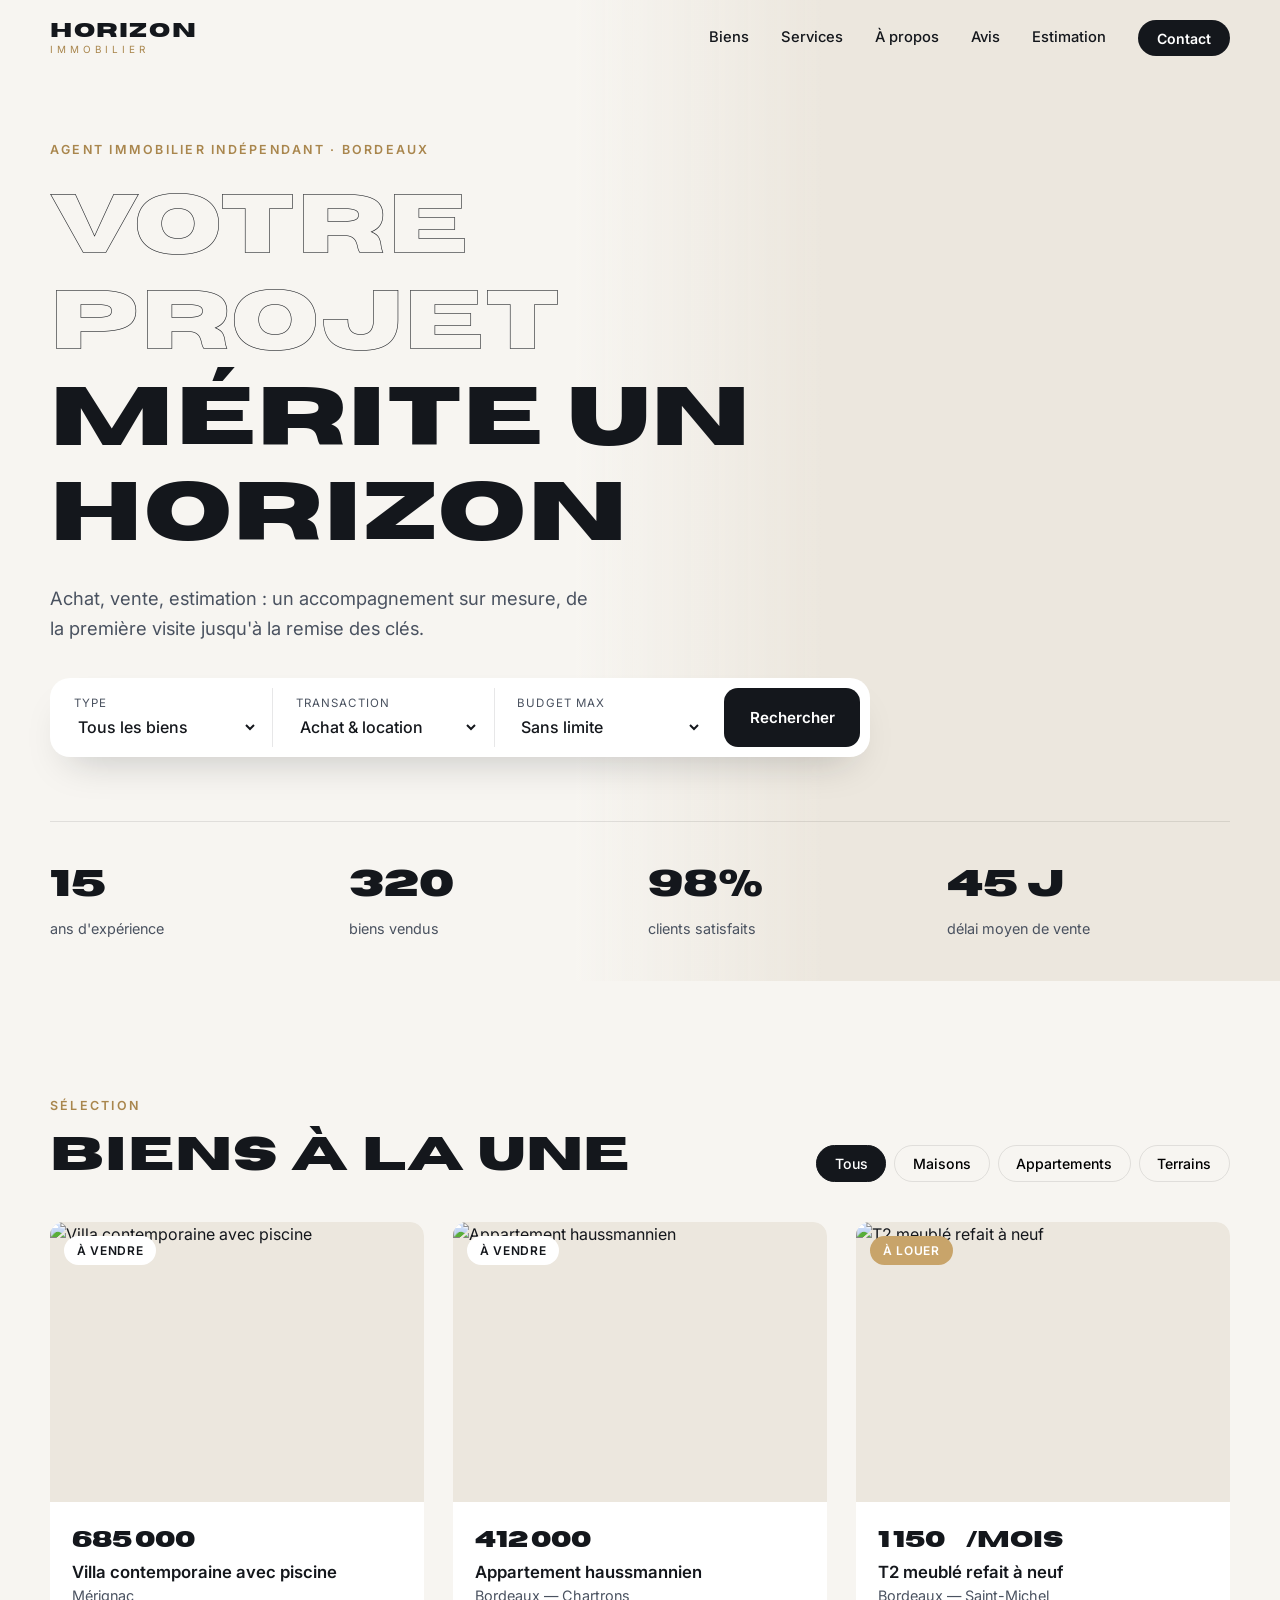
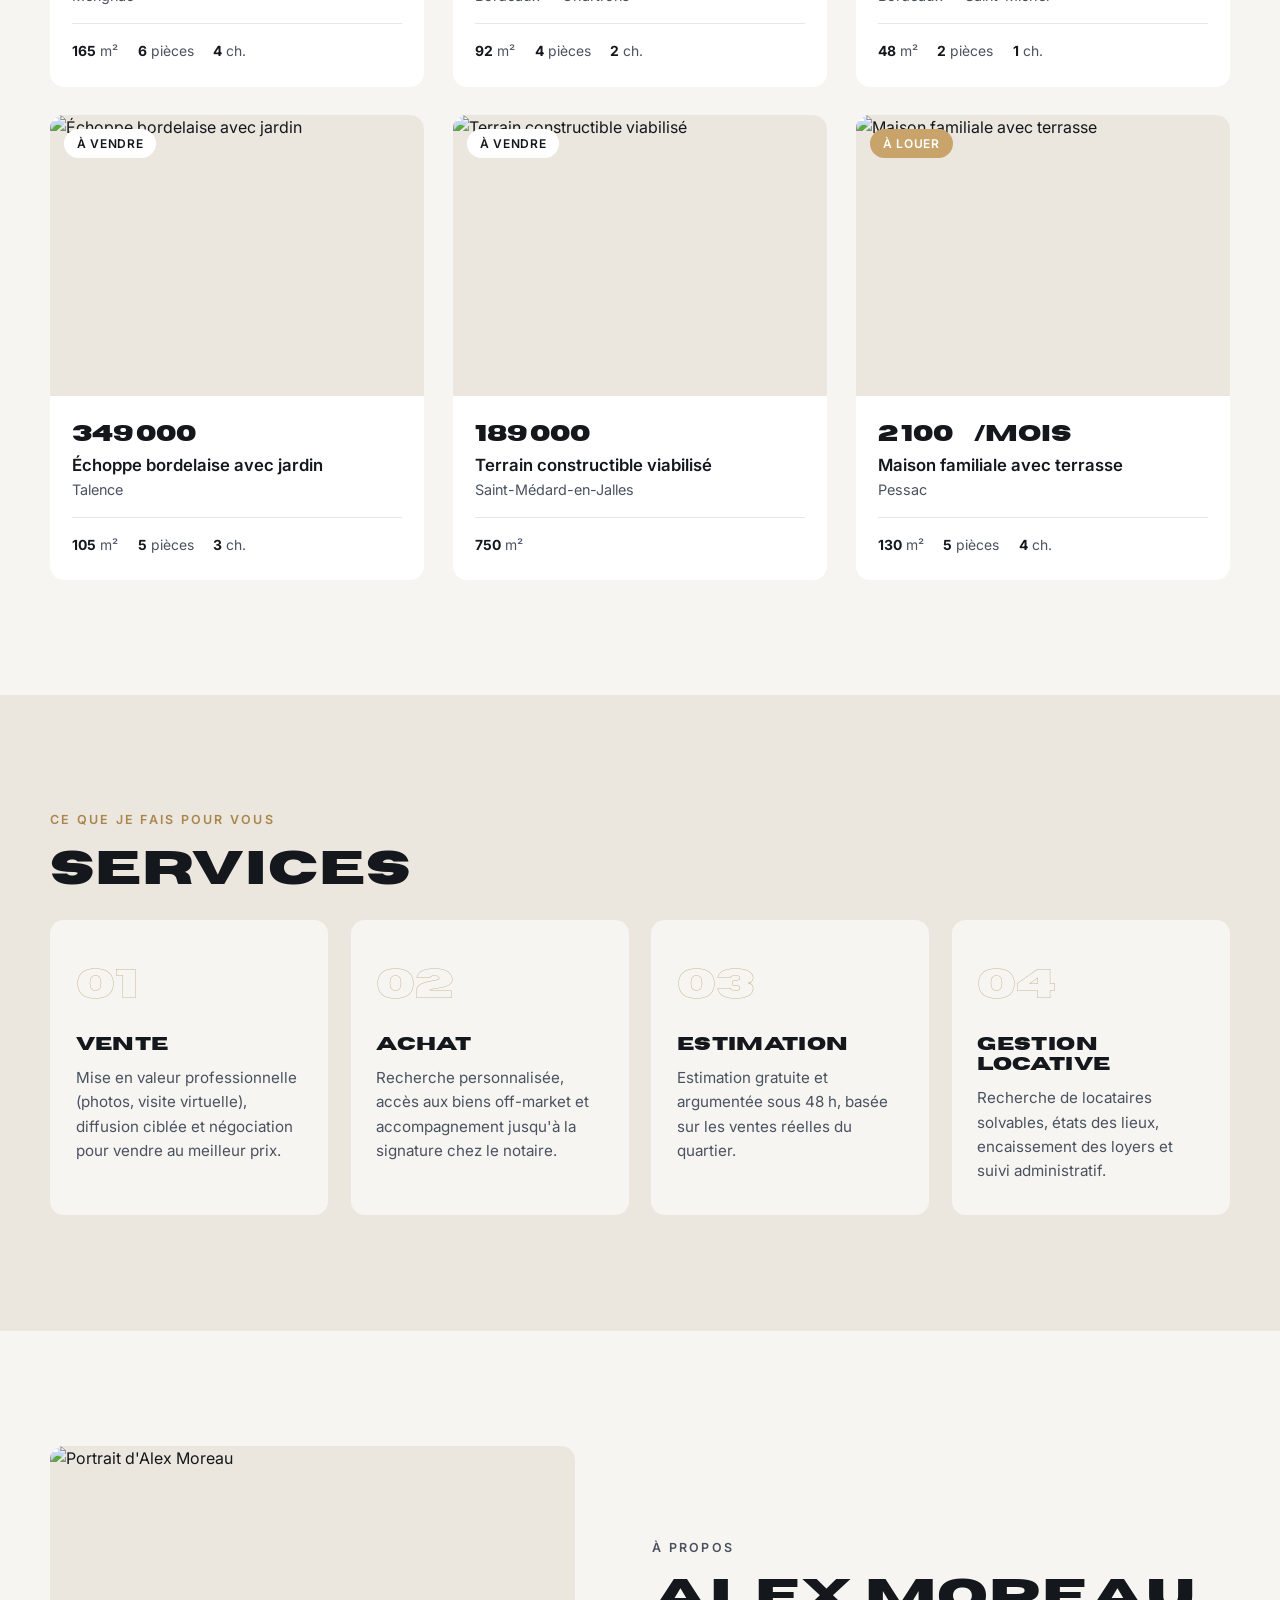
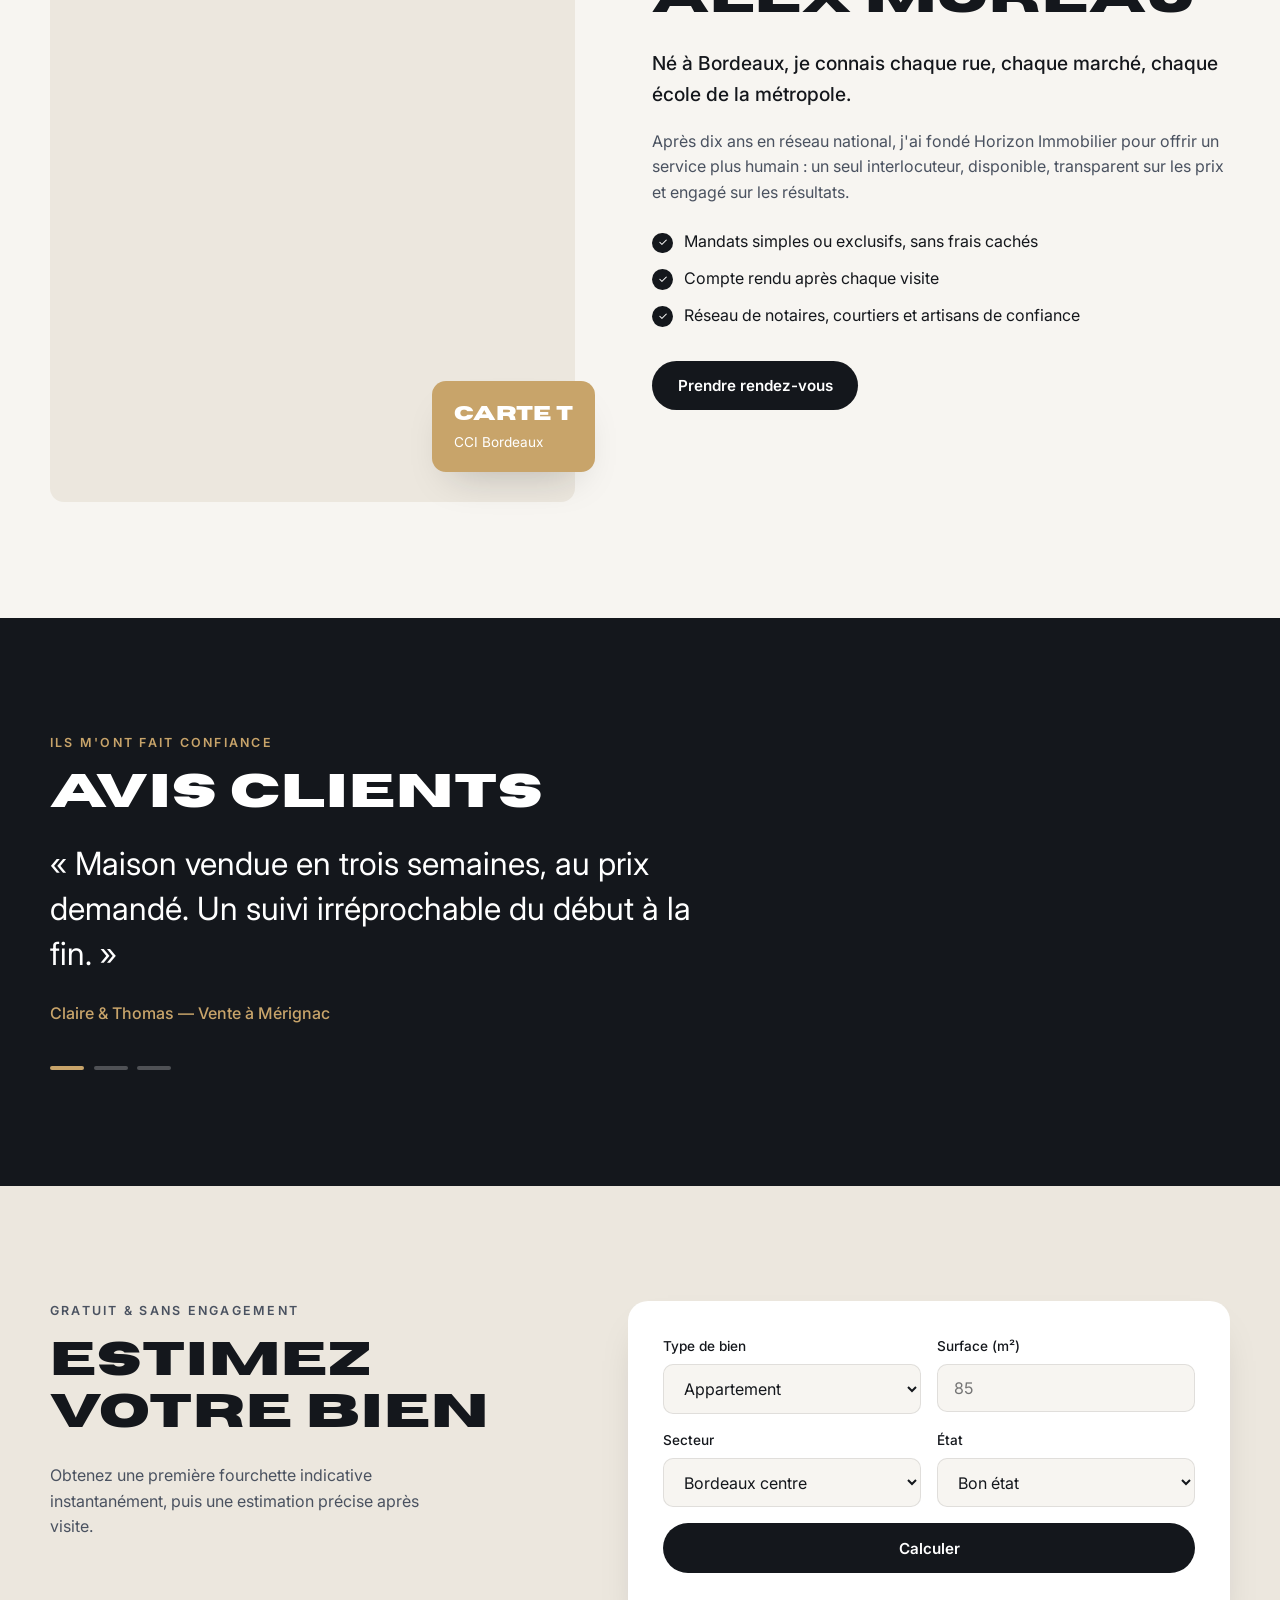
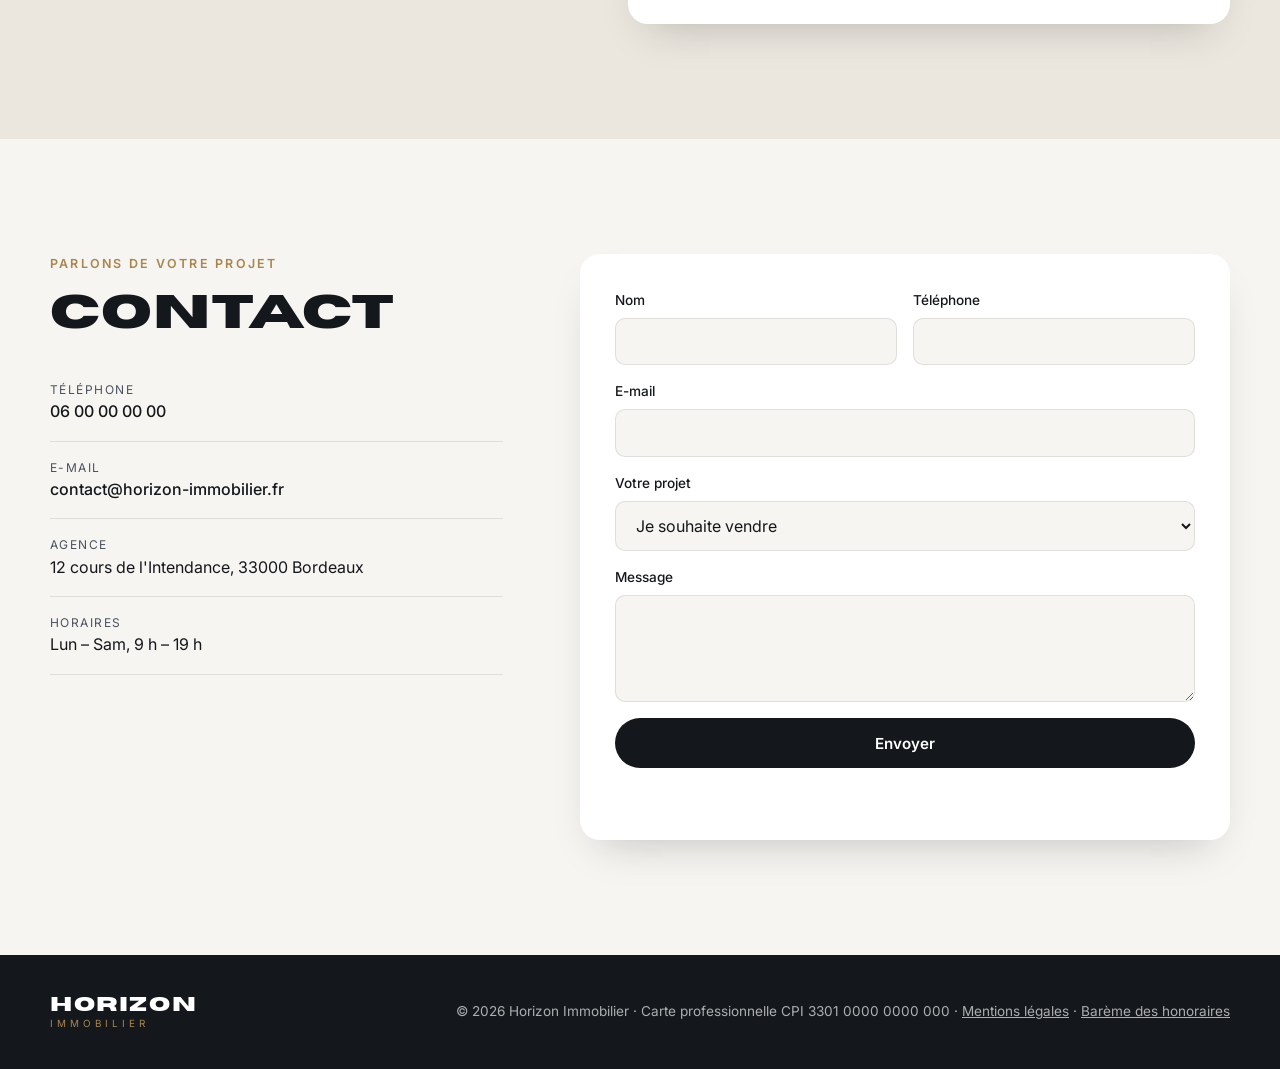
==== index.html @ 21ce877c "Add real estate agent website Static one-page site (HTML/CSS/JS) using the Horizon fonts: hero searc" ====
<!doctype html>
<html lang="fr">
<head>
  <meta charset="utf-8">
  <meta name="viewport" content="width=device-width, initial-scale=1">
  <title>Horizon Immobilier — Alex Moreau, agent immobilier</title>
  <meta name="description" content="Alex Moreau, agent immobilier indépendant : achat, vente, estimation gratuite et accompagnement personnalisé à Bordeaux et ses alentours.">
  <link rel="icon" href="data:image/svg+xml,%3Csvg xmlns='http://www.w3.org/2000/svg' viewBox='0 0 32 32'%3E%3Crect width='32' height='32' rx='8' fill='%2314171c'/%3E%3Cpath d='M8 17l8-7 8 7v7H8z' fill='%23c8a46a'/%3E%3C/svg%3E">
  <link rel="preconnect" href="https://fonts.googleapis.com">
  <link rel="preconnect" href="https://fonts.gstatic.com" crossorigin>
  <link href="https://fonts.googleapis.com/css2?family=Inter:wght@400;500;600&display=swap" rel="stylesheet">
  <link rel="stylesheet" href="css/style.css">
</head>
<body>

  <!-- ============ NAVIGATION ============ -->
  <header class="nav" id="nav">
    <div class="container nav__inner">
      <a href="#accueil" class="nav__logo">HORIZON<span>immobilier</span></a>
      <nav class="nav__links" id="navLinks" aria-label="Navigation principale">
        <a href="#biens">Biens</a>
        <a href="#services">Services</a>
        <a href="#apropos">À propos</a>
        <a href="#avis">Avis</a>
        <a href="#estimation">Estimation</a>
        <a href="#contact" class="btn btn--small">Contact</a>
      </nav>
      <button class="nav__burger" id="burger" aria-label="Ouvrir le menu" aria-expanded="false" aria-controls="navLinks">
        <span></span><span></span><span></span>
      </button>
    </div>
  </header>

  <main>
    <!-- ============ HERO ============ -->
    <section class="hero" id="accueil">
      <div class="hero__bg" aria-hidden="true"></div>
      <div class="container hero__content">
        <p class="eyebrow">Agent immobilier indépendant · Bordeaux</p>
        <h1 class="hero__title">
          <span class="outlined">Votre projet</span>
          mérite un horizon
        </h1>
        <p class="hero__lead">Achat, vente, estimation : un accompagnement sur mesure, de la première visite jusqu'à la remise des clés.</p>

        <form class="search" id="heroSearch" role="search">
          <label>
            <span>Type</span>
            <select name="type">
              <option value="all">Tous les biens</option>
              <option value="maison">Maison</option>
              <option value="appartement">Appartement</option>
              <option value="terrain">Terrain</option>
            </select>
          </label>
          <label>
            <span>Transaction</span>
            <select name="transaction">
              <option value="all">Achat &amp; location</option>
              <option value="vente">Achat</option>
              <option value="location">Location</option>
            </select>
          </label>
          <label>
            <span>Budget max</span>
            <select name="budget">
              <option value="0">Sans limite</option>
              <option value="250000">250 000 €</option>
              <option value="500000">500 000 €</option>
              <option value="800000">800 000 €</option>
            </select>
          </label>
          <button class="btn" type="submit">Rechercher</button>
        </form>
      </div>

      <div class="container stats">
        <div class="stat"><strong data-count="15">0</strong><span>ans d'expérience</span></div>
        <div class="stat"><strong data-count="320">0</strong><span>biens vendus</span></div>
        <div class="stat"><strong data-count="98" data-suffix="%">0</strong><span>clients satisfaits</span></div>
        <div class="stat"><strong data-count="45" data-suffix=" j">0</strong><span>délai moyen de vente</span></div>
      </div>
    </section>

    <!-- ============ BIENS ============ -->
    <section class="section" id="biens">
      <div class="container">
        <div class="section__head">
          <div>
            <p class="eyebrow">Sélection</p>
            <h2 class="section__title">Biens à la une</h2>
          </div>
          <div class="filters" role="group" aria-label="Filtrer les biens">
            <button class="chip is-active" data-filter="all">Tous</button>
            <button class="chip" data-filter="maison">Maisons</button>
            <button class="chip" data-filter="appartement">Appartements</button>
            <button class="chip" data-filter="terrain">Terrains</button>
          </div>
        </div>

        <div class="grid" id="propertyGrid" aria-live="polite"></div>
        <p class="empty" id="emptyState" hidden>Aucun bien ne correspond à votre recherche. <a href="#contact">Contactez-moi</a> : de nombreux biens sont proposés en off-market.</p>
      </div>
    </section>

    <!-- ============ SERVICES ============ -->
    <section class="section section--alt" id="services">
      <div class="container">
        <p class="eyebrow">Ce que je fais pour vous</p>
        <h2 class="section__title">Services</h2>
        <div class="services">
          <article class="service">
            <span class="service__num">01</span>
            <h3>Vente</h3>
            <p>Mise en valeur professionnelle (photos, visite virtuelle), diffusion ciblée et négociation pour vendre au meilleur prix.</p>
          </article>
          <article class="service">
            <span class="service__num">02</span>
            <h3>Achat</h3>
            <p>Recherche personnalisée, accès aux biens off-market et accompagnement jusqu'à la signature chez le notaire.</p>
          </article>
          <article class="service">
            <span class="service__num">03</span>
            <h3>Estimation</h3>
            <p>Estimation gratuite et argumentée sous 48 h, basée sur les ventes réelles du quartier.</p>
          </article>
          <article class="service">
            <span class="service__num">04</span>
            <h3>Gestion locative</h3>
            <p>Recherche de locataires solvables, états des lieux, encaissement des loyers et suivi administratif.</p>
          </article>
        </div>
      </div>
    </section>

    <!-- ============ À PROPOS ============ -->
    <section class="section" id="apropos">
      <div class="container about">
        <div class="about__media">
          <img src="https://images.unsplash.com/photo-1560250097-0b93528c311a?auto=format&fit=crop&w=800&q=80" alt="Portrait d'Alex Moreau" loading="lazy">
          <div class="about__badge">
            <strong>Carte T</strong>
            <span>CCI Bordeaux</span>
          </div>
        </div>
        <div class="about__text">
          <p class="eyebrow">À propos</p>
          <h2 class="section__title">Alex Moreau</h2>
          <p class="lead">Né à Bordeaux, je connais chaque rue, chaque marché, chaque école de la métropole.</p>
          <p>Après dix ans en réseau national, j'ai fondé Horizon Immobilier pour offrir un service plus humain : un seul interlocuteur, disponible, transparent sur les prix et engagé sur les résultats.</p>
          <ul class="checks">
            <li>Mandats simples ou exclusifs, sans frais cachés</li>
            <li>Compte rendu après chaque visite</li>
            <li>Réseau de notaires, courtiers et artisans de confiance</li>
          </ul>
          <a href="#contact" class="btn">Prendre rendez-vous</a>
        </div>
      </div>
    </section>

    <!-- ============ AVIS ============ -->
    <section class="section section--dark" id="avis">
      <div class="container">
        <p class="eyebrow">Ils m'ont fait confiance</p>
        <h2 class="section__title">Avis clients</h2>
        <div class="slider" id="slider">
          <div class="slider__track">
            <blockquote class="quote">
              <p>« Maison vendue en trois semaines, au prix demandé. Un suivi irréprochable du début à la fin. »</p>
              <cite>Claire &amp; Thomas — Vente à Mérignac</cite>
            </blockquote>
            <blockquote class="quote">
              <p>« Alex a trouvé notre appartement avant même qu'il soit publié. Réactivité et conseils précieux. »</p>
              <cite>Sofiane — Achat aux Chartrons</cite>
            </blockquote>
            <blockquote class="quote">
              <p>« Une estimation juste et argumentée, sans promesses irréalistes. Je recommande les yeux fermés. »</p>
              <cite>Martine — Estimation à Pessac</cite>
            </blockquote>
          </div>
          <div class="slider__dots" role="tablist" aria-label="Choisir un avis"></div>
        </div>
      </div>
    </section>

    <!-- ============ ESTIMATION ============ -->
    <section class="section section--alt" id="estimation">
      <div class="container estimate">
        <div>
          <p class="eyebrow">Gratuit &amp; sans engagement</p>
          <h2 class="section__title">Estimez votre bien</h2>
          <p>Obtenez une première fourchette indicative instantanément, puis une estimation précise après visite.</p>
        </div>
        <form class="card form" id="estimateForm">
          <div class="form__row">
            <label>Type de bien
              <select name="type" required>
                <option value="appartement">Appartement</option>
                <option value="maison">Maison</option>
              </select>
            </label>
            <label>Surface (m²)
              <input type="number" name="surface" min="10" max="2000" placeholder="85" required>
            </label>
          </div>
          <div class="form__row">
            <label>Secteur
              <select name="zone" required>
                <option value="5200">Bordeaux centre</option>
                <option value="4300">Métropole</option>
                <option value="3000">Périphérie</option>
              </select>
            </label>
            <label>État
              <select name="etat" required>
                <option value="1.1">Refait à neuf</option>
                <option value="1" selected>Bon état</option>
                <option value="0.85">Travaux à prévoir</option>
              </select>
            </label>
          </div>
          <button class="btn btn--full" type="submit">Calculer</button>
          <output class="estimate__result" id="estimateResult" aria-live="polite"></output>
        </form>
      </div>
    </section>

    <!-- ============ CONTACT ============ -->
    <section class="section" id="contact">
      <div class="container contact">
        <div>
          <p class="eyebrow">Parlons de votre projet</p>
          <h2 class="section__title">Contact</h2>
          <ul class="contact__info">
            <li><span>Téléphone</span><a href="tel:+33600000000">06 00 00 00 00</a></li>
            <li><span>E-mail</span><a href="mailto:contact@horizon-immobilier.fr">contact@horizon-immobilier.fr</a></li>
            <li><span>Agence</span>12 cours de l'Intendance, 33000 Bordeaux</li>
            <li><span>Horaires</span>Lun – Sam, 9 h – 19 h</li>
          </ul>
        </div>
        <form class="card form" id="contactForm" novalidate>
          <div class="form__row">
            <label>Nom
              <input type="text" name="nom" autocomplete="name" required>
            </label>
            <label>Téléphone
              <input type="tel" name="tel" autocomplete="tel">
            </label>
          </div>
          <label>E-mail
            <input type="email" name="email" autocomplete="email" required>
          </label>
          <label>Votre projet
            <select name="projet" id="projetSelect">
              <option>Je souhaite vendre</option>
              <option>Je souhaite acheter</option>
              <option>Je souhaite louer</option>
              <option>Demande d'estimation</option>
              <option>Autre</option>
            </select>
          </label>
          <label>Message
            <textarea name="message" rows="4" id="messageField" required></textarea>
          </label>
          <button class="btn btn--full" type="submit">Envoyer</button>
          <p class="form__status" id="formStatus" role="status"></p>
        </form>
      </div>
    </section>
  </main>

  <footer class="footer">
    <div class="container footer__inner">
      <a href="#accueil" class="nav__logo">HORIZON<span>immobilier</span></a>
      <p>© <span id="year"></span> Horizon Immobilier · Carte professionnelle CPI 3301 0000 0000 000 · <a href="#">Mentions légales</a> · <a href="#">Barème des honoraires</a></p>
    </div>
  </footer>

  <!-- Fenêtre détail d'un bien -->
  <dialog class="modal" id="modal">
    <button class="modal__close" id="modalClose" aria-label="Fermer">×</button>
    <div id="modalBody"></div>
  </dialog>

  <script src="js/main.js"></script>
</body>
</html>
---- css/style.css ----
/* ============ POLICES ============ */
@font-face {
  font-family: "Horizon";
  src: url("../Horizon.otf") format("opentype");
  font-weight: 700;
  font-display: swap;
}
@font-face {
  font-family: "Horizon Outlined";
  src: url("../Horizon_Outlined.otf") format("opentype");
  font-display: swap;
}

/* ============ VARIABLES ============ */
:root {
  --ink: #14171c;
  --ink-soft: #4a5260;
  --paper: #f7f5f1;
  --white: #ffffff;
  --sand: #ece7de;
  --accent: #c8a46a;
  --accent-dark: #a9864d;
  --line: rgba(20, 23, 28, .1);
  --radius: 14px;
  --shadow: 0 20px 40px -20px rgba(20, 23, 28, .25);
  --display: "Horizon", "Arial Black", sans-serif;
  --body: "Inter", system-ui, -apple-system, sans-serif;
}

*, *::before, *::after { box-sizing: border-box; }
html { scroll-behavior: smooth; scroll-padding-top: 80px; }
body {
  margin: 0;
  font-family: var(--body);
  color: var(--ink);
  background: var(--paper);
  line-height: 1.6;
  -webkit-font-smoothing: antialiased;
}
img { max-width: 100%; display: block; }
a { color: inherit; }
h1, h2, h3 { font-family: var(--display); font-weight: 700; line-height: 1.1; margin: 0; letter-spacing: .02em; }

.container { width: min(1180px, 100% - 32px); margin-inline: auto; }

.eyebrow {
  font-size: .78rem;
  text-transform: uppercase;
  letter-spacing: .18em;
  color: var(--accent-dark);
  font-weight: 600;
  margin: 0 0 .8rem;
}

/* ============ BOUTONS ============ */
.btn {
  display: inline-flex;
  align-items: center;
  justify-content: center;
  gap: .5rem;
  padding: .95rem 1.6rem;
  border: 0;
  border-radius: 999px;
  background: var(--ink);
  color: var(--white);
  font: 600 .95rem var(--body);
  text-decoration: none;
  cursor: pointer;
  transition: background .25s, transform .25s;
}
.btn:hover { background: var(--accent-dark); transform: translateY(-2px); }
.btn--small { padding: .6rem 1.2rem; font-size: .88rem; }
.btn--full { width: 100%; }

/* ============ NAVIGATION ============ */
.nav {
  position: fixed;
  inset: 0 0 auto;
  z-index: 50;
  transition: background .3s, box-shadow .3s;
}
.nav.is-scrolled { background: rgba(247, 245, 241, .92); backdrop-filter: blur(10px); box-shadow: 0 1px 0 var(--line); }
.nav__inner { display: flex; align-items: center; justify-content: space-between; height: 76px; }
.nav__logo {
  font-family: var(--display);
  font-size: 1.25rem;
  text-decoration: none;
  letter-spacing: .08em;
  display: flex;
  flex-direction: column;
  line-height: 1;
}
.nav__logo span { font-family: var(--body); font-size: .62rem; letter-spacing: .4em; text-transform: uppercase; color: var(--accent-dark); margin-top: 4px; }
.nav__links { display: flex; align-items: center; gap: 2rem; }
.nav__links a:not(.btn) { text-decoration: none; font-size: .92rem; font-weight: 500; position: relative; }
.nav__links a:not(.btn)::after {
  content: ""; position: absolute; left: 0; bottom: -4px; height: 2px; width: 0;
  background: var(--accent); transition: width .25s;
}
.nav__links a:not(.btn):hover::after { width: 100%; }
.nav__burger { display: none; background: none; border: 0; cursor: pointer; padding: 8px; }
.nav__burger span { display: block; width: 24px; height: 2px; background: var(--ink); margin: 5px 0; transition: transform .3s, opacity .3s; }

/* ============ HERO ============ */
.hero {
  position: relative;
  min-height: 100vh;
  padding: 140px 0 40px;
  display: flex;
  flex-direction: column;
  justify-content: space-between;
  overflow: hidden;
}
.hero__bg {
  position: absolute;
  inset: 0 0 0 45%;
  background:
    linear-gradient(90deg, var(--paper) 0%, rgba(247,245,241,0) 35%),
    url("https://images.unsplash.com/photo-1600596542815-ffad4c1539a9?auto=format&fit=crop&w=1600&q=80") center / cover,
    var(--sand);
  z-index: -1;
}
.hero__content { max-width: 1180px; }
.hero__title {
  font-size: clamp(2.2rem, 6.5vw, 5.4rem);
  max-width: 12ch;
  line-height: 1.15;
  margin: 1.2rem 0 1.4rem;
}
.hero__title .outlined { font-family: "Horizon Outlined", var(--display); font-weight: 400; display: block; }
.hero__lead { font-size: 1.15rem; max-width: 46ch; color: var(--ink-soft); margin: 0 0 2.2rem; }

.search {
  display: grid;
  grid-template-columns: repeat(3, 1fr) auto;
  gap: .5rem;
  background: var(--white);
  padding: .6rem;
  border-radius: 20px;
  box-shadow: var(--shadow);
  max-width: 820px;
}
.search label { display: flex; flex-direction: column; padding: .4rem .9rem; border-right: 1px solid var(--line); }
.search label:nth-of-type(3) { border-right: 0; }
.search label span { font-size: .72rem; text-transform: uppercase; letter-spacing: .1em; color: var(--ink-soft); }
.search select { border: 0; background: none; font: 500 1rem var(--body); padding: .2rem 0; cursor: pointer; color: var(--ink); }
.search select:focus { outline: none; }
.search .btn { border-radius: 14px; }

.stats {
  display: grid;
  grid-template-columns: repeat(4, 1fr);
  gap: 1rem;
  margin-top: 4rem;
  padding-top: 2rem;
  border-top: 1px solid var(--line);
}
.stat strong { display: block; font-family: var(--display); font-size: clamp(1.6rem, 3vw, 2.4rem); }
.stat span { font-size: .9rem; color: var(--ink-soft); }

/* ============ SECTIONS ============ */
.section { padding: clamp(4rem, 9vw, 7.5rem) 0; }
.section--alt { background: var(--sand); }
.section--dark { background: var(--ink); color: var(--white); }
.section--dark .eyebrow { color: var(--accent); }
.section__head { display: flex; justify-content: space-between; align-items: flex-end; flex-wrap: wrap; gap: 1.5rem; margin-bottom: 2.5rem; }
.section__title { font-size: clamp(1.8rem, 4vw, 3rem); margin-bottom: 1.5rem; }
.section__head .section__title { margin-bottom: 0; }

/* ============ FILTRES & GRILLE ============ */
.filters { display: flex; gap: .5rem; flex-wrap: wrap; }
.chip {
  border: 1px solid var(--line);
  background: transparent;
  padding: .55rem 1.1rem;
  border-radius: 999px;
  font: 500 .88rem var(--body);
  cursor: pointer;
  transition: all .2s;
}
.chip:hover { border-color: var(--ink); }
.chip.is-active { background: var(--ink); color: var(--white); border-color: var(--ink); }

.grid { display: grid; grid-template-columns: repeat(auto-fill, minmax(320px, 1fr)); gap: 1.8rem; }
.property {
  background: var(--white);
  border-radius: var(--radius);
  overflow: hidden;
  cursor: pointer;
  transition: transform .3s, box-shadow .3s;
  animation: fadeUp .5s both;
}
.property:hover { transform: translateY(-6px); box-shadow: var(--shadow); }
.property:focus-visible { outline: 3px solid var(--accent); outline-offset: 3px; }
.property__img { position: relative; aspect-ratio: 4 / 3; background: var(--sand); overflow: hidden; }
.property__img img { width: 100%; height: 100%; object-fit: cover; transition: transform .6s; }
.property:hover .property__img img { transform: scale(1.05); }
.tag {
  position: absolute; top: 14px; left: 14px;
  background: var(--white); padding: .3rem .8rem; border-radius: 999px;
  font-size: .75rem; font-weight: 600; text-transform: uppercase; letter-spacing: .06em;
}
.tag--location { background: var(--accent); color: var(--white); }
.property__body { padding: 1.3rem 1.4rem 1.5rem; }
.property__price { font-family: var(--display); font-size: 1.35rem; margin: 0 0 .3rem; }
.property__title { font-family: var(--body); font-size: 1.05rem; font-weight: 600; letter-spacing: 0; margin-bottom: .2rem; }
.property__loc { color: var(--ink-soft); font-size: .9rem; margin: 0 0 1rem; }
.property__specs { display: flex; gap: 1.2rem; padding-top: 1rem; border-top: 1px solid var(--line); font-size: .87rem; color: var(--ink-soft); list-style: none; margin: 0; padding-left: 0; }
.property__specs strong { color: var(--ink); }
.empty { text-align: center; color: var(--ink-soft); padding: 2rem 0; }

/* ============ SERVICES ============ */
.services { display: grid; grid-template-columns: repeat(4, 1fr); gap: 1.4rem; }
.service {
  background: var(--paper);
  padding: 2rem 1.6rem;
  border-radius: var(--radius);
  transition: transform .3s, background .3s;
}
.service:hover { transform: translateY(-6px); background: var(--white); }
.service__num { font-family: "Horizon Outlined", var(--display); font-size: 2.6rem; color: var(--accent-dark); }
.service h3 { font-size: 1.15rem; margin: 1rem 0 .7rem; }
.service p { color: var(--ink-soft); margin: 0; font-size: .95rem; }

/* ============ À PROPOS ============ */
.about { display: grid; grid-template-columns: 1fr 1.1fr; gap: clamp(2rem, 6vw, 5rem); align-items: center; }
.about__media { position: relative; }
.about__media img { border-radius: var(--radius); aspect-ratio: 4 / 5; object-fit: cover; width: 100%; background: var(--sand); }
.about__badge {
  position: absolute; right: -20px; bottom: 30px;
  background: var(--accent); color: var(--white);
  padding: 1.1rem 1.4rem; border-radius: var(--radius); box-shadow: var(--shadow);
}
.about__badge strong { display: block; font-family: var(--display); font-size: 1.2rem; }
.about__badge span { font-size: .85rem; }
.lead { font-size: 1.2rem; font-weight: 500; }
.about__text p { color: var(--ink-soft); }
.about__text .lead { color: var(--ink); }
.checks { list-style: none; padding: 0; margin: 1.5rem 0 2rem; }
.checks li { padding-left: 2rem; position: relative; margin-bottom: .7rem; }
.checks li::before {
  content: "✓"; position: absolute; left: 0; top: 0;
  width: 1.3rem; height: 1.3rem; border-radius: 50%;
  background: var(--ink); color: var(--white);
  font-size: .7rem; display: grid; place-items: center; margin-top: .2rem;
}

/* ============ AVIS ============ */
.slider { overflow: hidden; }
.slider__track { display: flex; transition: transform .6s cubic-bezier(.65, 0, .35, 1); }
.quote { flex: 0 0 100%; margin: 0; padding-right: 2rem; }
.quote p { font-size: clamp(1.25rem, 3vw, 2rem); line-height: 1.4; margin: 0 0 1.5rem; max-width: 34ch; }
.quote cite { font-style: normal; color: var(--accent); font-weight: 500; }
.slider__dots { display: flex; gap: .6rem; margin-top: 2.5rem; }
.slider__dots button {
  width: 34px; height: 4px; border: 0; padding: 0; border-radius: 2px;
  background: rgba(255,255,255,.25); cursor: pointer; transition: background .3s;
}
.slider__dots button[aria-selected="true"] { background: var(--accent); }

/* ============ FORMULAIRES ============ */
.card { background: var(--white); border-radius: 20px; padding: clamp(1.4rem, 3vw, 2.2rem); box-shadow: var(--shadow); }
.form { display: flex; flex-direction: column; gap: 1rem; }
.form__row { display: grid; grid-template-columns: 1fr 1fr; gap: 1rem; }
.form label { display: flex; flex-direction: column; gap: .4rem; font-size: .85rem; font-weight: 500; }
.form input, .form select, .form textarea {
  font: 400 1rem var(--body);
  padding: .8rem 1rem;
  border: 1px solid var(--line);
  border-radius: 10px;
  background: var(--paper);
  color: var(--ink);
  transition: border-color .2s, background .2s;
}
.form input:focus, .form select:focus, .form textarea:focus { outline: none; border-color: var(--accent); background: var(--white); }
.form .is-invalid { border-color: #c0392b; }
.form textarea { resize: vertical; }
.form__status { margin: 0; font-size: .92rem; min-height: 1.4em; }
.form__status.ok { color: #2e7d4f; }
.form__status.err { color: #c0392b; }

.estimate, .contact { display: grid; grid-template-columns: 1fr 1.2fr; gap: clamp(2rem, 6vw, 5rem); align-items: start; }
.estimate p { color: var(--ink-soft); max-width: 40ch; }
.estimate__result { display: block; text-align: center; }
.estimate__result:not(:empty) { padding: 1.2rem; background: var(--sand); border-radius: 12px; }
.estimate__result strong { display: block; font-family: var(--display); font-size: 1.5rem; margin: .3rem 0; }
.estimate__result small { color: var(--ink-soft); }

.contact__info { list-style: none; padding: 0; margin: 1rem 0 0; }
.contact__info li { padding: 1rem 0; border-bottom: 1px solid var(--line); display: flex; flex-direction: column; }
.contact__info span { font-size: .75rem; text-transform: uppercase; letter-spacing: .12em; color: var(--ink-soft); }
.contact__info a { text-decoration: none; font-weight: 500; }
.contact__info a:hover { color: var(--accent-dark); }

/* ============ FOOTER ============ */
.footer { background: var(--ink); color: rgba(255,255,255,.65); padding: 2.5rem 0; font-size: .85rem; }
.footer__inner { display: flex; justify-content: space-between; align-items: center; gap: 1.5rem; flex-wrap: wrap; }
.footer .nav__logo { color: var(--white); }
.footer p { margin: 0; }

/* ============ MODALE ============ */
.modal {
  border: 0; padding: 0; border-radius: 20px;
  width: min(820px, 100% - 32px); max-height: 90vh;
  box-shadow: 0 30px 80px rgba(0,0,0,.4);
}
.modal::backdrop { background: rgba(20, 23, 28, .6); backdrop-filter: blur(4px); }
.modal__close {
  position: absolute; top: 14px; right: 14px; z-index: 2;
  width: 40px; height: 40px; border-radius: 50%; border: 0;
  background: var(--white); font-size: 1.5rem; line-height: 1; cursor: pointer;
}
.modal img { width: 100%; aspect-ratio: 16 / 9; object-fit: cover; }
.modal__content { padding: 1.8rem 2rem 2rem; }
.modal__content h3 { font-family: var(--body); font-size: 1.4rem; letter-spacing: 0; margin-bottom: .3rem; }
.modal__content p { color: var(--ink-soft); }
.modal__features { display: flex; flex-wrap: wrap; gap: .5rem; padding: 0; list-style: none; margin: 1rem 0 1.5rem; }
.modal__features li { background: var(--sand); padding: .35rem .8rem; border-radius: 999px; font-size: .85rem; }

/* ============ ANIMATIONS ============ */
@keyframes fadeUp { from { opacity: 0; transform: translateY(20px); } to { opacity: 1; transform: none; } }
.reveal { opacity: 0; transform: translateY(30px); transition: opacity .8s, transform .8s; }
.reveal.is-visible { opacity: 1; transform: none; }
@media (prefers-reduced-motion: reduce) {
  *, *::before, *::after { animation: none !important; transition: none !important; }
  .reveal { opacity: 1; transform: none; }
  html { scroll-behavior: auto; }
}

/* ============ RESPONSIVE ============ */
@media (max-width: 1000px) {
  .services { grid-template-columns: repeat(2, 1fr); }
  .hero__bg { inset: 0; opacity: .18; }
  .hero__bg { background-position: center; }
}
@media (max-width: 820px) {
  .nav__burger { display: block; }
  .nav__links {
    position: fixed; inset: 76px 0 auto; flex-direction: column; gap: 0;
    background: var(--paper); padding: 1rem 16px 1.5rem; box-shadow: 0 10px 20px rgba(0,0,0,.08);
    transform: translateY(-120%); transition: transform .35s; z-index: -1;
  }
  .nav__links.is-open { transform: none; }
  .nav__links a:not(.btn) { padding: .9rem 0; width: 100%; border-bottom: 1px solid var(--line); }
  .nav__links .btn { margin-top: 1rem; width: 100%; }
  .nav.menu-open { background: var(--paper); }
  .nav.menu-open .nav__burger span:nth-child(1) { transform: translateY(7px) rotate(45deg); }
  .nav.menu-open .nav__burger span:nth-child(2) { opacity: 0; }
  .nav.menu-open .nav__burger span:nth-child(3) { transform: translateY(-7px) rotate(-45deg); }

  .search { grid-template-columns: 1fr 1fr; }
  .search label { border-right: 0; border-bottom: 1px solid var(--line); }
  .search label:nth-of-type(3) { border-bottom: 0; }
  .stats { grid-template-columns: repeat(2, 1fr); row-gap: 1.6rem; }
  .about, .estimate, .contact { grid-template-columns: 1fr; }
  .about__badge { right: 12px; }
}
@media (max-width: 520px) {
  .search { grid-template-columns: 1fr; }
  .search label:nth-of-type(3) { border-bottom: 1px solid var(--line); }
  .services, .form__row { grid-template-columns: 1fr; }
  .grid { grid-template-columns: 1fr; }
  .modal__content { padding: 1.4rem; }
}
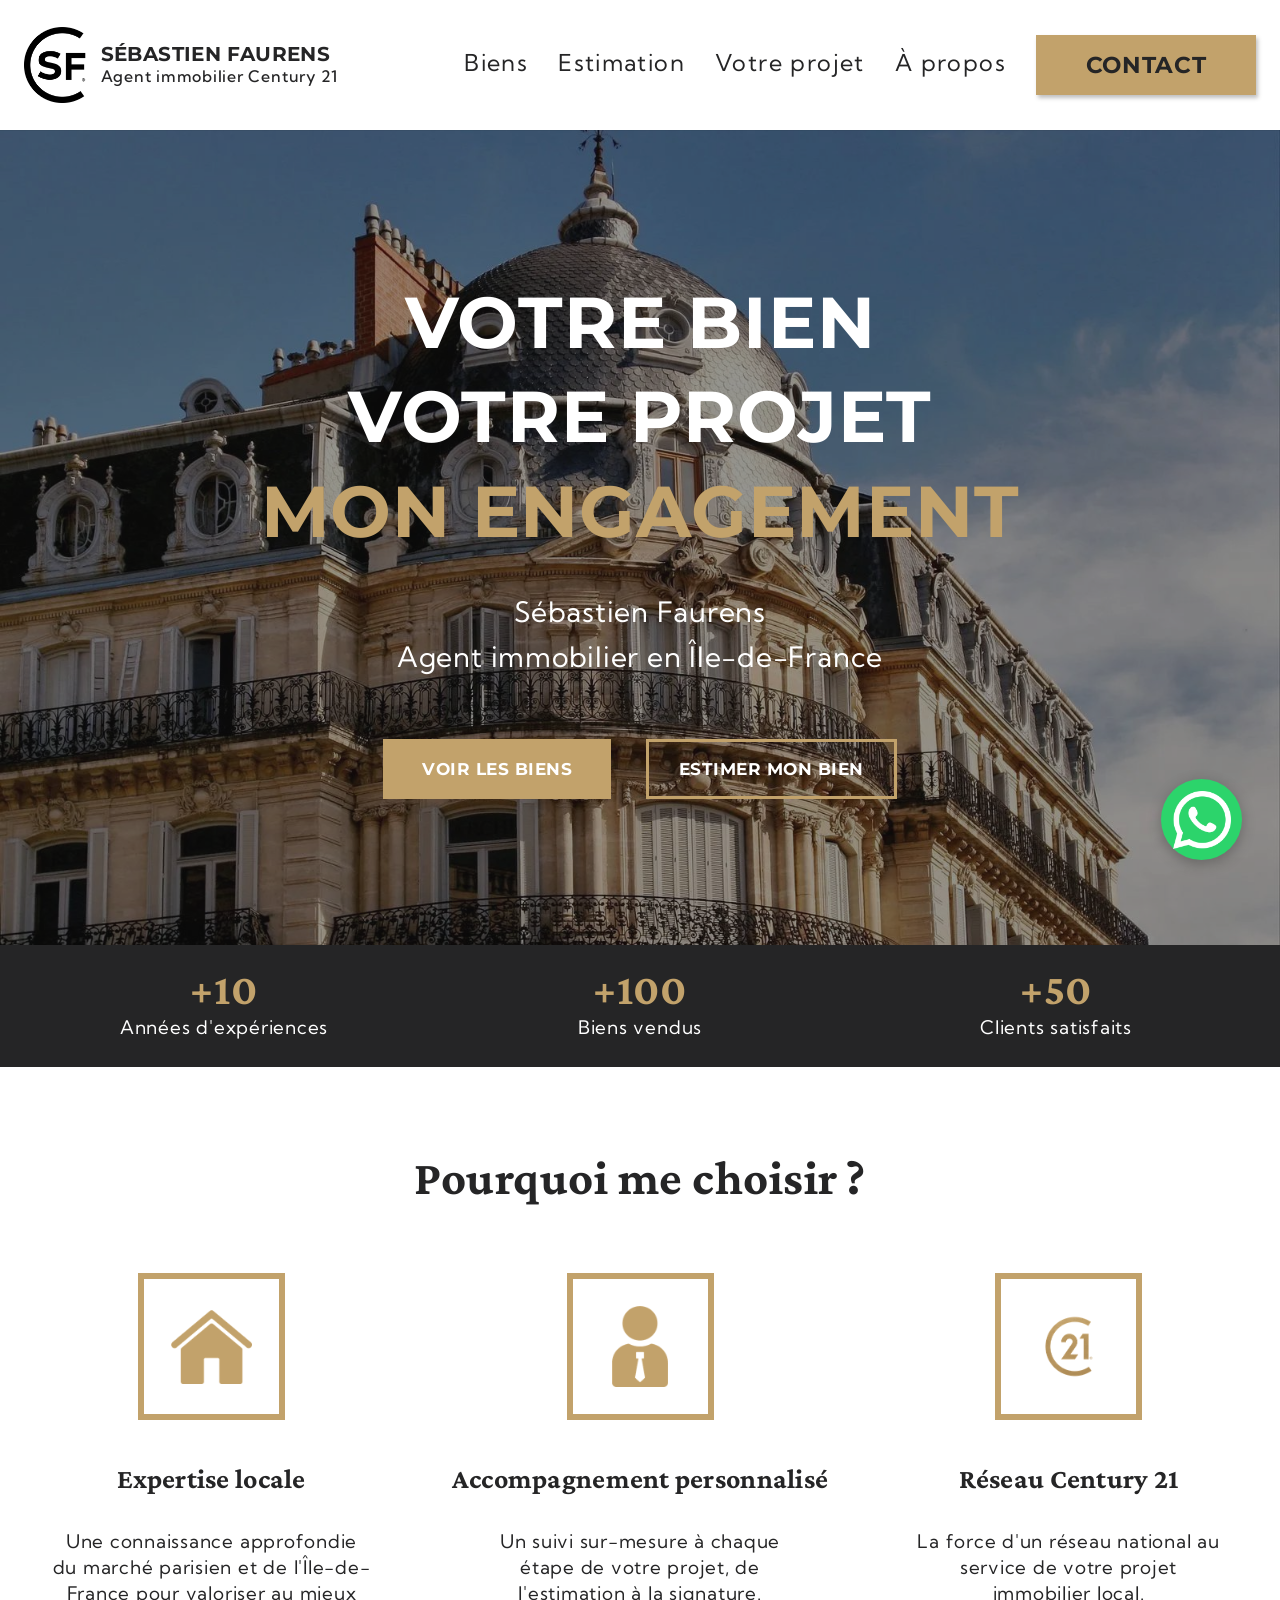
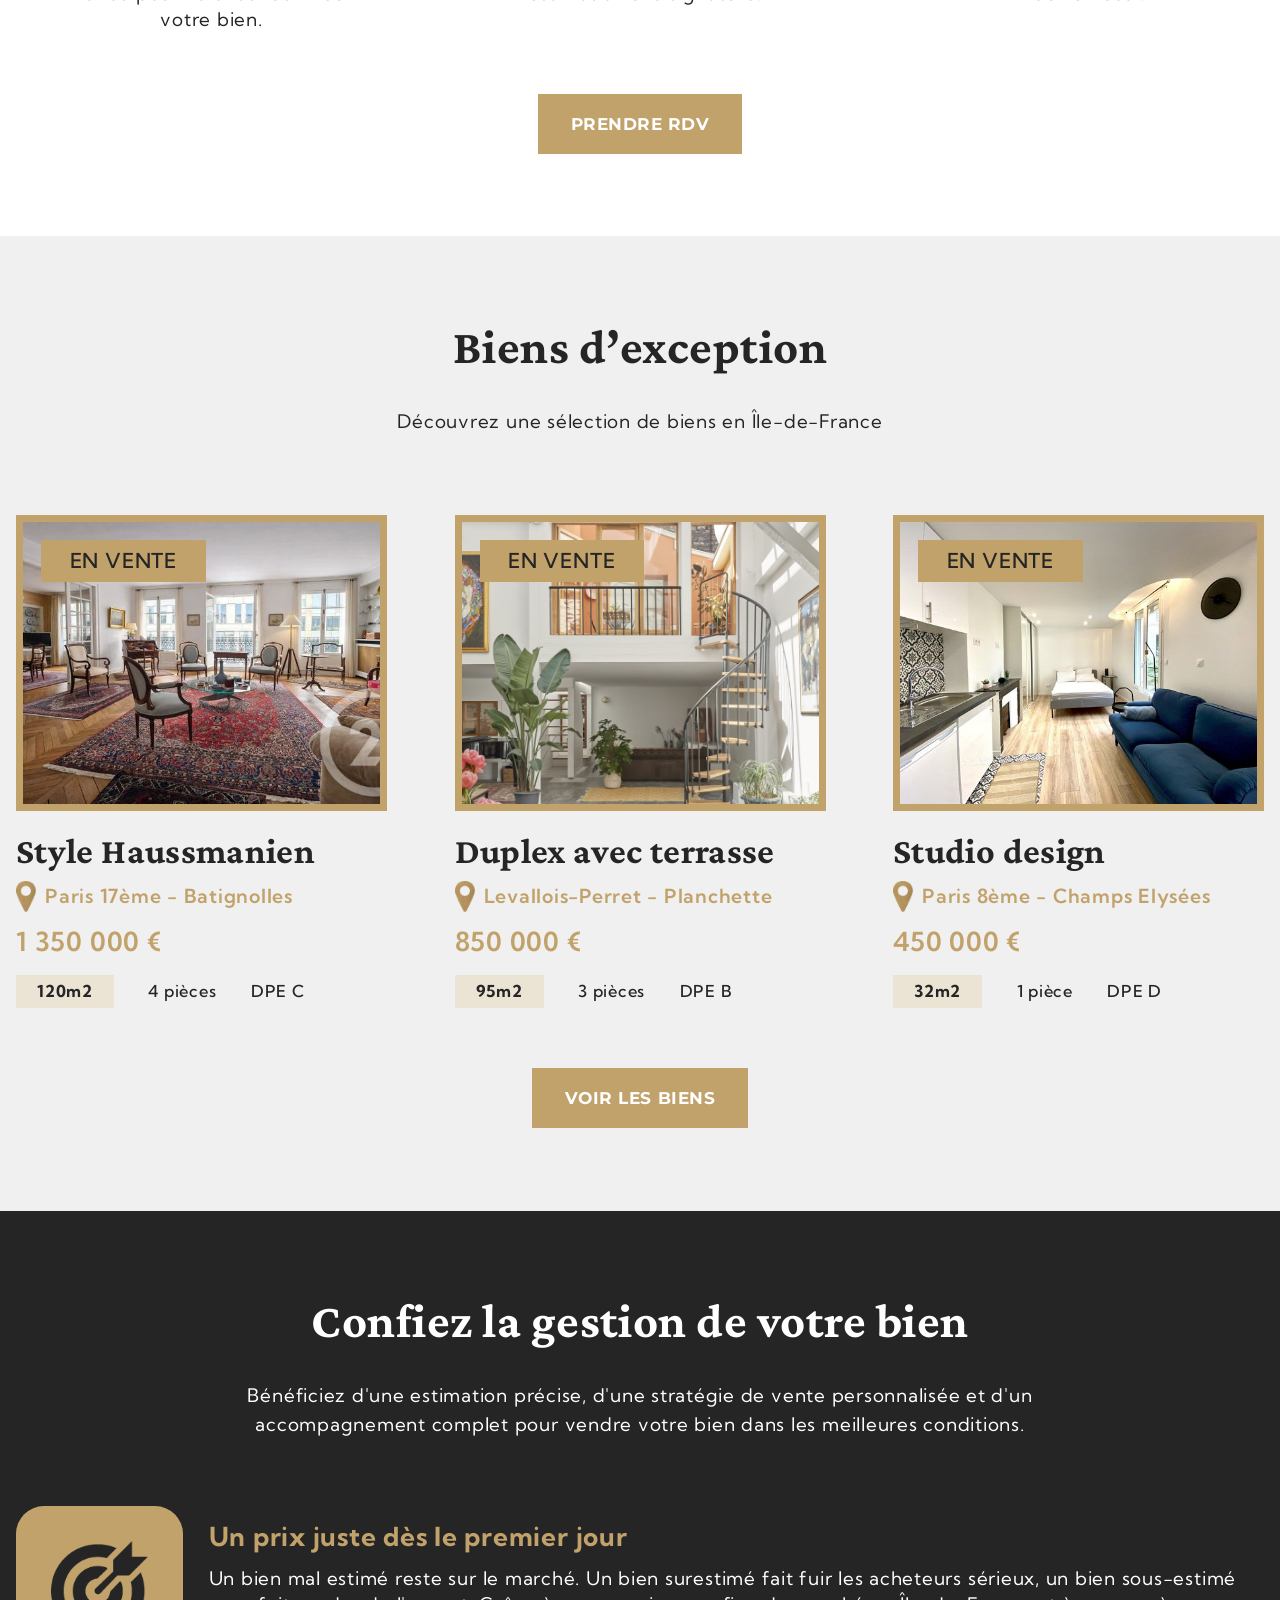
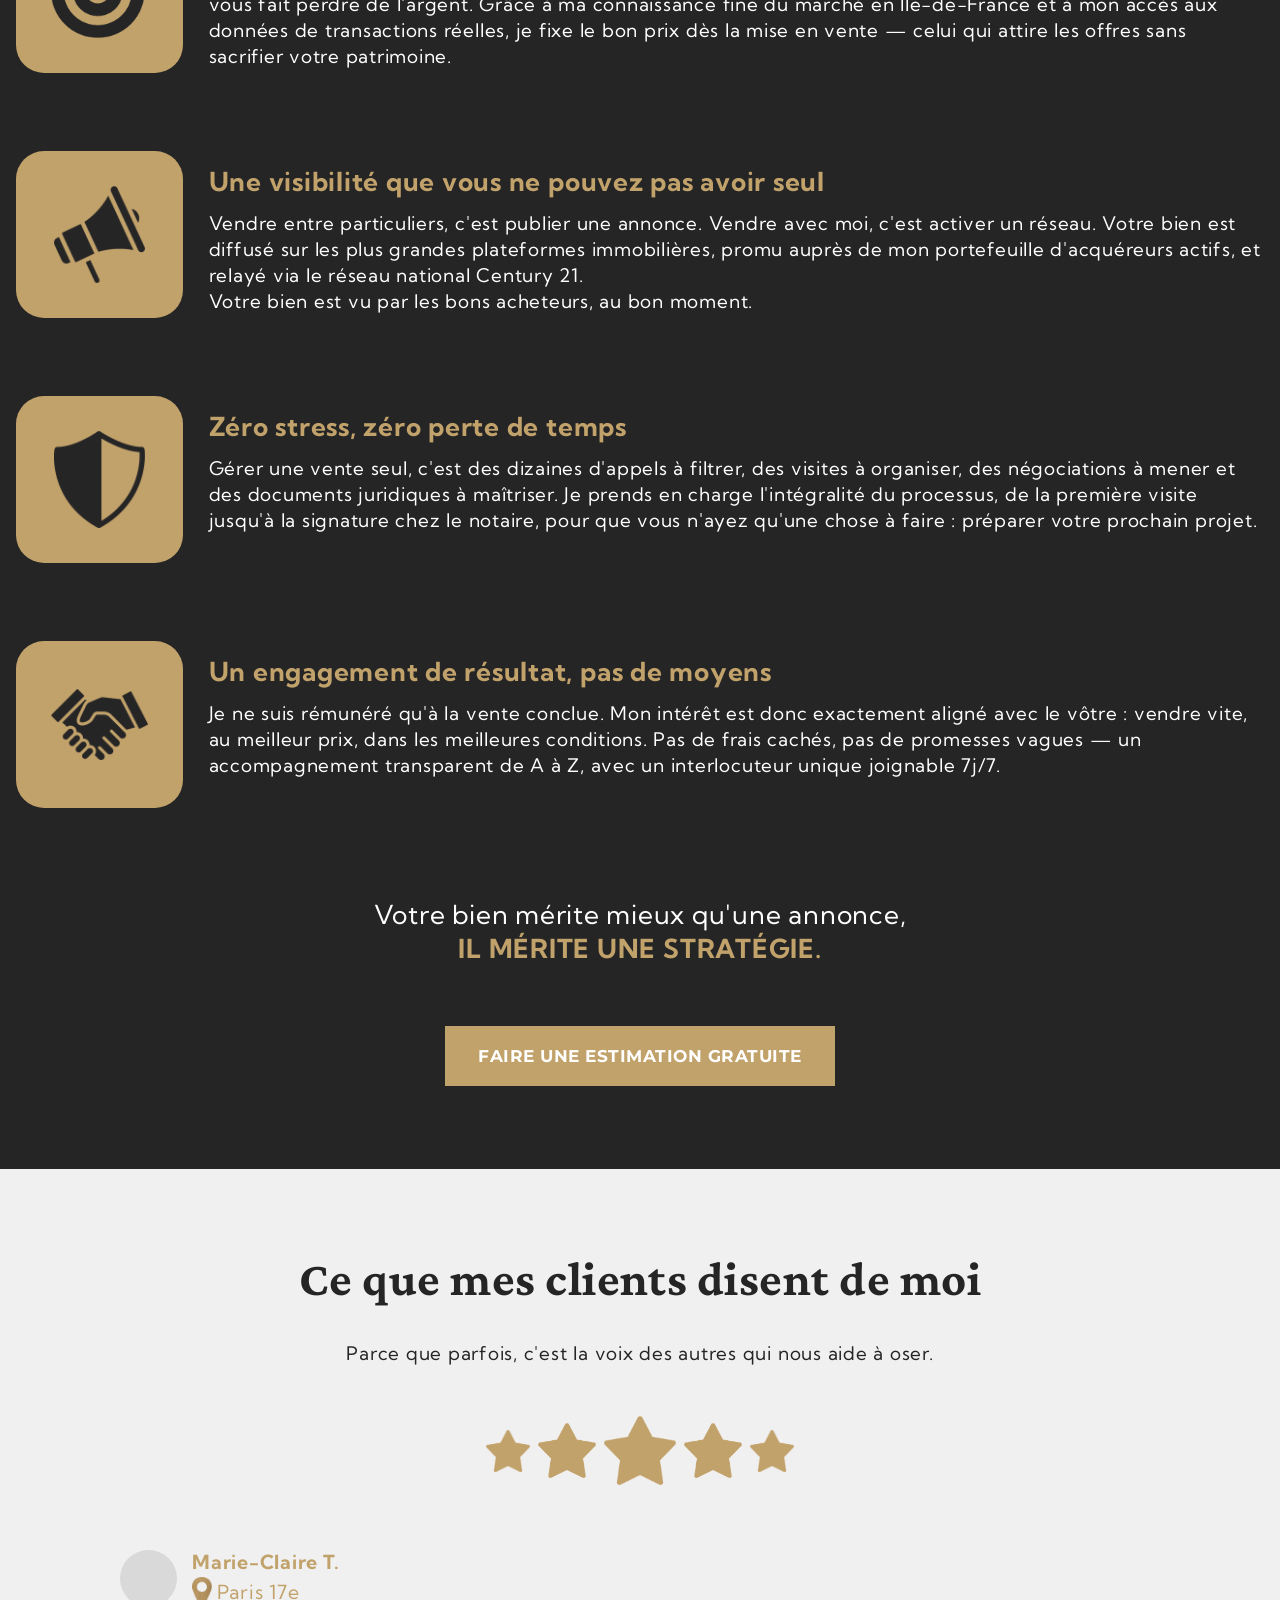
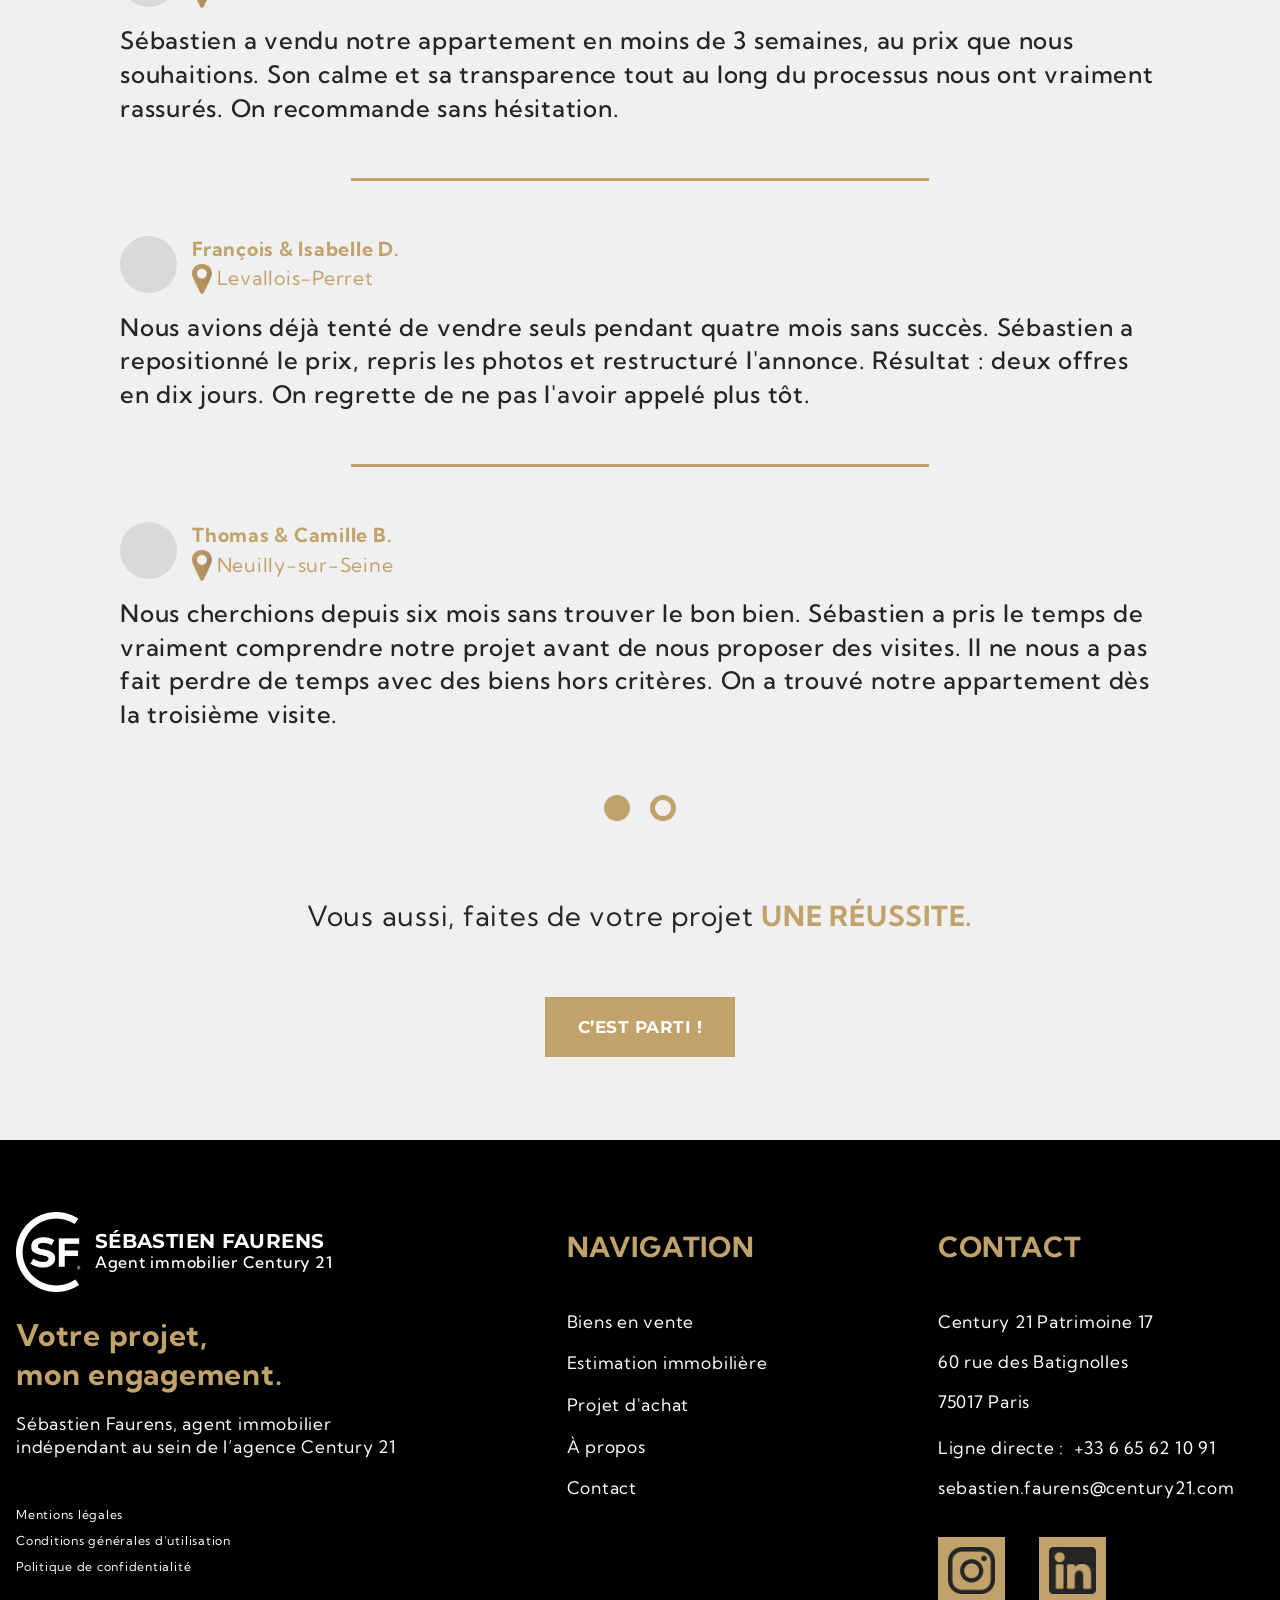
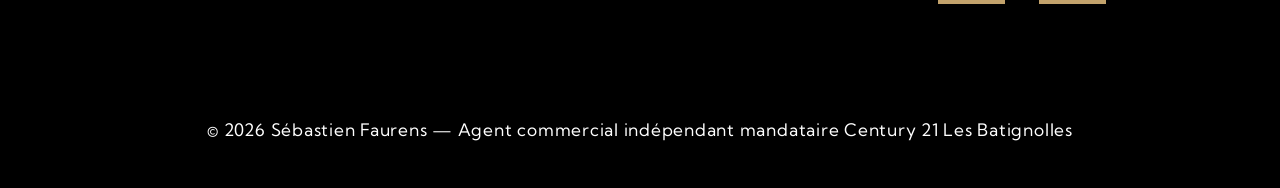
==== commit 8415bfb2: "Rebuild site from Sébastien Faurens mockups Multi-page static site reproducing the provided designs:" ====
--- a/index.html
+++ b/index.html
@@ -3,285 +3,127 @@
 <head>
   <meta charset="utf-8">
   <meta name="viewport" content="width=device-width, initial-scale=1">
-  <title>Horizon Immobilier — Alex Moreau, agent immobilier</title>
-  <meta name="description" content="Alex Moreau, agent immobilier indépendant : achat, vente, estimation gratuite et accompagnement personnalisé à Bordeaux et ses alentours.">
-  <link rel="icon" href="data:image/svg+xml,%3Csvg xmlns='http://www.w3.org/2000/svg' viewBox='0 0 32 32'%3E%3Crect width='32' height='32' rx='8' fill='%2314171c'/%3E%3Cpath d='M8 17l8-7 8 7v7H8z' fill='%23c8a46a'/%3E%3C/svg%3E">
-  <link rel="preconnect" href="https://fonts.googleapis.com">
-  <link rel="preconnect" href="https://fonts.gstatic.com" crossorigin>
-  <link href="https://fonts.googleapis.com/css2?family=Inter:wght@400;500;600&display=swap" rel="stylesheet">
+  <title>Sébastien Faurens — Agent immobilier Century 21 à Paris et en Île-de-France</title>
+  <meta name="description" content="Sébastien Faurens, agent immobilier Century 21 à Paris 17ème et en Île-de-France : vente, achat et estimation gratuite de votre bien.">
+  <link rel="icon" href="assets/img/logo-sf-noir.png">
+  <link rel="preload" href="assets/fonts/montserrat-latin-700-normal.woff2" as="font" type="font/woff2" crossorigin>
   <link rel="stylesheet" href="css/style.css">
 </head>
-<body>
-
-  <!-- ============ NAVIGATION ============ -->
-  <header class="nav" id="nav">
-    <div class="container nav__inner">
-      <a href="#accueil" class="nav__logo">HORIZON<span>immobilier</span></a>
-      <nav class="nav__links" id="navLinks" aria-label="Navigation principale">
-        <a href="#biens">Biens</a>
-        <a href="#services">Services</a>
-        <a href="#apropos">À propos</a>
-        <a href="#avis">Avis</a>
-        <a href="#estimation">Estimation</a>
-        <a href="#contact" class="btn btn--small">Contact</a>
-      </nav>
-      <button class="nav__burger" id="burger" aria-label="Ouvrir le menu" aria-expanded="false" aria-controls="navLinks">
-        <span></span><span></span><span></span>
-      </button>
-    </div>
-  </header>
+<body data-page="accueil">
+  <header class="header" id="site-header"></header>
+  <script src="js/data.js"></script>
+  <script src="js/layout.js" defer></script>
 
   <main>
-    <!-- ============ HERO ============ -->
-    <section class="hero" id="accueil">
-      <div class="hero__bg" aria-hidden="true"></div>
+    <section class="hero hero--center" style="background-image:url('assets/img/hero-accueil.jpg')">
       <div class="container hero__content">
-        <p class="eyebrow">Agent immobilier indépendant · Bordeaux</p>
-        <h1 class="hero__title">
-          <span class="outlined">Votre projet</span>
-          mérite un horizon
-        </h1>
-        <p class="hero__lead">Achat, vente, estimation : un accompagnement sur mesure, de la première visite jusqu'à la remise des clés.</p>
-
-        <form class="search" id="heroSearch" role="search">
-          <label>
-            <span>Type</span>
-            <select name="type">
-              <option value="all">Tous les biens</option>
-              <option value="maison">Maison</option>
-              <option value="appartement">Appartement</option>
-              <option value="terrain">Terrain</option>
-            </select>
-          </label>
-          <label>
-            <span>Transaction</span>
-            <select name="transaction">
-              <option value="all">Achat &amp; location</option>
-              <option value="vente">Achat</option>
-              <option value="location">Location</option>
-            </select>
-          </label>
-          <label>
-            <span>Budget max</span>
-            <select name="budget">
-              <option value="0">Sans limite</option>
-              <option value="250000">250 000 €</option>
-              <option value="500000">500 000 €</option>
-              <option value="800000">800 000 €</option>
-            </select>
-          </label>
-          <button class="btn" type="submit">Rechercher</button>
-        </form>
-      </div>
-
-      <div class="container stats">
-        <div class="stat"><strong data-count="15">0</strong><span>ans d'expérience</span></div>
-        <div class="stat"><strong data-count="320">0</strong><span>biens vendus</span></div>
-        <div class="stat"><strong data-count="98" data-suffix="%">0</strong><span>clients satisfaits</span></div>
-        <div class="stat"><strong data-count="45" data-suffix=" j">0</strong><span>délai moyen de vente</span></div>
-      </div>
-    </section>
-
-    <!-- ============ BIENS ============ -->
-    <section class="section" id="biens">
-      <div class="container">
-        <div class="section__head">
-          <div>
-            <p class="eyebrow">Sélection</p>
-            <h2 class="section__title">Biens à la une</h2>
-          </div>
-          <div class="filters" role="group" aria-label="Filtrer les biens">
-            <button class="chip is-active" data-filter="all">Tous</button>
-            <button class="chip" data-filter="maison">Maisons</button>
-            <button class="chip" data-filter="appartement">Appartements</button>
-            <button class="chip" data-filter="terrain">Terrains</button>
-          </div>
-        </div>
-
-        <div class="grid" id="propertyGrid" aria-live="polite"></div>
-        <p class="empty" id="emptyState" hidden>Aucun bien ne correspond à votre recherche. <a href="#contact">Contactez-moi</a> : de nombreux biens sont proposés en off-market.</p>
-      </div>
-    </section>
-
-    <!-- ============ SERVICES ============ -->
-    <section class="section section--alt" id="services">
-      <div class="container">
-        <p class="eyebrow">Ce que je fais pour vous</p>
-        <h2 class="section__title">Services</h2>
-        <div class="services">
-          <article class="service">
-            <span class="service__num">01</span>
-            <h3>Vente</h3>
-            <p>Mise en valeur professionnelle (photos, visite virtuelle), diffusion ciblée et négociation pour vendre au meilleur prix.</p>
-          </article>
-          <article class="service">
-            <span class="service__num">02</span>
-            <h3>Achat</h3>
-            <p>Recherche personnalisée, accès aux biens off-market et accompagnement jusqu'à la signature chez le notaire.</p>
-          </article>
-          <article class="service">
-            <span class="service__num">03</span>
-            <h3>Estimation</h3>
-            <p>Estimation gratuite et argumentée sous 48 h, basée sur les ventes réelles du quartier.</p>
-          </article>
-          <article class="service">
-            <span class="service__num">04</span>
-            <h3>Gestion locative</h3>
-            <p>Recherche de locataires solvables, états des lieux, encaissement des loyers et suivi administratif.</p>
-          </article>
+        <h1 class="hero__title">Votre bien<br>votre projet<br><span class="gold">mon engagement</span></h1>
+        <p class="hero__lead">Sébastien Faurens<br>Agent immobilier en Île-de-France</p>
+        <div class="hero__actions">
+          <a href="biens.html" class="btn">Voir les biens</a>
+          <a href="estimation.html" class="btn btn--outline">Estimer mon bien</a>
         </div>
       </div>
     </section>
 
-    <!-- ============ À PROPOS ============ -->
-    <section class="section" id="apropos">
-      <div class="container about">
-        <div class="about__media">
-          <img src="https://images.unsplash.com/photo-1560250097-0b93528c311a?auto=format&fit=crop&w=800&q=80" alt="Portrait d'Alex Moreau" loading="lazy">
-          <div class="about__badge">
-            <strong>Carte T</strong>
-            <span>CCI Bordeaux</span>
+    <section class="stats" aria-label="Chiffres clés">
+      <ul class="container">
+        <li><strong>+10</strong><span>Années d'expériences</span></li>
+        <li><strong>+100</strong><span>Biens vendus</span></li>
+        <li><strong>+50</strong><span>Clients satisfaits</span></li>
+      </ul>
+    </section>
+
+    <section class="section" id="pourquoi">
+      <div class="container">
+        <h2 class="title">Pourquoi me choisir ?</h2>
+        <div class="features">
+          <div class="feature">
+            <div class="feature__icon"><img src="assets/icons/maison-or.png" alt=""></div>
+            <h3>Expertise locale</h3>
+            <p>Une connaissance approfondie du marché parisien et de l'Île-de-France pour valoriser au mieux votre bien.</p>
+          </div>
+          <div class="feature">
+            <div class="feature__icon"><img src="assets/icons/conseiller.png" alt=""></div>
+            <h3>Accompagnement personnalisé</h3>
+            <p>Un suivi sur-mesure à chaque étape de votre projet, de l'estimation à la signature.</p>
+          </div>
+          <div class="feature">
+            <div class="feature__icon"><img src="assets/icons/century21.png" alt=""></div>
+            <h3>Réseau Century 21</h3>
+            <p>La force d'un réseau national au service de votre projet immobilier local.</p>
           </div>
         </div>
-        <div class="about__text">
-          <p class="eyebrow">À propos</p>
-          <h2 class="section__title">Alex Moreau</h2>
-          <p class="lead">Né à Bordeaux, je connais chaque rue, chaque marché, chaque école de la métropole.</p>
-          <p>Après dix ans en réseau national, j'ai fondé Horizon Immobilier pour offrir un service plus humain : un seul interlocuteur, disponible, transparent sur les prix et engagé sur les résultats.</p>
-          <ul class="checks">
-            <li>Mandats simples ou exclusifs, sans frais cachés</li>
-            <li>Compte rendu après chaque visite</li>
-            <li>Réseau de notaires, courtiers et artisans de confiance</li>
-          </ul>
-          <a href="#contact" class="btn">Prendre rendez-vous</a>
-        </div>
+        <div class="actions"><a href="contact.html" class="btn">Prendre RDV</a></div>
       </div>
     </section>
 
-    <!-- ============ AVIS ============ -->
-    <section class="section section--dark" id="avis">
+    <section class="section section--light">
       <div class="container">
-        <p class="eyebrow">Ils m'ont fait confiance</p>
-        <h2 class="section__title">Avis clients</h2>
-        <div class="slider" id="slider">
-          <div class="slider__track">
-            <blockquote class="quote">
-              <p>« Maison vendue en trois semaines, au prix demandé. Un suivi irréprochable du début à la fin. »</p>
-              <cite>Claire &amp; Thomas — Vente à Mérignac</cite>
-            </blockquote>
-            <blockquote class="quote">
-              <p>« Alex a trouvé notre appartement avant même qu'il soit publié. Réactivité et conseils précieux. »</p>
-              <cite>Sofiane — Achat aux Chartrons</cite>
-            </blockquote>
-            <blockquote class="quote">
-              <p>« Une estimation juste et argumentée, sans promesses irréalistes. Je recommande les yeux fermés. »</p>
-              <cite>Martine — Estimation à Pessac</cite>
-            </blockquote>
-          </div>
-          <div class="slider__dots" role="tablist" aria-label="Choisir un avis"></div>
-        </div>
+        <h2 class="title">Biens d’exception</h2>
+        <p class="subtitle">Découvrez une sélection de biens en Île-de-France</p>
+        <div class="cards" id="selection"></div>
+        <div class="actions"><a href="biens.html" class="btn">Voir les biens</a></div>
       </div>
     </section>
 
-    <!-- ============ ESTIMATION ============ -->
-    <section class="section section--alt" id="estimation">
-      <div class="container estimate">
-        <div>
-          <p class="eyebrow">Gratuit &amp; sans engagement</p>
-          <h2 class="section__title">Estimez votre bien</h2>
-          <p>Obtenez une première fourchette indicative instantanément, puis une estimation précise après visite.</p>
+    <section class="section section--dark">
+      <div class="container">
+        <h2 class="title">Confiez la gestion de votre bien</h2>
+        <p class="subtitle">Bénéficiez d'une estimation précise, d'une stratégie de vente personnalisée et d'un accompagnement complet pour vendre votre bien dans les meilleures conditions.</p>
+        <div class="benefits">
+          <div class="benefit">
+            <div class="benefit__icon"><img src="assets/icons/cible.png" alt=""></div>
+            <div>
+              <h3>Un prix juste dès le premier jour</h3>
+              <p>Un bien mal estimé reste sur le marché. Un bien surestimé fait fuir les acheteurs sérieux, un bien sous-estimé vous fait perdre de l'argent. Grâce à ma connaissance fine du marché en Île-de-France et à mon accès aux données de transactions réelles, je fixe le bon prix dès la mise en vente — celui qui attire les offres sans sacrifier votre patrimoine.</p>
+            </div>
+          </div>
+          <div class="benefit">
+            <div class="benefit__icon"><img src="assets/icons/megaphone.png" alt=""></div>
+            <div>
+              <h3>Une visibilité que vous ne pouvez pas avoir seul</h3>
+              <p>Vendre entre particuliers, c'est publier une annonce. Vendre avec moi, c'est activer un réseau. Votre bien est diffusé sur les plus grandes plateformes immobilières, promu auprès de mon portefeuille d'acquéreurs actifs, et relayé via le réseau national Century 21.<br>Votre bien est vu par les bons acheteurs, au bon moment.</p>
+            </div>
+          </div>
+          <div class="benefit">
+            <div class="benefit__icon"><img src="assets/icons/bouclier.png" alt=""></div>
+            <div>
+              <h3>Zéro stress, zéro perte de temps</h3>
+              <p>Gérer une vente seul, c'est des dizaines d'appels à filtrer, des visites à organiser, des négociations à mener et des documents juridiques à maîtriser. Je prends en charge l'intégralité du processus, de la première visite jusqu'à la signature chez le notaire, pour que vous n'ayez qu'une chose à faire : préparer votre prochain projet.</p>
+            </div>
+          </div>
+          <div class="benefit">
+            <div class="benefit__icon"><img src="assets/icons/poignee-de-main.png" alt=""></div>
+            <div>
+              <h3>Un engagement de résultat, pas de moyens</h3>
+              <p>Je ne suis rémunéré qu'à la vente conclue. Mon intérêt est donc exactement aligné avec le vôtre : vendre vite, au meilleur prix, dans les meilleures conditions. Pas de frais cachés, pas de promesses vagues — un accompagnement transparent de A à Z, avec un interlocuteur unique joignable 7j/7.</p>
+            </div>
+          </div>
         </div>
-        <form class="card form" id="estimateForm">
-          <div class="form__row">
-            <label>Type de bien
-              <select name="type" required>
-                <option value="appartement">Appartement</option>
-                <option value="maison">Maison</option>
-              </select>
-            </label>
-            <label>Surface (m²)
-              <input type="number" name="surface" min="10" max="2000" placeholder="85" required>
-            </label>
-          </div>
-          <div class="form__row">
-            <label>Secteur
-              <select name="zone" required>
-                <option value="5200">Bordeaux centre</option>
-                <option value="4300">Métropole</option>
-                <option value="3000">Périphérie</option>
-              </select>
-            </label>
-            <label>État
-              <select name="etat" required>
-                <option value="1.1">Refait à neuf</option>
-                <option value="1" selected>Bon état</option>
-                <option value="0.85">Travaux à prévoir</option>
-              </select>
-            </label>
-          </div>
-          <button class="btn btn--full" type="submit">Calculer</button>
-          <output class="estimate__result" id="estimateResult" aria-live="polite"></output>
-        </form>
+        <p class="punchline">Votre bien mérite mieux qu'une annonce,<br><strong>il mérite une stratégie.</strong></p>
+        <div class="actions"><a href="estimation.html" class="btn">Faire une estimation gratuite</a></div>
       </div>
     </section>
 
-    <!-- ============ CONTACT ============ -->
-    <section class="section" id="contact">
-      <div class="container contact">
-        <div>
-          <p class="eyebrow">Parlons de votre projet</p>
-          <h2 class="section__title">Contact</h2>
-          <ul class="contact__info">
-            <li><span>Téléphone</span><a href="tel:+33600000000">06 00 00 00 00</a></li>
-            <li><span>E-mail</span><a href="mailto:contact@horizon-immobilier.fr">contact@horizon-immobilier.fr</a></li>
-            <li><span>Agence</span>12 cours de l'Intendance, 33000 Bordeaux</li>
-            <li><span>Horaires</span>Lun – Sam, 9 h – 19 h</li>
-          </ul>
+    <section class="section section--light">
+      <div class="container">
+        <h2 class="title">Ce que mes clients disent de moi</h2>
+        <p class="subtitle">Parce que parfois, c'est la voix des autres qui nous aide à oser.</p>
+        <div class="stars" aria-label="5 étoiles sur 5">
+          <img src="assets/icons/etoile.png" alt=""><img src="assets/icons/etoile.png" alt=""><img src="assets/icons/etoile.png" alt=""><img src="assets/icons/etoile.png" alt=""><img src="assets/icons/etoile.png" alt="">
         </div>
-        <form class="card form" id="contactForm" novalidate>
-          <div class="form__row">
-            <label>Nom
-              <input type="text" name="nom" autocomplete="name" required>
-            </label>
-            <label>Téléphone
-              <input type="tel" name="tel" autocomplete="tel">
-            </label>
-          </div>
-          <label>E-mail
-            <input type="email" name="email" autocomplete="email" required>
-          </label>
-          <label>Votre projet
-            <select name="projet" id="projetSelect">
-              <option>Je souhaite vendre</option>
-              <option>Je souhaite acheter</option>
-              <option>Je souhaite louer</option>
-              <option>Demande d'estimation</option>
-              <option>Autre</option>
-            </select>
-          </label>
-          <label>Message
-            <textarea name="message" rows="4" id="messageField" required></textarea>
-          </label>
-          <button class="btn btn--full" type="submit">Envoyer</button>
-          <p class="form__status" id="formStatus" role="status"></p>
-        </form>
+        <div class="reviews">
+          <div class="reviews__list"></div>
+          <div class="dots"></div>
+        </div>
+        <p class="cta-line">Vous aussi, faites de votre projet <strong>une réussite.</strong></p>
+        <div class="actions"><a href="contact.html" class="btn">C’est parti !</a></div>
       </div>
     </section>
   </main>
 
-  <footer class="footer">
-    <div class="container footer__inner">
-      <a href="#accueil" class="nav__logo">HORIZON<span>immobilier</span></a>
-      <p>© <span id="year"></span> Horizon Immobilier · Carte professionnelle CPI 3301 0000 0000 000 · <a href="#">Mentions légales</a> · <a href="#">Barème des honoraires</a></p>
-    </div>
-  </footer>
-
-  <!-- Fenêtre détail d'un bien -->
-  <dialog class="modal" id="modal">
-    <button class="modal__close" id="modalClose" aria-label="Fermer">×</button>
-    <div id="modalBody"></div>
-  </dialog>
-
-  <script src="js/main.js"></script>
+  <footer class="footer" id="site-footer"></footer>
+  <script src="js/main.js" defer></script>
 </body>
 </html>
--- a/css/style.css
+++ b/css/style.css
@@ -1,364 +1,384 @@
-/* ============ POLICES ============ */
-@font-face {
-  font-family: "Horizon";
-  src: url("../Horizon.otf") format("opentype");
-  font-weight: 700;
-  font-display: swap;
-}
-@font-face {
-  font-family: "Horizon Outlined";
-  src: url("../Horizon_Outlined.otf") format("opentype");
-  font-display: swap;
-}
-
-/* ============ VARIABLES ============ */
+/* ============ POLICES (hébergées dans assets/fonts) ============ */
+@font-face { font-family: "Crimson Pro"; src: url("../assets/fonts/crimson-pro-latin-600-normal.woff2") format("woff2"); font-weight: 600; font-display: swap; }
+@font-face { font-family: "Crimson Pro"; src: url("../assets/fonts/crimson-pro-latin-700-normal.woff2") format("woff2"); font-weight: 700; font-display: swap; }
+@font-face { font-family: "Kumbh Sans"; src: url("../assets/fonts/kumbh-sans-latin-400-normal.woff2") format("woff2"); font-weight: 400; font-display: swap; }
+@font-face { font-family: "Kumbh Sans"; src: url("../assets/fonts/kumbh-sans-latin-500-normal.woff2") format("woff2"); font-weight: 500; font-display: swap; }
+@font-face { font-family: "Kumbh Sans"; src: url("../assets/fonts/kumbh-sans-latin-600-normal.woff2") format("woff2"); font-weight: 600; font-display: swap; }
+@font-face { font-family: "Kumbh Sans"; src: url("../assets/fonts/kumbh-sans-latin-700-normal.woff2") format("woff2"); font-weight: 700; font-display: swap; }
+@font-face { font-family: "Montserrat"; src: url("../assets/fonts/montserrat-latin-500-normal.woff2") format("woff2"); font-weight: 500; font-display: swap; }
+@font-face { font-family: "Montserrat"; src: url("../assets/fonts/montserrat-latin-600-normal.woff2") format("woff2"); font-weight: 600; font-display: swap; }
+@font-face { font-family: "Montserrat"; src: url("../assets/fonts/montserrat-latin-700-normal.woff2") format("woff2"); font-weight: 700; font-display: swap; }
+
+/* ============ COULEURS & BASE ============ */
 :root {
-  --ink: #14171c;
-  --ink-soft: #4a5260;
-  --paper: #f7f5f1;
-  --white: #ffffff;
-  --sand: #ece7de;
-  --accent: #c8a46a;
-  --accent-dark: #a9864d;
-  --line: rgba(20, 23, 28, .1);
-  --radius: 14px;
-  --shadow: 0 20px 40px -20px rgba(20, 23, 28, .25);
-  --display: "Horizon", "Arial Black", sans-serif;
-  --body: "Inter", system-ui, -apple-system, sans-serif;
+  --gold: #c2a26b;
+  --gold-dark: #a8874f;
+  --ink: #252526;
+  --ink-2: #1f1f1f;
+  --black: #000;
+  --light: #f0f0f1;
+  --grey: #e6e7e8;
+  --beige: #ebe3d3;
+  --white: #fff;
+  --serif: "Crimson Pro", Georgia, serif;
+  --sans: "Kumbh Sans", system-ui, sans-serif;
+  --display: "Montserrat", "Kumbh Sans", sans-serif;
+  --header-h: 130px;
 }
 
 *, *::before, *::after { box-sizing: border-box; }
-html { scroll-behavior: smooth; scroll-padding-top: 80px; }
-body {
-  margin: 0;
-  font-family: var(--body);
-  color: var(--ink);
-  background: var(--paper);
-  line-height: 1.6;
-  -webkit-font-smoothing: antialiased;
-}
+html { scroll-behavior: smooth; scroll-padding-top: var(--header-h); }
+body { margin: 0; font: 400 1.125rem/1.5 var(--sans); color: var(--ink); background: var(--white); letter-spacing: .045em; }
 img { max-width: 100%; display: block; }
 a { color: inherit; }
-h1, h2, h3 { font-family: var(--display); font-weight: 700; line-height: 1.1; margin: 0; letter-spacing: .02em; }
-
-.container { width: min(1180px, 100% - 32px); margin-inline: auto; }
-
-.eyebrow {
-  font-size: .78rem;
-  text-transform: uppercase;
-  letter-spacing: .18em;
-  color: var(--accent-dark);
-  font-weight: 600;
-  margin: 0 0 .8rem;
-}
+h1, h2, h3, p { margin: 0; }
+ul { list-style: none; margin: 0; padding: 0; }
+
+.container { width: min(1340px, 100% - 32px); margin-inline: auto; }
+.narrow { width: min(1160px, 100% - 32px); margin-inline: auto; }
+.center { text-align: center; }
+.gold { color: var(--gold); }
+.caps { text-transform: uppercase; font-weight: 700; letter-spacing: .03em; }
 
 /* ============ BOUTONS ============ */
 .btn {
-  display: inline-flex;
-  align-items: center;
-  justify-content: center;
-  gap: .5rem;
-  padding: .95rem 1.6rem;
-  border: 0;
-  border-radius: 999px;
-  background: var(--ink);
-  color: var(--white);
-  font: 600 .95rem var(--body);
-  text-decoration: none;
-  cursor: pointer;
-  transition: background .25s, transform .25s;
-}
-.btn:hover { background: var(--accent-dark); transform: translateY(-2px); }
-.btn--small { padding: .6rem 1.2rem; font-size: .88rem; }
-.btn--full { width: 100%; }
-
-/* ============ NAVIGATION ============ */
-.nav {
-  position: fixed;
-  inset: 0 0 auto;
-  z-index: 50;
-  transition: background .3s, box-shadow .3s;
-}
-.nav.is-scrolled { background: rgba(247, 245, 241, .92); backdrop-filter: blur(10px); box-shadow: 0 1px 0 var(--line); }
-.nav__inner { display: flex; align-items: center; justify-content: space-between; height: 76px; }
-.nav__logo {
-  font-family: var(--display);
-  font-size: 1.25rem;
-  text-decoration: none;
-  letter-spacing: .08em;
-  display: flex;
-  flex-direction: column;
-  line-height: 1;
-}
-.nav__logo span { font-family: var(--body); font-size: .62rem; letter-spacing: .4em; text-transform: uppercase; color: var(--accent-dark); margin-top: 4px; }
-.nav__links { display: flex; align-items: center; gap: 2rem; }
-.nav__links a:not(.btn) { text-decoration: none; font-size: .92rem; font-weight: 500; position: relative; }
-.nav__links a:not(.btn)::after {
-  content: ""; position: absolute; left: 0; bottom: -4px; height: 2px; width: 0;
-  background: var(--accent); transition: width .25s;
-}
-.nav__links a:not(.btn):hover::after { width: 100%; }
-.nav__burger { display: none; background: none; border: 0; cursor: pointer; padding: 8px; }
-.nav__burger span { display: block; width: 24px; height: 2px; background: var(--ink); margin: 5px 0; transition: transform .3s, opacity .3s; }
-
-/* ============ HERO ============ */
+  display: inline-flex; align-items: center; justify-content: center; gap: .7rem;
+  min-height: 60px; padding: .8rem 2rem;
+  background: var(--gold); color: var(--white); border: 3px solid var(--gold);
+  font: 700 1.125rem var(--display); text-transform: uppercase; letter-spacing: .03em;
+  text-decoration: none; cursor: pointer; transition: background .2s, border-color .2s, color .2s;
+}
+.btn:hover { background: var(--gold-dark); border-color: var(--gold-dark); }
+.btn--outline { background: transparent; color: var(--white); }
+.btn--outline:hover { background: var(--gold); border-color: var(--gold); }
+.btn--dark { color: var(--ink); }
+.btn--ghost { background: var(--white); color: var(--ink); }
+.btn--ghost:hover { background: var(--light); border-color: var(--gold); }
+.btn--big { min-height: 82px; font-size: 1.75rem; }
+.btn[disabled] { opacity: .6; cursor: wait; }
+
+/* ============ EN-TÊTE ============ */
+.header { position: sticky; top: 0; z-index: 50; min-height: var(--header-h); background: var(--white); box-shadow: 0 1px 0 rgba(0,0,0,.06); }
+.header__inner { height: var(--header-h); display: flex; align-items: center; justify-content: space-between; gap: 2rem; padding: 0 55px; max-width: 1600px; margin: 0 auto; }
+.logo { display: flex; align-items: center; gap: 14px; text-decoration: none; color: var(--ink); flex-shrink: 0; }
+.logo img { height: 76px; width: auto; }
+.logo span { display: flex; flex-direction: column; font: 500 1.0625rem/1.25 var(--sans); }
+.logo strong { font: 700 1.3rem/1.2 var(--display); text-transform: uppercase; letter-spacing: .02em; }
+.logo--light { color: var(--white); }
+
+.nav { display: flex; align-items: center; gap: 3.2rem; }
+.nav a:not(.btn) { font-size: 1.55rem; letter-spacing: .06em; text-decoration: none; padding: 4px 0; border-bottom: 3px solid transparent; transition: border-color .2s; }
+.nav a:not(.btn):hover, .nav a[aria-current="page"] { border-color: var(--gold); }
+.btn--contact { color: var(--ink); font-size: 1.5rem; min-width: 220px; box-shadow: 2px 3px 4px rgba(0,0,0,.25); }
+
+.burger { display: none; background: none; border: 0; padding: 10px; cursor: pointer; }
+.burger span { display: block; width: 28px; height: 3px; background: var(--ink); margin: 5px 0; transition: transform .3s, opacity .3s; }
+
+/* ============ HÉROS ============ */
 .hero {
-  position: relative;
-  min-height: 100vh;
-  padding: 140px 0 40px;
-  display: flex;
-  flex-direction: column;
-  justify-content: space-between;
-  overflow: hidden;
-}
-.hero__bg {
-  position: absolute;
-  inset: 0 0 0 45%;
-  background:
-    linear-gradient(90deg, var(--paper) 0%, rgba(247,245,241,0) 35%),
-    url("https://images.unsplash.com/photo-1600596542815-ffad4c1539a9?auto=format&fit=crop&w=1600&q=80") center / cover,
-    var(--sand);
-  z-index: -1;
-}
-.hero__content { max-width: 1180px; }
-.hero__title {
-  font-size: clamp(2.2rem, 6.5vw, 5.4rem);
-  max-width: 12ch;
-  line-height: 1.15;
-  margin: 1.2rem 0 1.4rem;
-}
-.hero__title .outlined { font-family: "Horizon Outlined", var(--display); font-weight: 400; display: block; }
-.hero__lead { font-size: 1.15rem; max-width: 46ch; color: var(--ink-soft); margin: 0 0 2.2rem; }
-
-.search {
-  display: grid;
-  grid-template-columns: repeat(3, 1fr) auto;
-  gap: .5rem;
-  background: var(--white);
-  padding: .6rem;
-  border-radius: 20px;
-  box-shadow: var(--shadow);
-  max-width: 820px;
-}
-.search label { display: flex; flex-direction: column; padding: .4rem .9rem; border-right: 1px solid var(--line); }
-.search label:nth-of-type(3) { border-right: 0; }
-.search label span { font-size: .72rem; text-transform: uppercase; letter-spacing: .1em; color: var(--ink-soft); }
-.search select { border: 0; background: none; font: 500 1rem var(--body); padding: .2rem 0; cursor: pointer; color: var(--ink); }
-.search select:focus { outline: none; }
-.search .btn { border-radius: 14px; }
-
-.stats {
-  display: grid;
-  grid-template-columns: repeat(4, 1fr);
-  gap: 1rem;
-  margin-top: 4rem;
-  padding-top: 2rem;
-  border-top: 1px solid var(--line);
-}
-.stat strong { display: block; font-family: var(--display); font-size: clamp(1.6rem, 3vw, 2.4rem); }
-.stat span { font-size: .9rem; color: var(--ink-soft); }
+  position: relative; min-height: 815px; display: flex; align-items: center;
+  color: var(--white); background: var(--ink) center / cover no-repeat;
+  isolation: isolate;
+}
+.hero::before { content: ""; position: absolute; inset: 0; background: rgba(20, 20, 22, .45); z-index: -1; }
+.hero--grey::before { background: linear-gradient(90deg, rgba(95,102,110,.92) 0%, rgba(95,102,110,.85) 45%, rgba(95,102,110,.35) 100%); }
+.hero__content { width: min(1340px, 100% - 32px); }
+.hero--center .hero__content { text-align: center; }
+.hero__title { font: 700 clamp(1.7rem, 5.6vw, 5rem)/1.32 var(--display); text-transform: uppercase; }
+.hero__title--left { font-size: clamp(2.2rem, 4.9vw, 4.4rem); line-height: 1.3; }
+.hero__title .light { display: block; font-weight: 500; text-transform: none; color: var(--white); font-size: .92em; }
+.hero__lead { font-size: clamp(1.15rem, 2.2vw, 2rem); line-height: 1.6; margin-top: 2rem; }
+.hero__text { font-size: clamp(1.1rem, 1.8vw, 1.6rem); line-height: 1.45; margin-top: 3.5rem; max-width: 23em; }
+.hero--center .hero__text { margin-inline: auto; max-width: 38em; }
+.hero__actions { display: flex; justify-content: center; gap: 2.3rem; margin-top: 4rem; flex-wrap: wrap; }
+.hero__actions .btn { min-width: 228px; }
+
+/* ============ CHIFFRES ============ */
+.stats { background: var(--ink); color: var(--white); padding: 1.4rem 0 1.7rem; }
+.stats ul { display: grid; grid-template-columns: repeat(3, 1fr); text-align: center; }
+.stats strong { display: block; font: 700 2.9rem/1.1 var(--serif); color: var(--gold); }
+.stats span { font-size: 1.25rem; }
 
 /* ============ SECTIONS ============ */
-.section { padding: clamp(4rem, 9vw, 7.5rem) 0; }
-.section--alt { background: var(--sand); }
+.section { padding: 5.5rem 0; }
+.section--light { background: var(--light); }
+.section--grey { background: var(--grey); }
 .section--dark { background: var(--ink); color: var(--white); }
-.section--dark .eyebrow { color: var(--accent); }
-.section__head { display: flex; justify-content: space-between; align-items: flex-end; flex-wrap: wrap; gap: 1.5rem; margin-bottom: 2.5rem; }
-.section__title { font-size: clamp(1.8rem, 4vw, 3rem); margin-bottom: 1.5rem; }
-.section__head .section__title { margin-bottom: 0; }
-
-/* ============ FILTRES & GRILLE ============ */
-.filters { display: flex; gap: .5rem; flex-wrap: wrap; }
-.chip {
-  border: 1px solid var(--line);
-  background: transparent;
-  padding: .55rem 1.1rem;
-  border-radius: 999px;
-  font: 500 .88rem var(--body);
-  cursor: pointer;
-  transition: all .2s;
-}
-.chip:hover { border-color: var(--ink); }
-.chip.is-active { background: var(--ink); color: var(--white); border-color: var(--ink); }
-
-.grid { display: grid; grid-template-columns: repeat(auto-fill, minmax(320px, 1fr)); gap: 1.8rem; }
-.property {
-  background: var(--white);
-  border-radius: var(--radius);
-  overflow: hidden;
-  cursor: pointer;
-  transition: transform .3s, box-shadow .3s;
-  animation: fadeUp .5s both;
-}
-.property:hover { transform: translateY(-6px); box-shadow: var(--shadow); }
-.property:focus-visible { outline: 3px solid var(--accent); outline-offset: 3px; }
-.property__img { position: relative; aspect-ratio: 4 / 3; background: var(--sand); overflow: hidden; }
-.property__img img { width: 100%; height: 100%; object-fit: cover; transition: transform .6s; }
-.property:hover .property__img img { transform: scale(1.05); }
-.tag {
-  position: absolute; top: 14px; left: 14px;
-  background: var(--white); padding: .3rem .8rem; border-radius: 999px;
-  font-size: .75rem; font-weight: 600; text-transform: uppercase; letter-spacing: .06em;
-}
-.tag--location { background: var(--accent); color: var(--white); }
-.property__body { padding: 1.3rem 1.4rem 1.5rem; }
-.property__price { font-family: var(--display); font-size: 1.35rem; margin: 0 0 .3rem; }
-.property__title { font-family: var(--body); font-size: 1.05rem; font-weight: 600; letter-spacing: 0; margin-bottom: .2rem; }
-.property__loc { color: var(--ink-soft); font-size: .9rem; margin: 0 0 1rem; }
-.property__specs { display: flex; gap: 1.2rem; padding-top: 1rem; border-top: 1px solid var(--line); font-size: .87rem; color: var(--ink-soft); list-style: none; margin: 0; padding-left: 0; }
-.property__specs strong { color: var(--ink); }
-.empty { text-align: center; color: var(--ink-soft); padding: 2rem 0; }
-
-/* ============ SERVICES ============ */
-.services { display: grid; grid-template-columns: repeat(4, 1fr); gap: 1.4rem; }
-.service {
-  background: var(--paper);
-  padding: 2rem 1.6rem;
-  border-radius: var(--radius);
-  transition: transform .3s, background .3s;
-}
-.service:hover { transform: translateY(-6px); background: var(--white); }
-.service__num { font-family: "Horizon Outlined", var(--display); font-size: 2.6rem; color: var(--accent-dark); }
-.service h3 { font-size: 1.15rem; margin: 1rem 0 .7rem; }
-.service p { color: var(--ink-soft); margin: 0; font-size: .95rem; }
-
-/* ============ À PROPOS ============ */
-.about { display: grid; grid-template-columns: 1fr 1.1fr; gap: clamp(2rem, 6vw, 5rem); align-items: center; }
-.about__media { position: relative; }
-.about__media img { border-radius: var(--radius); aspect-ratio: 4 / 5; object-fit: cover; width: 100%; background: var(--sand); }
-.about__badge {
-  position: absolute; right: -20px; bottom: 30px;
-  background: var(--accent); color: var(--white);
-  padding: 1.1rem 1.4rem; border-radius: var(--radius); box-shadow: var(--shadow);
-}
-.about__badge strong { display: block; font-family: var(--display); font-size: 1.2rem; }
-.about__badge span { font-size: .85rem; }
-.lead { font-size: 1.2rem; font-weight: 500; }
-.about__text p { color: var(--ink-soft); }
-.about__text .lead { color: var(--ink); }
-.checks { list-style: none; padding: 0; margin: 1.5rem 0 2rem; }
-.checks li { padding-left: 2rem; position: relative; margin-bottom: .7rem; }
-.checks li::before {
-  content: "✓"; position: absolute; left: 0; top: 0;
-  width: 1.3rem; height: 1.3rem; border-radius: 50%;
-  background: var(--ink); color: var(--white);
-  font-size: .7rem; display: grid; place-items: center; margin-top: .2rem;
-}
+.title { font: 700 clamp(2rem, 3.8vw, 3.25rem)/1.15 var(--serif); text-align: center; letter-spacing: .01em; }
+.subtitle { font-size: 1.25rem; text-align: center; margin: 2.2rem auto 0; max-width: 46em; }
+.section .actions { display: flex; justify-content: center; margin-top: 4rem; }
+
+/* Pourquoi me choisir */
+.features { display: grid; grid-template-columns: repeat(3, 1fr); gap: 2.5rem; margin-top: 4.5rem; text-align: center; }
+.feature__icon { width: 147px; height: 147px; margin: 0 auto 2.8rem; border: 6px solid var(--gold); display: grid; place-items: center; }
+.feature__icon img { width: 60%; height: 60%; object-fit: contain; }
+.feature h3 { font: 700 1.85rem/1.2 var(--serif); letter-spacing: .01em; }
+.feature p { margin: 2.2rem auto 0; max-width: 17em; font-size: 1.25rem; line-height: 1.4; }
+
+/* Étapes numérotées (icône dorée + numéro) */
+.steps { display: grid; grid-template-columns: repeat(3, 1fr); gap: 3rem; margin-top: 4.5rem; text-align: center; }
+.step-card__icon { position: relative; width: 178px; height: 178px; margin: 36px auto 3.2rem; background: var(--gold); display: grid; place-items: center; }
+.step-card__icon img { width: 52%; height: 52%; object-fit: contain; }
+.step-card__num { position: absolute; left: -36px; top: -36px; width: 74px; height: 74px; display: grid; place-items: center; border: 4px solid var(--gold); background: var(--ink); color: var(--white); font: 700 1.6rem var(--display); }
+.section--grey .step-card__num { background: var(--grey); color: var(--ink); }
+.step-card h3 { font: 700 2rem/1.15 var(--serif); }
+.step-card p { margin: 2.2rem auto 0; max-width: 18em; font-size: 1.25rem; line-height: 1.4; }
+.section--grey .step-card h3 { font-size: 1.85rem; }
+
+/* Avantages (icône carrée arrondie + texte) */
+.benefits { max-width: 1260px; margin: 4.5rem auto 0; display: grid; gap: 5.2rem; }
+.benefit { display: grid; grid-template-columns: 167px 1fr; gap: 1.7rem; align-items: start; }
+.benefit__icon { width: 167px; height: 167px; border-radius: 28px; background: var(--gold); display: grid; place-items: center; }
+.benefit__icon img { width: 58%; height: 58%; object-fit: contain; }
+.benefit h3 { font: 700 1.75rem/1.2 var(--sans); color: var(--gold); margin: 1rem 0 .9rem; }
+.benefit p { font-size: 1.25rem; line-height: 1.38; }
+.punchline { text-align: center; font-size: 1.75rem; line-height: 1.3; margin-top: 6rem; }
+.punchline strong { color: var(--gold); text-transform: uppercase; font-weight: 700; }
+
+/* Avantages simples (2 colonnes, icône carrée) */
+.perks { display: grid; grid-template-columns: repeat(2, 1fr); gap: 3rem 6rem; margin: 7rem auto 0; max-width: 1150px; text-align: center; }
+.perk__icon { width: 178px; height: 178px; margin: 0 auto 4.2rem; background: var(--gold); display: grid; place-items: center; }
+.perk__icon img { width: 52%; height: 52%; object-fit: contain; }
+.perk h3 { font: 700 1.85rem/1.2 var(--serif); }
+.perk p { font-size: 1.25rem; line-height: 1.38; margin-top: 2.5rem; }
+
+/* ============ CARTES DE BIENS ============ */
+.cards { display: grid; grid-template-columns: repeat(3, 1fr); gap: 4.5rem; margin-top: 5.3rem; }
+.cards--list { row-gap: 7.5rem; margin-top: 5rem; }
+.card__photo { position: relative; border: 7px solid var(--gold); aspect-ratio: 395 / 315; overflow: hidden; background: var(--beige); }
+.cards--list .card__photo { aspect-ratio: 1; }
+.card__photo > img { width: 100%; height: 100%; object-fit: cover; transition: transform .5s; }
+.card:hover .card__photo > img { transform: scale(1.04); }
+.card__tag { position: absolute; top: 18px; left: 18px; background: var(--gold); padding: .55rem 1.9rem; font: 500 1.375rem var(--sans); text-transform: uppercase; letter-spacing: .04em; }
+.card__title { font: 700 2.4rem/1.2 var(--serif); margin-top: 1.25rem; }
+.card__loc { display: flex; align-items: center; gap: .6rem; color: var(--gold); font-weight: 600; font-size: 1.3rem; margin-top: .55rem; }
+.card__loc img, .review__loc img { width: 20px; height: auto; }
+.card__price { color: var(--gold); font: 600 1.75rem var(--sans); letter-spacing: .03em; margin-top: .9rem; }
+.card__specs { display: flex; align-items: center; gap: 2.3rem; font-size: 1.1rem; font-weight: 500; margin-top: 1.1rem; }
+.card__specs .chip { background: var(--beige); padding: .3rem 1.4rem; font-weight: 700; }
+.empty { grid-column: 1 / -1; text-align: center; font-size: 1.25rem; }
+
+/* Onglets En vente / Vendus */
+.tabs-band { background: var(--grey); padding: 5rem 0 0; }
+.tabs { display: flex; justify-content: center; }
+.tabs a { width: 228px; padding: 1.15rem 0; text-align: center; text-decoration: none; border: 6px solid var(--gold); font: 700 1.75rem var(--display); text-transform: uppercase; background: var(--white); }
+.tabs a[aria-current="page"] { background: var(--gold); }
+
+/* Filtres */
+.filters-band { background: var(--grey); border-top: 3px solid #d7d8da; margin-top: 3.5rem; padding: 3.4rem 0 4.6rem; }
+.filters { display: grid; grid-template-columns: repeat(4, 1fr) 1.4fr; gap: 1.8rem; width: min(1372px, 100% - 32px); margin-inline: auto; }
+.field-box { position: relative; }
+.field-box select, .field-box input {
+  width: 100%; height: 85px; border: 4px solid var(--gold); background: transparent; padding: 0 2.2rem;
+  font: 600 1.25rem var(--sans); color: var(--ink); appearance: none; border-radius: 0;
+}
+.field-box input::placeholder { color: #a8a8a8; }
+.field-box select { cursor: pointer; background: url("data:image/svg+xml,%3Csvg xmlns='http://www.w3.org/2000/svg' width='18' height='10' fill='none' stroke='%23252526' stroke-width='1.6'%3E%3Cpath d='M1 1l8 8 8-8'/%3E%3C/svg%3E") right 1.8rem center no-repeat; }
+.filters .btn { height: 85px; font-size: 1.9rem; color: var(--ink); }
+.filters .btn img { width: 40px; }
+
+/* Pagination */
+.pagination { display: flex; justify-content: center; align-items: center; gap: 1.8rem; margin-top: 8rem; }
+.pagination button { width: 58px; height: 58px; border: 4px solid var(--gold); background: var(--white); font: 700 1.6rem var(--display); color: var(--ink); cursor: pointer; }
+.pagination button[aria-current="page"] { background: var(--gold); }
+.pagination .next { border: 0; color: var(--gold); font-size: 2.6rem; width: auto; background: none; }
 
 /* ============ AVIS ============ */
-.slider { overflow: hidden; }
-.slider__track { display: flex; transition: transform .6s cubic-bezier(.65, 0, .35, 1); }
-.quote { flex: 0 0 100%; margin: 0; padding-right: 2rem; }
-.quote p { font-size: clamp(1.25rem, 3vw, 2rem); line-height: 1.4; margin: 0 0 1.5rem; max-width: 34ch; }
-.quote cite { font-style: normal; color: var(--accent); font-weight: 500; }
-.slider__dots { display: flex; gap: .6rem; margin-top: 2.5rem; }
-.slider__dots button {
-  width: 34px; height: 4px; border: 0; padding: 0; border-radius: 2px;
-  background: rgba(255,255,255,.25); cursor: pointer; transition: background .3s;
-}
-.slider__dots button[aria-selected="true"] { background: var(--accent); }
-
-/* ============ FORMULAIRES ============ */
-.card { background: var(--white); border-radius: 20px; padding: clamp(1.4rem, 3vw, 2.2rem); box-shadow: var(--shadow); }
-.form { display: flex; flex-direction: column; gap: 1rem; }
-.form__row { display: grid; grid-template-columns: 1fr 1fr; gap: 1rem; }
-.form label { display: flex; flex-direction: column; gap: .4rem; font-size: .85rem; font-weight: 500; }
-.form input, .form select, .form textarea {
-  font: 400 1rem var(--body);
-  padding: .8rem 1rem;
-  border: 1px solid var(--line);
-  border-radius: 10px;
-  background: var(--paper);
-  color: var(--ink);
-  transition: border-color .2s, background .2s;
-}
-.form input:focus, .form select:focus, .form textarea:focus { outline: none; border-color: var(--accent); background: var(--white); }
-.form .is-invalid { border-color: #c0392b; }
-.form textarea { resize: vertical; }
-.form__status { margin: 0; font-size: .92rem; min-height: 1.4em; }
-.form__status.ok { color: #2e7d4f; }
-.form__status.err { color: #c0392b; }
-
-.estimate, .contact { display: grid; grid-template-columns: 1fr 1.2fr; gap: clamp(2rem, 6vw, 5rem); align-items: start; }
-.estimate p { color: var(--ink-soft); max-width: 40ch; }
-.estimate__result { display: block; text-align: center; }
-.estimate__result:not(:empty) { padding: 1.2rem; background: var(--sand); border-radius: 12px; }
-.estimate__result strong { display: block; font-family: var(--display); font-size: 1.5rem; margin: .3rem 0; }
-.estimate__result small { color: var(--ink-soft); }
-
-.contact__info { list-style: none; padding: 0; margin: 1rem 0 0; }
-.contact__info li { padding: 1rem 0; border-bottom: 1px solid var(--line); display: flex; flex-direction: column; }
-.contact__info span { font-size: .75rem; text-transform: uppercase; letter-spacing: .12em; color: var(--ink-soft); }
-.contact__info a { text-decoration: none; font-weight: 500; }
-.contact__info a:hover { color: var(--accent-dark); }
-
-/* ============ FOOTER ============ */
-.footer { background: var(--ink); color: rgba(255,255,255,.65); padding: 2.5rem 0; font-size: .85rem; }
-.footer__inner { display: flex; justify-content: space-between; align-items: center; gap: 1.5rem; flex-wrap: wrap; }
-.footer .nav__logo { color: var(--white); }
-.footer p { margin: 0; }
-
-/* ============ MODALE ============ */
-.modal {
-  border: 0; padding: 0; border-radius: 20px;
-  width: min(820px, 100% - 32px); max-height: 90vh;
-  box-shadow: 0 30px 80px rgba(0,0,0,.4);
-}
-.modal::backdrop { background: rgba(20, 23, 28, .6); backdrop-filter: blur(4px); }
-.modal__close {
-  position: absolute; top: 14px; right: 14px; z-index: 2;
-  width: 40px; height: 40px; border-radius: 50%; border: 0;
-  background: var(--white); font-size: 1.5rem; line-height: 1; cursor: pointer;
-}
-.modal img { width: 100%; aspect-ratio: 16 / 9; object-fit: cover; }
-.modal__content { padding: 1.8rem 2rem 2rem; }
-.modal__content h3 { font-family: var(--body); font-size: 1.4rem; letter-spacing: 0; margin-bottom: .3rem; }
-.modal__content p { color: var(--ink-soft); }
-.modal__features { display: flex; flex-wrap: wrap; gap: .5rem; padding: 0; list-style: none; margin: 1rem 0 1.5rem; }
-.modal__features li { background: var(--sand); padding: .35rem .8rem; border-radius: 999px; font-size: .85rem; }
-
-/* ============ ANIMATIONS ============ */
-@keyframes fadeUp { from { opacity: 0; transform: translateY(20px); } to { opacity: 1; transform: none; } }
-.reveal { opacity: 0; transform: translateY(30px); transition: opacity .8s, transform .8s; }
-.reveal.is-visible { opacity: 1; transform: none; }
+.stars { display: flex; justify-content: center; align-items: center; gap: 8px; margin-top: 3.2rem; }
+.stars img { width: 44px; }
+.stars img:nth-child(2), .stars img:nth-child(4) { width: 58px; }
+.stars img:nth-child(3) { width: 72px; }
+.reviews { max-width: 1040px; margin: 4.2rem auto 0; }
+.review { margin: 0; }
+.review + .review { margin-top: 3.5rem; padding-top: 3.8rem; position: relative; }
+.review + .review::before { content: ""; position: absolute; top: 0; left: 50%; transform: translateX(-50%); width: 578px; max-width: 70%; height: 3px; background: var(--gold); }
+.review__head { display: flex; align-items: center; gap: 1rem; }
+.review__avatar { width: 57px; height: 57px; border-radius: 50%; background: #d9d9d9; flex-shrink: 0; }
+.review cite { font-style: normal; font-weight: 700; color: var(--gold); font-size: 1.3rem; }
+.review__loc { display: flex; align-items: center; gap: .3rem; color: var(--gold); font-size: 1.3rem; }
+.review > p { font-size: 1.6rem; font-weight: 500; line-height: 1.4; margin-top: 1.1rem; }
+.dots { display: flex; justify-content: center; gap: 20px; margin-top: 4.2rem; }
+.dots button { width: 26px; height: 26px; padding: 0; border-radius: 50%; border: 5px solid var(--gold); background: transparent; cursor: pointer; }
+.dots button[aria-current="true"] { background: var(--gold); }
+.cta-line { text-align: center; font-size: 1.85rem; margin-top: 5rem; }
+.cta-line strong { color: var(--gold); text-transform: uppercase; }
+
+/* ============ ESTIMATION ============ */
+.stepper { display: flex; justify-content: center; align-items: center; }
+.stepper li { width: 84px; height: 84px; border: 4px solid var(--gold); display: grid; place-items: center; font: 700 1.6rem var(--display); }
+.stepper li + li { margin-left: 104px; position: relative; }
+.stepper li + li::before { content: ""; position: absolute; right: calc(100% + 13px); width: 78px; height: 3px; background: var(--gold); }
+.stepper li.is-active { background: var(--gold); }
+.step { margin-top: 4.2rem; }
+.step__title { font: 700 clamp(1.9rem, 3.5vw, 3.1rem)/1.15 var(--serif); text-align: center; }
+.step__intro { text-align: center; font-size: 1.25rem; margin: 2.4rem auto 0; max-width: 42em; }
+.form-zone { width: min(1160px, 100% - 32px); margin: 3rem auto 0; }
+
+.choices { display: grid; grid-template-columns: repeat(2, 1fr); gap: 2.6rem 3rem; border: 0; padding: 0; margin: 4rem 0 0; }
+.choices--3 { grid-template-columns: repeat(3, 1fr); gap: 5.3rem; margin-top: 4.8rem; }
+.choices label { position: relative; }
+.choices input { position: absolute; opacity: 0; }
+.choices span { display: grid; place-items: center; height: 135px; border: 4px solid var(--gold); font: 700 2rem var(--display); text-transform: uppercase; cursor: pointer; transition: background .2s; }
+.choices--3 span { height: 143px; }
+.choices label:hover span { background: #f7f2ea; }
+.choices input:checked + span { background: var(--gold); }
+.choices input:focus-visible + span { outline: 3px solid var(--ink); outline-offset: 3px; }
+.choices.is-invalid span { border-color: #c0392b; }
+
+.fields { display: grid; grid-template-columns: repeat(6, 1fr); gap: 1.1rem 1.4rem; }
+.fields label { display: flex; flex-direction: column; gap: .9rem; font-size: 1.6rem; grid-column: span 6; }
+.fields .w2 { grid-column: span 2; }
+.fields .w4 { grid-column: span 4; }
+.fields input, .fields select {
+  height: 82px; border: 4px solid var(--gold); padding: 0 .5rem; border-radius: 0;
+  font: 400 1.6rem var(--sans); color: var(--ink); background: var(--white); letter-spacing: .02em;
+}
+.fields input::placeholder { color: #a8a8a8; }
+.fields input:focus, .fields select:focus { outline: none; border-color: var(--ink); }
+.is-invalid { border-color: #c0392b !important; }
+
+.step__nav { display: grid; grid-template-columns: 283px 1fr; gap: 1.5rem; margin-top: 2.2rem; }
+.step__nav .btn { min-height: 82px; font-size: 1.85rem; color: var(--ink); }
+.step__nav .btn--ghost { color: var(--ink); }
+.form-error { color: #c0392b; text-align: center; margin-top: 1rem; }
+
+/* ============ CONTACT ============ */
+.contact-grid { display: grid; grid-template-columns: 723px 1fr; gap: 2.5rem; width: min(1236px, 100% - 32px); margin: 5.5rem auto 0; }
+.contact-form { background: var(--ink-2); color: var(--white); padding: 4.5rem 4.2rem 2.4rem 2.9rem; }
+.contact-form .row { display: grid; grid-template-columns: 1fr 1fr; gap: 6.2rem; }
+.line-field { display: block; margin-bottom: 2.4rem; }
+.line-field span { display: block; font-size: 1.3rem; }
+.line-field input, .line-field select, .line-field textarea {
+  width: 100%; border: 0; border-bottom: 5px solid var(--gold); background: transparent; color: var(--white);
+  font: 400 1.25rem var(--sans); padding: .5rem 0; border-radius: 0; resize: vertical;
+}
+.line-field select { font-size: 1.3rem; appearance: none; cursor: pointer; background: url("data:image/svg+xml,%3Csvg xmlns='http://www.w3.org/2000/svg' width='18' height='10' fill='none' stroke='%23fff' stroke-width='1.6'%3E%3Cpath d='M1 1l8 8 8-8'/%3E%3C/svg%3E") right .4rem center no-repeat; }
+.line-field select option { color: var(--ink); }
+.line-field input:focus, .line-field select:focus, .line-field textarea:focus { outline: none; border-bottom-color: var(--white); }
+.contact-form .btn { width: 100%; min-height: 92px; font-size: 1.85rem; color: var(--ink); margin-top: 1.6rem; }
+.contact-side { display: grid; gap: 1.7rem; grid-template-rows: 1fr 1fr; }
+.side-card { background: var(--gold); display: flex; flex-direction: column; align-items: center; justify-content: center; text-align: center; padding: 2rem; }
+.side-card > img { width: 96px; margin-bottom: 2rem; }
+.side-card h2 { font: 700 2.1rem/1.2 var(--serif); }
+.side-card ul { margin-top: 2.6rem; display: grid; gap: 2rem; font: 600 1.45rem var(--serif); letter-spacing: 0; }
+.side-card li { display: flex; align-items: center; gap: 1.6rem; }
+.side-card li img { width: 48px; }
+.side-card a { text-decoration: none; }
+.side-card a:hover { text-decoration: underline; }
+
+/* ============ CONFIRMATION ============ */
+.thanks { background: var(--ink); color: var(--white); text-align: center; min-height: 916px; display: grid; place-items: center; padding: 4rem 0; }
+.thanks img { width: 208px; margin: 0 auto; }
+.thanks h1 { font: 700 clamp(2rem, 3.8vw, 3.25rem) var(--serif); margin-top: 4.5rem; }
+.thanks p { font-size: 1.3rem; margin-top: 3.4rem; line-height: 1.4; }
+.thanks a { display: inline-block; font-size: 1.4rem; margin-top: 3.5rem; text-decoration: none; border-bottom: 2px solid var(--white); }
+
+/* ============ PIED DE PAGE ============ */
+.footer { background: var(--black); color: var(--white); padding: 4.8rem 0 3rem; }
+.footer__grid { display: grid; grid-template-columns: 1.55fr 1fr 1fr; gap: 3rem; width: min(1300px, 100% - 32px); }
+.footer .logo img { height: 80px; }
+.footer__slogan { font: 700 2rem/1.3 var(--sans); color: var(--gold); margin-top: 1.6rem; }
+.footer__desc { font-size: 1.15rem; line-height: 1.3; margin-top: 1.3rem; max-width: 25em; }
+.footer__legal { margin-top: 3.2rem; font-size: .82rem; display: grid; gap: .5rem; }
+.footer__title { font: 700 1.85rem var(--sans); color: var(--gold); text-transform: uppercase; margin-top: 1.2rem; letter-spacing: .03em; }
+.footer__links { margin-top: 3rem; display: grid; gap: 1.05rem; font-size: 1.15rem; }
+.footer__contact { gap: .95rem; }
+.footer__contact .gap { margin-top: .4rem; }
+.footer a { text-decoration: none; }
+.footer a:hover { color: var(--gold); }
+.socials { display: flex; gap: 34px; margin-top: 2.4rem; }
+.socials a { width: 67px; height: 67px; background: var(--gold); display: grid; place-items: center; }
+.socials img { width: 47px; }
+.footer__copy { text-align: center; font-size: 1.15rem; margin-top: 7.5rem; padding: 0 16px; }
+
+/* ============ WHATSAPP ============ */
+.whatsapp { position: fixed; right: 38px; bottom: 40px; z-index: 40; width: 81px; height: 81px; border-radius: 50%; background: #2cd46b; display: grid; place-items: center; box-shadow: 0 4px 14px rgba(0,0,0,.25); transition: transform .2s; }
+.whatsapp:hover { transform: scale(1.06); }
+.whatsapp img { width: 58px; }
+
+/* ============ RESPONSIVE ============ */
+@media (max-width: 1280px) {
+  html { font-size: 15px; }
+  .header__inner { padding: 0 24px; }
+  .nav { gap: 2rem; }
+  .contact-grid { grid-template-columns: 1.5fr 1fr; }
+}
+@media (max-width: 1080px) {
+  :root { --header-h: 92px; }
+  .logo img { height: 56px; }
+  .logo strong { font-size: 1.1rem; }
+  .logo span { font-size: .95rem; }
+  .burger { display: block; }
+  .nav {
+    position: absolute; top: 100%; left: 0; right: 0; flex-direction: column; align-items: stretch; gap: 0;
+    background: var(--white); padding: .5rem 24px 1.5rem; box-shadow: 0 12px 20px rgba(0,0,0,.08); display: none;
+  }
+  .header.is-open .nav { display: flex; }
+  .nav a:not(.btn) { padding: 1rem 0; border-bottom: 1px solid var(--light); font-size: 1.3rem; }
+  .nav a:not(.btn)[aria-current="page"] { color: var(--gold-dark); border-color: var(--light); }
+  .nav .btn--contact { margin-top: 1.2rem; }
+  .header.is-open .burger span:nth-child(1) { transform: translateY(8px) rotate(45deg); }
+  .header.is-open .burger span:nth-child(2) { opacity: 0; }
+  .header.is-open .burger span:nth-child(3) { transform: translateY(-8px) rotate(-45deg); }
+
+  .hero { min-height: 640px; padding: 4rem 0; }
+  .cards { grid-template-columns: repeat(2, 1fr); gap: 3rem; }
+  .filters { grid-template-columns: repeat(2, 1fr); }
+  .filters .btn { grid-column: 1 / -1; }
+  .contact-grid { grid-template-columns: 1fr; }
+  .contact-side { grid-template-rows: none; grid-template-columns: 1fr 1fr; }
+  .footer__grid { grid-template-columns: 1fr 1fr; }
+  .footer__grid > :first-child { grid-column: 1 / -1; }
+}
+@media (max-width: 760px) {
+  .section { padding: 4rem 0; }
+  .features, .steps, .perks, .cards { grid-template-columns: 1fr; gap: 3.5rem; }
+  .cards--list { row-gap: 3.5rem; }
+  .card__title { font-size: 2rem; }
+  .card__specs { gap: 1.2rem; flex-wrap: wrap; }
+  .stats strong { font-size: 2.2rem; }
+  .stats span { font-size: 1rem; }
+  .benefit { grid-template-columns: 90px 1fr; gap: 1.2rem; }
+  .benefit__icon { width: 90px; height: 90px; border-radius: 18px; }
+  .benefit h3 { margin-top: 0; font-size: 1.4rem; }
+  .benefit p { font-size: 1.1rem; }
+  .benefits { gap: 3rem; }
+  .review > p { font-size: 1.25rem; }
+  .hero__actions { gap: 1rem; }
+  .hero__actions .btn { min-width: 0; width: 100%; max-width: 320px; }
+  .tabs a { width: 50%; font-size: 1.3rem; }
+  .filters { grid-template-columns: 1fr; }
+  .field-box select, .field-box input, .filters .btn { height: 64px; font-size: 1.1rem; }
+  .filters .btn { font-size: 1.4rem; }
+  .pagination { margin-top: 4rem; gap: 1rem; }
+  .stepper li { width: 56px; height: 56px; font-size: 1.2rem; }
+  .stepper li + li { margin-left: 40px; }
+  .stepper li + li::before { width: 28px; right: calc(100% + 6px); }
+  .choices, .choices--3 { grid-template-columns: 1fr; gap: 1rem; }
+  .choices span, .choices--3 span { height: 80px; font-size: 1.4rem; }
+  .fields .w2, .fields .w4 { grid-column: span 6; }
+  .fields label { font-size: 1.2rem; }
+  .fields input { height: 60px; font-size: 1.2rem; }
+  .step__nav { grid-template-columns: 1fr 2fr; }
+  .step__nav .btn { min-height: 64px; font-size: 1.2rem; padding: .5rem; }
+  .contact-form { padding: 2.5rem 1.5rem 1.5rem; }
+  .contact-form .row { grid-template-columns: 1fr; gap: 0; }
+  .contact-form .btn { min-height: 70px; font-size: 1.3rem; }
+  .contact-side { grid-template-columns: 1fr; }
+  .side-card ul { font-size: 1.05rem; }
+  .side-card li { gap: .8rem; overflow-wrap: anywhere; }
+  .side-card li img { width: 36px; }
+  .footer__grid { grid-template-columns: 1fr; }
+  .footer__copy { margin-top: 3.5rem; font-size: .95rem; }
+  .whatsapp { width: 62px; height: 62px; right: 16px; bottom: 16px; }
+  .whatsapp img { width: 44px; }
+  .thanks { min-height: 70vh; }
+}
 @media (prefers-reduced-motion: reduce) {
-  *, *::before, *::after { animation: none !important; transition: none !important; }
-  .reveal { opacity: 1; transform: none; }
   html { scroll-behavior: auto; }
-}
-
-/* ============ RESPONSIVE ============ */
-@media (max-width: 1000px) {
-  .services { grid-template-columns: repeat(2, 1fr); }
-  .hero__bg { inset: 0; opacity: .18; }
-  .hero__bg { background-position: center; }
-}
-@media (max-width: 820px) {
-  .nav__burger { display: block; }
-  .nav__links {
-    position: fixed; inset: 76px 0 auto; flex-direction: column; gap: 0;
-    background: var(--paper); padding: 1rem 16px 1.5rem; box-shadow: 0 10px 20px rgba(0,0,0,.08);
-    transform: translateY(-120%); transition: transform .35s; z-index: -1;
-  }
-  .nav__links.is-open { transform: none; }
-  .nav__links a:not(.btn) { padding: .9rem 0; width: 100%; border-bottom: 1px solid var(--line); }
-  .nav__links .btn { margin-top: 1rem; width: 100%; }
-  .nav.menu-open { background: var(--paper); }
-  .nav.menu-open .nav__burger span:nth-child(1) { transform: translateY(7px) rotate(45deg); }
-  .nav.menu-open .nav__burger span:nth-child(2) { opacity: 0; }
-  .nav.menu-open .nav__burger span:nth-child(3) { transform: translateY(-7px) rotate(-45deg); }
-
-  .search { grid-template-columns: 1fr 1fr; }
-  .search label { border-right: 0; border-bottom: 1px solid var(--line); }
-  .search label:nth-of-type(3) { border-bottom: 0; }
-  .stats { grid-template-columns: repeat(2, 1fr); row-gap: 1.6rem; }
-  .about, .estimate, .contact { grid-template-columns: 1fr; }
-  .about__badge { right: 12px; }
-}
-@media (max-width: 520px) {
-  .search { grid-template-columns: 1fr; }
-  .search label:nth-of-type(3) { border-bottom: 1px solid var(--line); }
-  .services, .form__row { grid-template-columns: 1fr; }
-  .grid { grid-template-columns: 1fr; }
-  .modal__content { padding: 1.4rem; }
-}
+  * { transition: none !important; }
+}
+.sr-only { position: absolute; width: 1px; height: 1px; overflow: hidden; clip: rect(0 0 0 0); white-space: nowrap; }
+[hidden] { display: none !important; }
+.perk h3, .step-card h3, .feature h3, .card__title, .side-card h2, .thanks h1, .step__title { letter-spacing: .01em; }
+.hero--grey .hero__content { padding-left: clamp(0px, 3.2vw, 46px); }
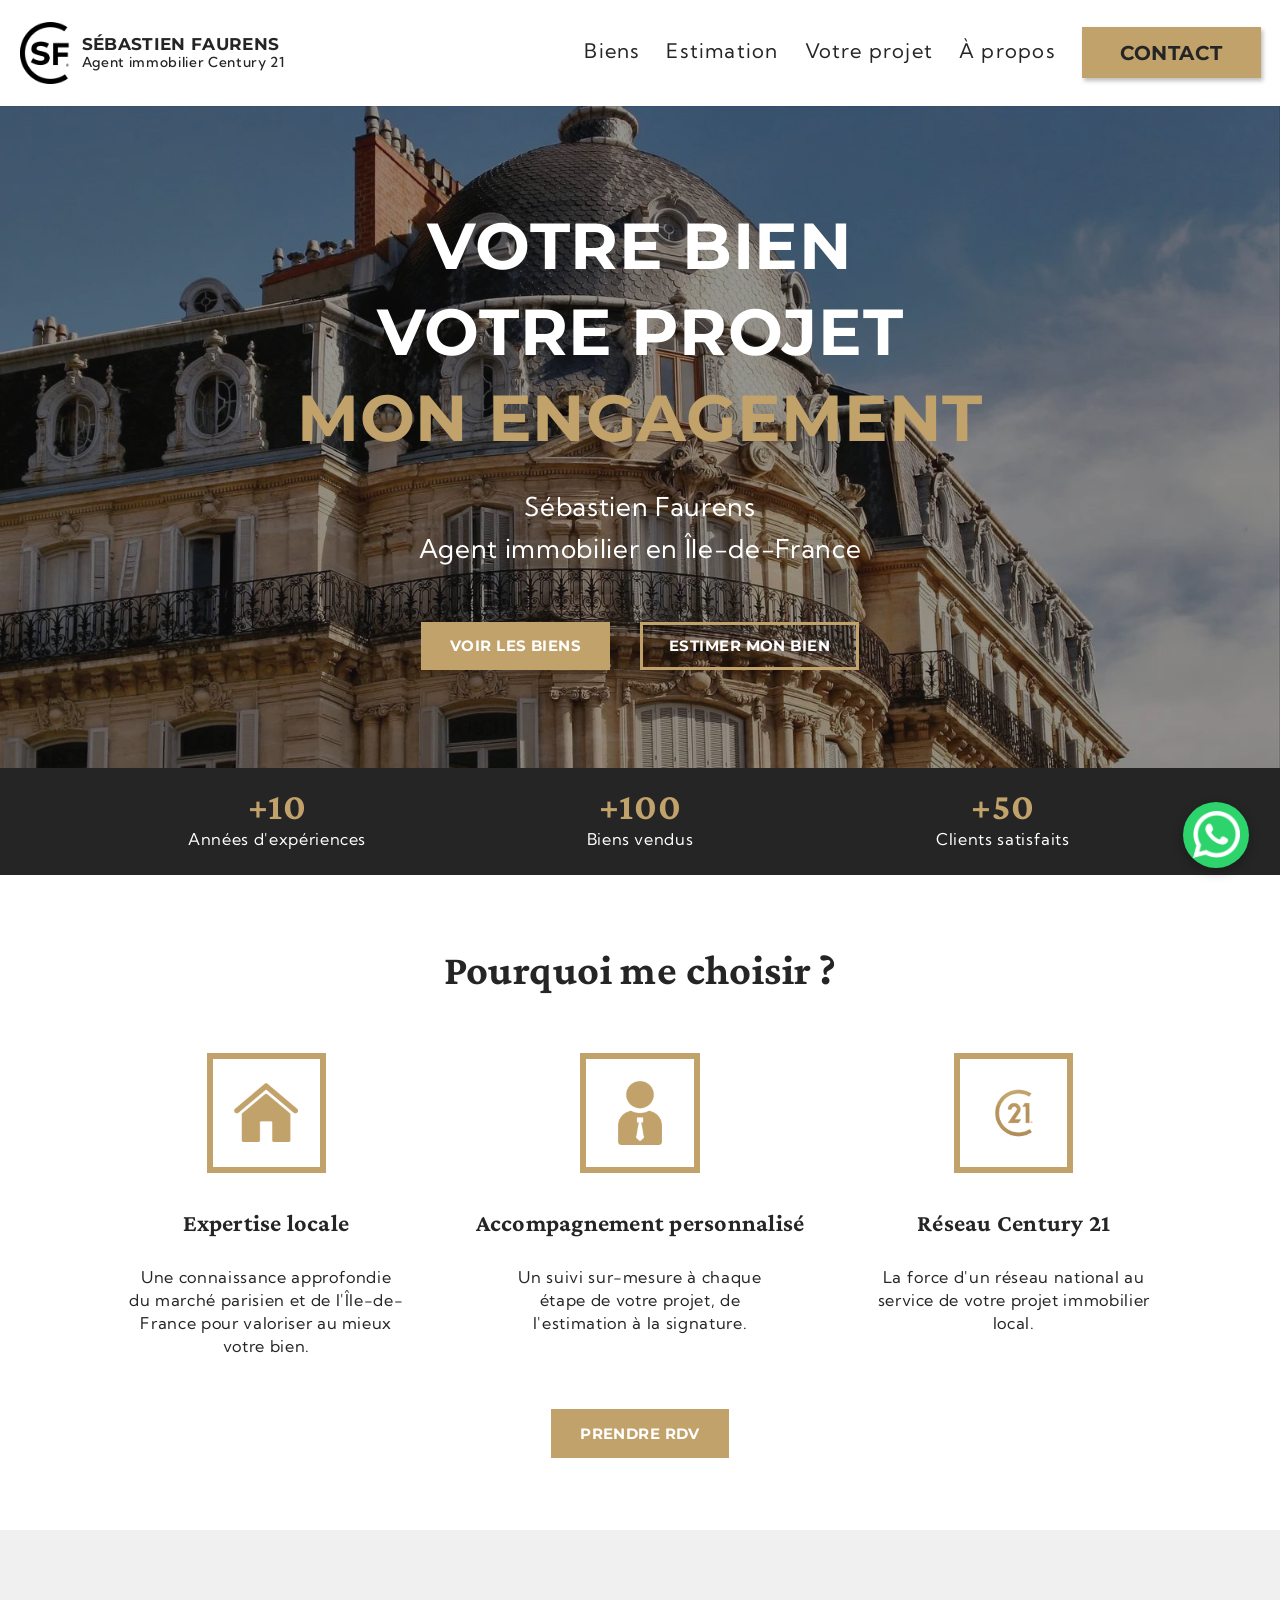
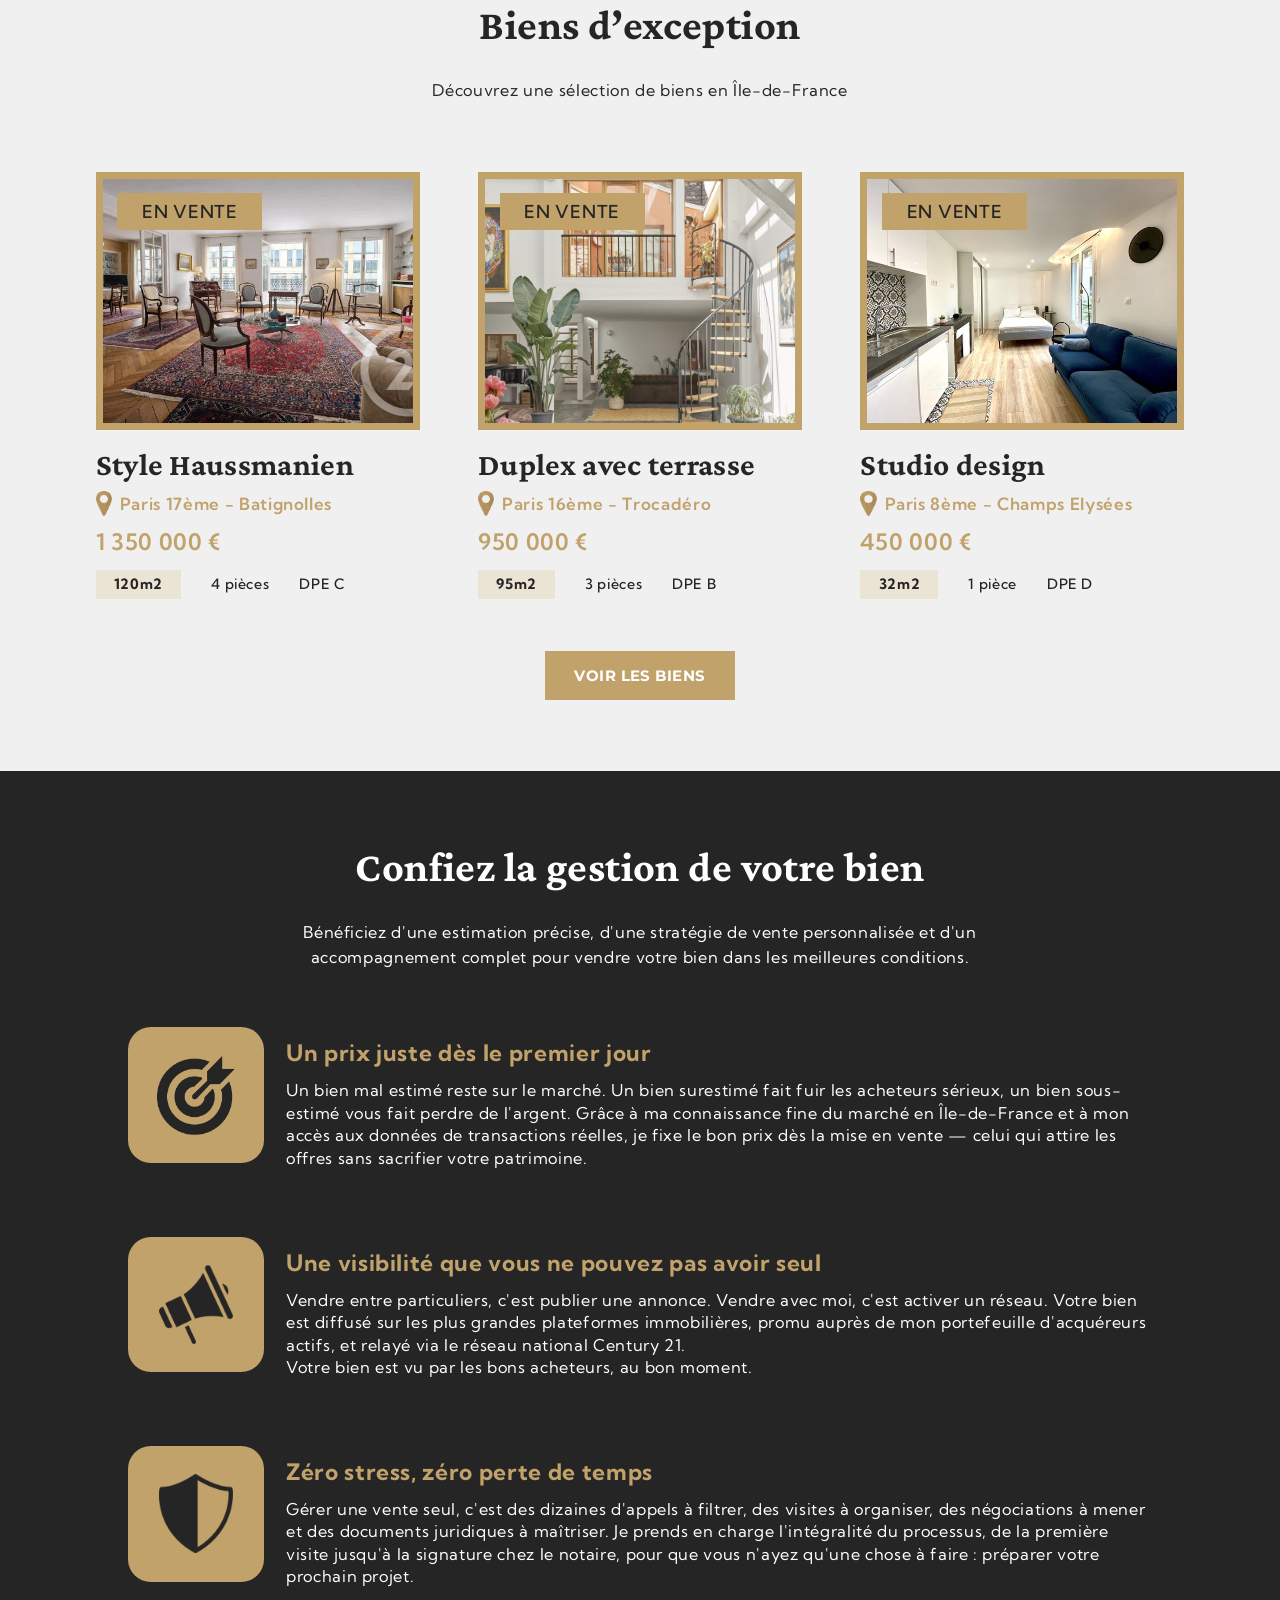
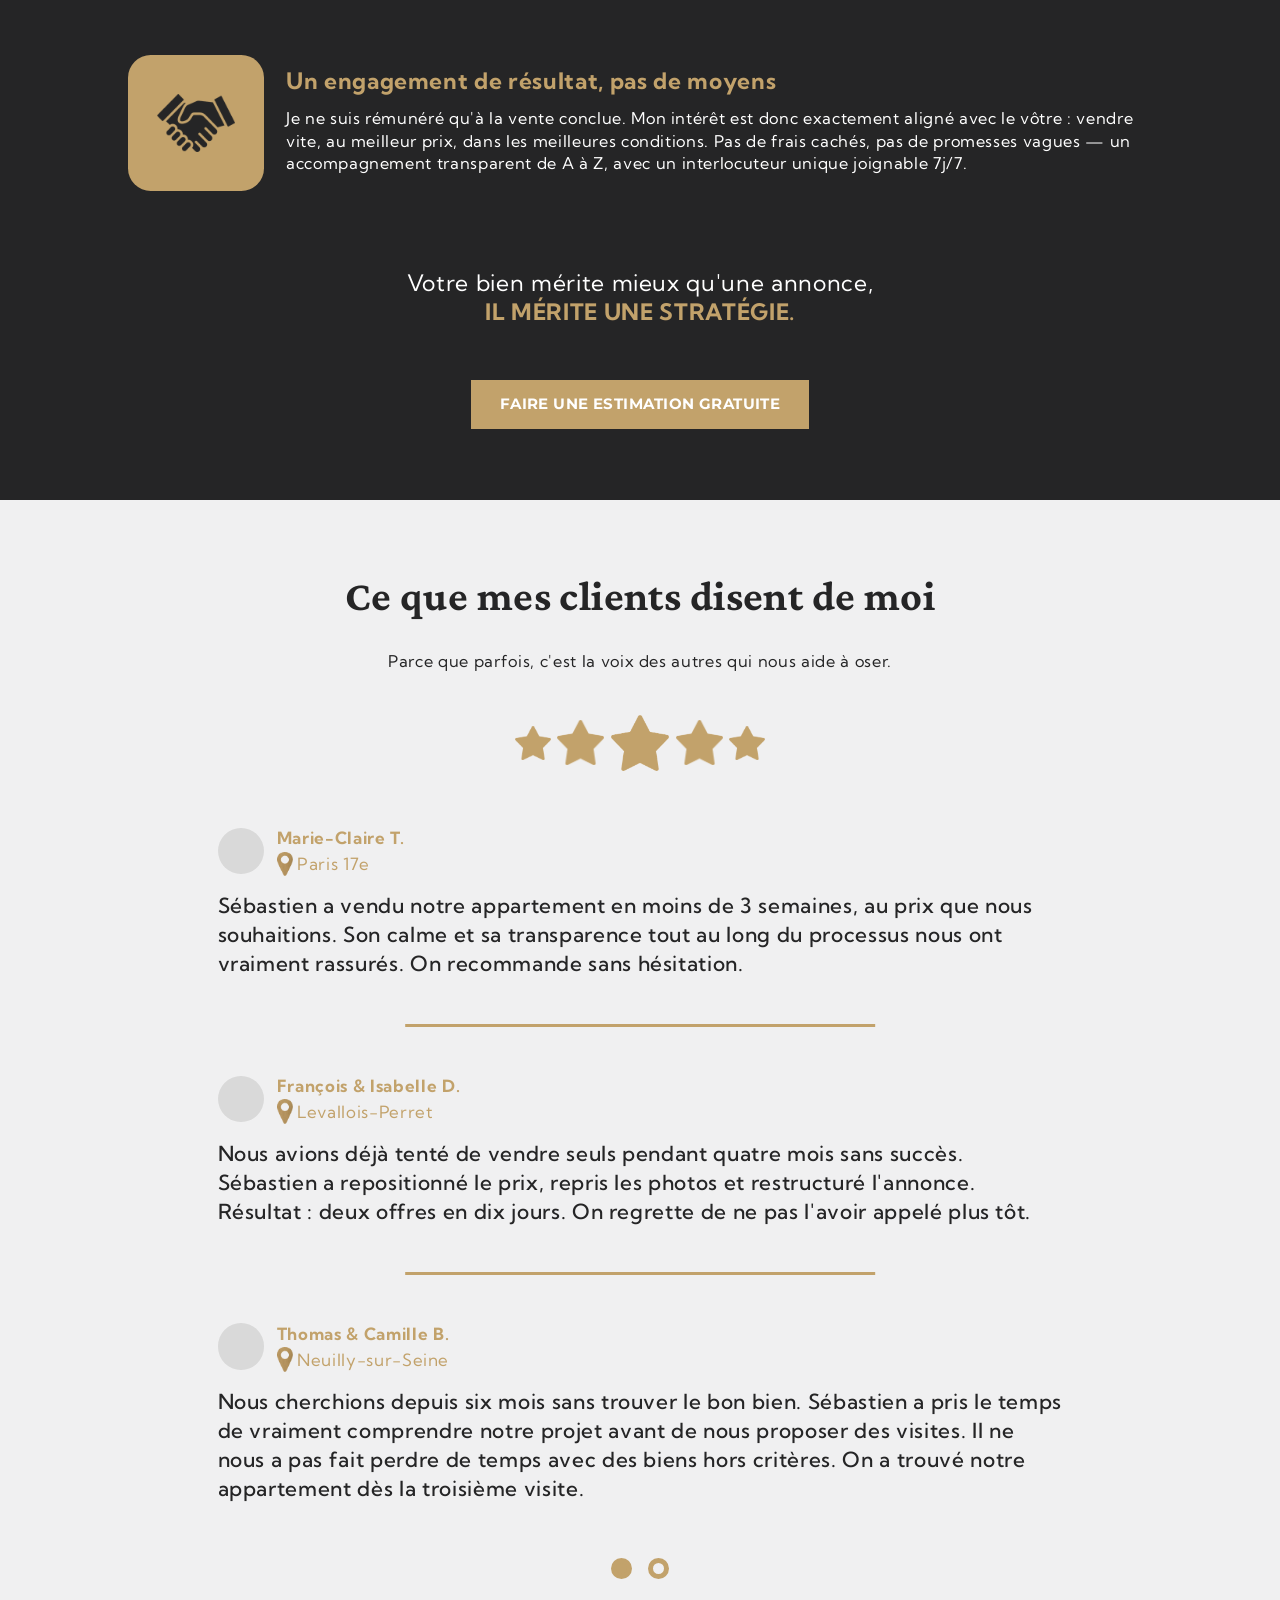
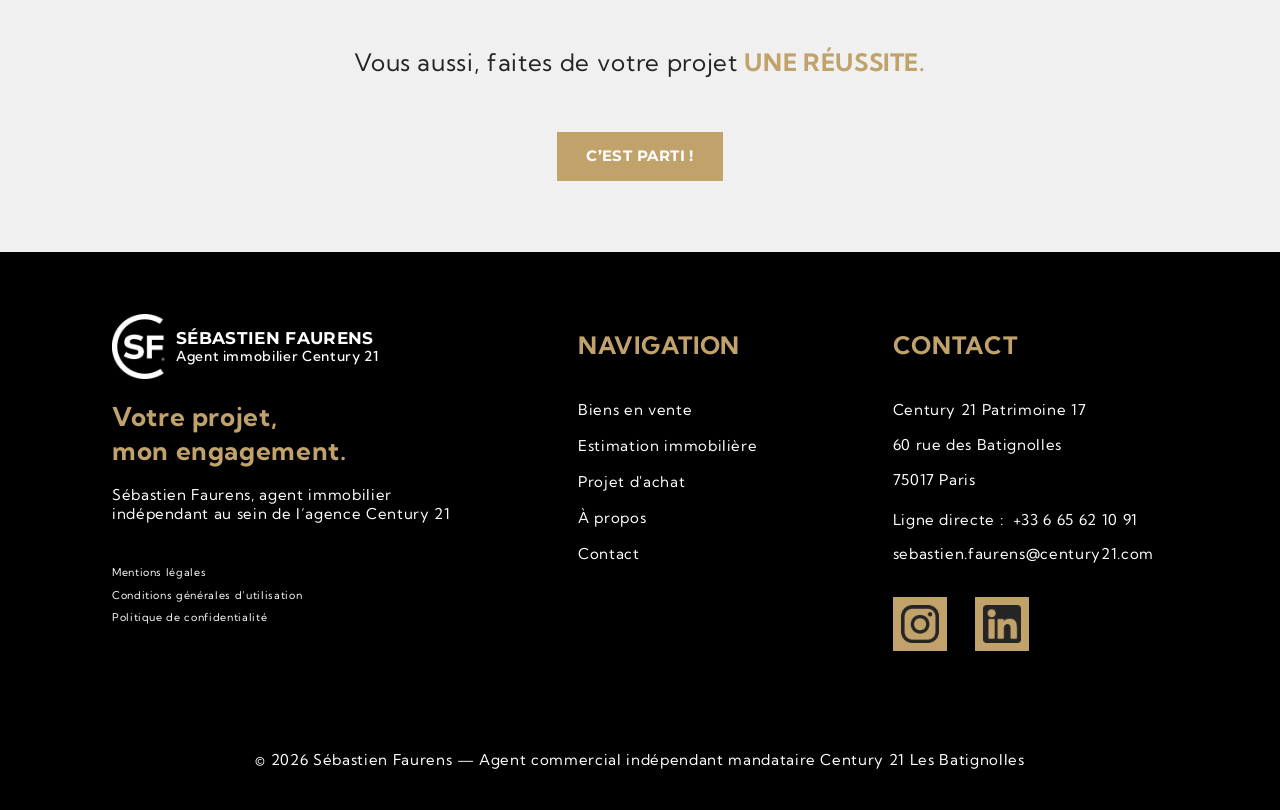
==== commit 25d28a01: "Add Pages CMS back-office for all site content Move every text, title, image, property, review and c" ====
--- a/index.html
+++ b/index.html
@@ -9,107 +9,77 @@
   <link rel="preload" href="assets/fonts/montserrat-latin-700-normal.woff2" as="font" type="font/woff2" crossorigin>
   <link rel="stylesheet" href="css/style.css">
 </head>
-<body data-page="accueil">
+<!-- Les textes et images de cette page se modifient dans le back-office (content/pages/accueil.json) -->
+<body data-page="accueil" data-content="accueil" class="cms-loading">
   <header class="header" id="site-header"></header>
-  <script src="js/data.js"></script>
-  <script src="js/layout.js" defer></script>
 
   <main>
-    <section class="hero hero--center" style="background-image:url('assets/img/hero-accueil.jpg')">
+    <section class="hero hero--center" data-bg="hero.image">
       <div class="container hero__content">
-        <h1 class="hero__title">Votre bien<br>votre projet<br><span class="gold">mon engagement</span></h1>
-        <p class="hero__lead">Sébastien Faurens<br>Agent immobilier en Île-de-France</p>
+        <h1 class="hero__title"><span data-t="hero.titre"></span><br><span class="gold" data-t="hero.titre_or"></span></h1>
+        <p class="hero__lead" data-t="hero.sous_titre"></p>
         <div class="hero__actions">
-          <a href="biens.html" class="btn">Voir les biens</a>
-          <a href="estimation.html" class="btn btn--outline">Estimer mon bien</a>
+          <a href="biens.html" class="btn" data-t="hero.bouton_biens"></a>
+          <a href="estimation.html" class="btn btn--outline" data-t="hero.bouton_estimation"></a>
         </div>
       </div>
     </section>
 
     <section class="stats" aria-label="Chiffres clés">
-      <ul class="container">
-        <li><strong>+10</strong><span>Années d'expériences</span></li>
-        <li><strong>+100</strong><span>Biens vendus</span></li>
-        <li><strong>+50</strong><span>Clients satisfaits</span></li>
+      <ul class="container" data-list="chiffres">
+        <template><li><strong data-t="nombre"></strong><span data-t="libelle"></span></li></template>
       </ul>
     </section>
 
     <section class="section" id="pourquoi">
       <div class="container">
-        <h2 class="title">Pourquoi me choisir ?</h2>
-        <div class="features">
-          <div class="feature">
-            <div class="feature__icon"><img src="assets/icons/maison-or.png" alt=""></div>
-            <h3>Expertise locale</h3>
-            <p>Une connaissance approfondie du marché parisien et de l'Île-de-France pour valoriser au mieux votre bien.</p>
-          </div>
-          <div class="feature">
-            <div class="feature__icon"><img src="assets/icons/conseiller.png" alt=""></div>
-            <h3>Accompagnement personnalisé</h3>
-            <p>Un suivi sur-mesure à chaque étape de votre projet, de l'estimation à la signature.</p>
-          </div>
-          <div class="feature">
-            <div class="feature__icon"><img src="assets/icons/century21.png" alt=""></div>
-            <h3>Réseau Century 21</h3>
-            <p>La force d'un réseau national au service de votre projet immobilier local.</p>
-          </div>
+        <h2 class="title" data-t="pourquoi.titre"></h2>
+        <div class="features" data-list="pourquoi.atouts">
+          <template>
+            <div class="feature">
+              <div class="feature__icon"><img data-img="icone" alt=""></div>
+              <h3 data-t="titre"></h3>
+              <p data-t="texte"></p>
+            </div>
+          </template>
         </div>
-        <div class="actions"><a href="contact.html" class="btn">Prendre RDV</a></div>
+        <div class="actions"><a href="contact.html" class="btn" data-t="pourquoi.bouton"></a></div>
       </div>
     </section>
 
     <section class="section section--light">
       <div class="container">
-        <h2 class="title">Biens d’exception</h2>
-        <p class="subtitle">Découvrez une sélection de biens en Île-de-France</p>
+        <h2 class="title" data-t="selection.titre"></h2>
+        <p class="subtitle" data-t="selection.sous_titre"></p>
         <div class="cards" id="selection"></div>
-        <div class="actions"><a href="biens.html" class="btn">Voir les biens</a></div>
+        <div class="actions"><a href="biens.html" class="btn" data-t="selection.bouton"></a></div>
       </div>
     </section>
 
     <section class="section section--dark">
       <div class="container">
-        <h2 class="title">Confiez la gestion de votre bien</h2>
-        <p class="subtitle">Bénéficiez d'une estimation précise, d'une stratégie de vente personnalisée et d'un accompagnement complet pour vendre votre bien dans les meilleures conditions.</p>
-        <div class="benefits">
-          <div class="benefit">
-            <div class="benefit__icon"><img src="assets/icons/cible.png" alt=""></div>
-            <div>
-              <h3>Un prix juste dès le premier jour</h3>
-              <p>Un bien mal estimé reste sur le marché. Un bien surestimé fait fuir les acheteurs sérieux, un bien sous-estimé vous fait perdre de l'argent. Grâce à ma connaissance fine du marché en Île-de-France et à mon accès aux données de transactions réelles, je fixe le bon prix dès la mise en vente — celui qui attire les offres sans sacrifier votre patrimoine.</p>
+        <h2 class="title" data-t="gestion.titre"></h2>
+        <p class="subtitle" data-t="gestion.sous_titre"></p>
+        <div class="benefits" data-list="gestion.avantages">
+          <template>
+            <div class="benefit">
+              <div class="benefit__icon"><img data-img="icone" alt=""></div>
+              <div>
+                <h3 data-t="titre"></h3>
+                <p data-t="texte"></p>
+              </div>
             </div>
-          </div>
-          <div class="benefit">
-            <div class="benefit__icon"><img src="assets/icons/megaphone.png" alt=""></div>
-            <div>
-              <h3>Une visibilité que vous ne pouvez pas avoir seul</h3>
-              <p>Vendre entre particuliers, c'est publier une annonce. Vendre avec moi, c'est activer un réseau. Votre bien est diffusé sur les plus grandes plateformes immobilières, promu auprès de mon portefeuille d'acquéreurs actifs, et relayé via le réseau national Century 21.<br>Votre bien est vu par les bons acheteurs, au bon moment.</p>
-            </div>
-          </div>
-          <div class="benefit">
-            <div class="benefit__icon"><img src="assets/icons/bouclier.png" alt=""></div>
-            <div>
-              <h3>Zéro stress, zéro perte de temps</h3>
-              <p>Gérer une vente seul, c'est des dizaines d'appels à filtrer, des visites à organiser, des négociations à mener et des documents juridiques à maîtriser. Je prends en charge l'intégralité du processus, de la première visite jusqu'à la signature chez le notaire, pour que vous n'ayez qu'une chose à faire : préparer votre prochain projet.</p>
-            </div>
-          </div>
-          <div class="benefit">
-            <div class="benefit__icon"><img src="assets/icons/poignee-de-main.png" alt=""></div>
-            <div>
-              <h3>Un engagement de résultat, pas de moyens</h3>
-              <p>Je ne suis rémunéré qu'à la vente conclue. Mon intérêt est donc exactement aligné avec le vôtre : vendre vite, au meilleur prix, dans les meilleures conditions. Pas de frais cachés, pas de promesses vagues — un accompagnement transparent de A à Z, avec un interlocuteur unique joignable 7j/7.</p>
-            </div>
-          </div>
+          </template>
         </div>
-        <p class="punchline">Votre bien mérite mieux qu'une annonce,<br><strong>il mérite une stratégie.</strong></p>
-        <div class="actions"><a href="estimation.html" class="btn">Faire une estimation gratuite</a></div>
+        <p class="punchline"><span data-t="gestion.phrase"></span><br><strong data-t="gestion.phrase_or"></strong></p>
+        <div class="actions"><a href="estimation.html" class="btn" data-t="gestion.bouton"></a></div>
       </div>
     </section>
 
     <section class="section section--light">
       <div class="container">
-        <h2 class="title">Ce que mes clients disent de moi</h2>
-        <p class="subtitle">Parce que parfois, c'est la voix des autres qui nous aide à oser.</p>
+        <h2 class="title" data-t="avis.titre"></h2>
+        <p class="subtitle" data-t="avis.sous_titre"></p>
         <div class="stars" aria-label="5 étoiles sur 5">
           <img src="assets/icons/etoile.png" alt=""><img src="assets/icons/etoile.png" alt=""><img src="assets/icons/etoile.png" alt=""><img src="assets/icons/etoile.png" alt=""><img src="assets/icons/etoile.png" alt="">
         </div>
@@ -117,13 +87,15 @@
           <div class="reviews__list"></div>
           <div class="dots"></div>
         </div>
-        <p class="cta-line">Vous aussi, faites de votre projet <strong>une réussite.</strong></p>
-        <div class="actions"><a href="contact.html" class="btn">C’est parti !</a></div>
+        <p class="cta-line"><span data-t="avis.phrase"></span> <strong data-t="avis.phrase_or"></strong></p>
+        <div class="actions"><a href="contact.html" class="btn" data-t="avis.bouton"></a></div>
       </div>
     </section>
   </main>
 
   <footer class="footer" id="site-footer"></footer>
+  <script src="js/cms.js" defer></script>
+  <script src="js/layout.js" defer></script>
   <script src="js/main.js" defer></script>
 </body>
 </html>
--- a/css/style.css
+++ b/css/style.css
@@ -23,19 +23,19 @@
   --serif: "Crimson Pro", Georgia, serif;
   --sans: "Kumbh Sans", system-ui, sans-serif;
   --display: "Montserrat", "Kumbh Sans", sans-serif;
-  --header-h: 130px;
+  --header-h: 8.125rem;
 }
 
 *, *::before, *::after { box-sizing: border-box; }
-html { scroll-behavior: smooth; scroll-padding-top: var(--header-h); }
+html { font-size: 14px; scroll-behavior: smooth; scroll-padding-top: var(--header-h); }
 body { margin: 0; font: 400 1.125rem/1.5 var(--sans); color: var(--ink); background: var(--white); letter-spacing: .045em; }
 img { max-width: 100%; display: block; }
 a { color: inherit; }
 h1, h2, h3, p { margin: 0; }
 ul { list-style: none; margin: 0; padding: 0; }
 
-.container { width: min(1340px, 100% - 32px); margin-inline: auto; }
-.narrow { width: min(1160px, 100% - 32px); margin-inline: auto; }
+.container { width: min(83.75rem, 100% - 2rem); margin-inline: auto; }
+.narrow { width: min(72.5rem, 100% - 2rem); margin-inline: auto; }
 .center { text-align: center; }
 .gold { color: var(--gold); }
 .caps { text-transform: uppercase; font-weight: 700; letter-spacing: .03em; }
@@ -43,7 +43,7 @@
 /* ============ BOUTONS ============ */
 .btn {
   display: inline-flex; align-items: center; justify-content: center; gap: .7rem;
-  min-height: 60px; padding: .8rem 2rem;
+  min-height: 3.75rem; padding: .8rem 2rem;
   background: var(--gold); color: var(--white); border: 3px solid var(--gold);
   font: 700 1.125rem var(--display); text-transform: uppercase; letter-spacing: .03em;
   text-decoration: none; cursor: pointer; transition: background .2s, border-color .2s, color .2s;
@@ -54,14 +54,14 @@
 .btn--dark { color: var(--ink); }
 .btn--ghost { background: var(--white); color: var(--ink); }
 .btn--ghost:hover { background: var(--light); border-color: var(--gold); }
-.btn--big { min-height: 82px; font-size: 1.75rem; }
+.btn--big { min-height: 5.125rem; font-size: 1.75rem; }
 .btn[disabled] { opacity: .6; cursor: wait; }
 
 /* ============ EN-TÊTE ============ */
 .header { position: sticky; top: 0; z-index: 50; min-height: var(--header-h); background: var(--white); box-shadow: 0 1px 0 rgba(0,0,0,.06); }
-.header__inner { height: var(--header-h); display: flex; align-items: center; justify-content: space-between; gap: 2rem; padding: 0 55px; max-width: 1600px; margin: 0 auto; }
-.logo { display: flex; align-items: center; gap: 14px; text-decoration: none; color: var(--ink); flex-shrink: 0; }
-.logo img { height: 76px; width: auto; }
+.header__inner { height: var(--header-h); display: flex; align-items: center; justify-content: space-between; gap: 2rem; padding: 0 3.4375rem; max-width: 100rem; margin: 0 auto; }
+.logo { display: flex; align-items: center; gap: 0.875rem; text-decoration: none; color: var(--ink); flex-shrink: 0; }
+.logo img { height: 4.75rem; width: auto; }
 .logo span { display: flex; flex-direction: column; font: 500 1.0625rem/1.25 var(--sans); }
 .logo strong { font: 700 1.3rem/1.2 var(--display); text-transform: uppercase; letter-spacing: .02em; }
 .logo--light { color: var(--white); }
@@ -69,20 +69,20 @@
 .nav { display: flex; align-items: center; gap: 3.2rem; }
 .nav a:not(.btn) { font-size: 1.55rem; letter-spacing: .06em; text-decoration: none; padding: 4px 0; border-bottom: 3px solid transparent; transition: border-color .2s; }
 .nav a:not(.btn):hover, .nav a[aria-current="page"] { border-color: var(--gold); }
-.btn--contact { color: var(--ink); font-size: 1.5rem; min-width: 220px; box-shadow: 2px 3px 4px rgba(0,0,0,.25); }
-
-.burger { display: none; background: none; border: 0; padding: 10px; cursor: pointer; }
-.burger span { display: block; width: 28px; height: 3px; background: var(--ink); margin: 5px 0; transition: transform .3s, opacity .3s; }
+.btn--contact { color: var(--ink); font-size: 1.5rem; min-width: 13.75rem; box-shadow: 2px 3px 4px rgba(0,0,0,.25); }
+
+.burger { display: none; background: none; border: 0; padding: 0.625rem; cursor: pointer; }
+.burger span { display: block; width: 1.75rem; height: 3px; background: var(--ink); margin: 5px 0; transition: transform .3s, opacity .3s; }
 
 /* ============ HÉROS ============ */
 .hero {
-  position: relative; min-height: 815px; display: flex; align-items: center;
+  position: relative; min-height: 50.9375rem; display: flex; align-items: center;
   color: var(--white); background: var(--ink) center / cover no-repeat;
   isolation: isolate;
 }
 .hero::before { content: ""; position: absolute; inset: 0; background: rgba(20, 20, 22, .45); z-index: -1; }
 .hero--grey::before { background: linear-gradient(90deg, rgba(95,102,110,.92) 0%, rgba(95,102,110,.85) 45%, rgba(95,102,110,.35) 100%); }
-.hero__content { width: min(1340px, 100% - 32px); }
+.hero__content { width: min(83.75rem, 100% - 2rem); }
 .hero--center .hero__content { text-align: center; }
 .hero__title { font: 700 clamp(1.7rem, 5.6vw, 5rem)/1.32 var(--display); text-transform: uppercase; }
 .hero__title--left { font-size: clamp(2.2rem, 4.9vw, 4.4rem); line-height: 1.3; }
@@ -91,7 +91,7 @@
 .hero__text { font-size: clamp(1.1rem, 1.8vw, 1.6rem); line-height: 1.45; margin-top: 3.5rem; max-width: 23em; }
 .hero--center .hero__text { margin-inline: auto; max-width: 38em; }
 .hero__actions { display: flex; justify-content: center; gap: 2.3rem; margin-top: 4rem; flex-wrap: wrap; }
-.hero__actions .btn { min-width: 228px; }
+.hero__actions .btn { min-width: 14.25rem; }
 
 /* ============ CHIFFRES ============ */
 .stats { background: var(--ink); color: var(--white); padding: 1.4rem 0 1.7rem; }
@@ -110,25 +110,25 @@
 
 /* Pourquoi me choisir */
 .features { display: grid; grid-template-columns: repeat(3, 1fr); gap: 2.5rem; margin-top: 4.5rem; text-align: center; }
-.feature__icon { width: 147px; height: 147px; margin: 0 auto 2.8rem; border: 6px solid var(--gold); display: grid; place-items: center; }
+.feature__icon { width: 9.1875rem; height: 9.1875rem; margin: 0 auto 2.8rem; border: 6px solid var(--gold); display: grid; place-items: center; }
 .feature__icon img { width: 60%; height: 60%; object-fit: contain; }
 .feature h3 { font: 700 1.85rem/1.2 var(--serif); letter-spacing: .01em; }
 .feature p { margin: 2.2rem auto 0; max-width: 17em; font-size: 1.25rem; line-height: 1.4; }
 
 /* Étapes numérotées (icône dorée + numéro) */
 .steps { display: grid; grid-template-columns: repeat(3, 1fr); gap: 3rem; margin-top: 4.5rem; text-align: center; }
-.step-card__icon { position: relative; width: 178px; height: 178px; margin: 36px auto 3.2rem; background: var(--gold); display: grid; place-items: center; }
+.step-card__icon { position: relative; width: 11.125rem; height: 11.125rem; margin: 2.25rem auto 3.2rem; background: var(--gold); display: grid; place-items: center; }
 .step-card__icon img { width: 52%; height: 52%; object-fit: contain; }
-.step-card__num { position: absolute; left: -36px; top: -36px; width: 74px; height: 74px; display: grid; place-items: center; border: 4px solid var(--gold); background: var(--ink); color: var(--white); font: 700 1.6rem var(--display); }
+.step-card__num { position: absolute; left: -2.25rem; top: -2.25rem; width: 4.625rem; height: 4.625rem; display: grid; place-items: center; border: 4px solid var(--gold); background: var(--ink); color: var(--white); font: 700 1.6rem var(--display); }
 .section--grey .step-card__num { background: var(--grey); color: var(--ink); }
 .step-card h3 { font: 700 2rem/1.15 var(--serif); }
 .step-card p { margin: 2.2rem auto 0; max-width: 18em; font-size: 1.25rem; line-height: 1.4; }
 .section--grey .step-card h3 { font-size: 1.85rem; }
 
 /* Avantages (icône carrée arrondie + texte) */
-.benefits { max-width: 1260px; margin: 4.5rem auto 0; display: grid; gap: 5.2rem; }
-.benefit { display: grid; grid-template-columns: 167px 1fr; gap: 1.7rem; align-items: start; }
-.benefit__icon { width: 167px; height: 167px; border-radius: 28px; background: var(--gold); display: grid; place-items: center; }
+.benefits { max-width: 78.75rem; margin: 4.5rem auto 0; display: grid; gap: 5.2rem; }
+.benefit { display: grid; grid-template-columns: 10.4375rem 1fr; gap: 1.7rem; align-items: start; }
+.benefit__icon { width: 10.4375rem; height: 10.4375rem; border-radius: 1.75rem; background: var(--gold); display: grid; place-items: center; }
 .benefit__icon img { width: 58%; height: 58%; object-fit: contain; }
 .benefit h3 { font: 700 1.75rem/1.2 var(--sans); color: var(--gold); margin: 1rem 0 .9rem; }
 .benefit p { font-size: 1.25rem; line-height: 1.38; }
@@ -136,8 +136,8 @@
 .punchline strong { color: var(--gold); text-transform: uppercase; font-weight: 700; }
 
 /* Avantages simples (2 colonnes, icône carrée) */
-.perks { display: grid; grid-template-columns: repeat(2, 1fr); gap: 3rem 6rem; margin: 7rem auto 0; max-width: 1150px; text-align: center; }
-.perk__icon { width: 178px; height: 178px; margin: 0 auto 4.2rem; background: var(--gold); display: grid; place-items: center; }
+.perks { display: grid; grid-template-columns: repeat(2, 1fr); gap: 3rem 6rem; margin: 7rem auto 0; max-width: 71.875rem; text-align: center; }
+.perk__icon { width: 11.125rem; height: 11.125rem; margin: 0 auto 4.2rem; background: var(--gold); display: grid; place-items: center; }
 .perk__icon img { width: 52%; height: 52%; object-fit: contain; }
 .perk h3 { font: 700 1.85rem/1.2 var(--serif); }
 .perk p { font-size: 1.25rem; line-height: 1.38; margin-top: 2.5rem; }
@@ -149,10 +149,10 @@
 .cards--list .card__photo { aspect-ratio: 1; }
 .card__photo > img { width: 100%; height: 100%; object-fit: cover; transition: transform .5s; }
 .card:hover .card__photo > img { transform: scale(1.04); }
-.card__tag { position: absolute; top: 18px; left: 18px; background: var(--gold); padding: .55rem 1.9rem; font: 500 1.375rem var(--sans); text-transform: uppercase; letter-spacing: .04em; }
+.card__tag { position: absolute; top: 1.125rem; left: 1.125rem; background: var(--gold); padding: .55rem 1.9rem; font: 500 1.375rem var(--sans); text-transform: uppercase; letter-spacing: .04em; }
 .card__title { font: 700 2.4rem/1.2 var(--serif); margin-top: 1.25rem; }
 .card__loc { display: flex; align-items: center; gap: .6rem; color: var(--gold); font-weight: 600; font-size: 1.3rem; margin-top: .55rem; }
-.card__loc img, .review__loc img { width: 20px; height: auto; }
+.card__loc img, .review__loc img { width: 1.25rem; height: auto; }
 .card__price { color: var(--gold); font: 600 1.75rem var(--sans); letter-spacing: .03em; margin-top: .9rem; }
 .card__specs { display: flex; align-items: center; gap: 2.3rem; font-size: 1.1rem; font-weight: 500; margin-top: 1.1rem; }
 .card__specs .chip { background: var(--beige); padding: .3rem 1.4rem; font-weight: 700; }
@@ -161,65 +161,65 @@
 /* Onglets En vente / Vendus */
 .tabs-band { background: var(--grey); padding: 5rem 0 0; }
 .tabs { display: flex; justify-content: center; }
-.tabs a { width: 228px; padding: 1.15rem 0; text-align: center; text-decoration: none; border: 6px solid var(--gold); font: 700 1.75rem var(--display); text-transform: uppercase; background: var(--white); }
+.tabs a { width: 14.25rem; padding: 1.15rem 0; text-align: center; text-decoration: none; border: 6px solid var(--gold); font: 700 1.75rem var(--display); text-transform: uppercase; background: var(--white); }
 .tabs a[aria-current="page"] { background: var(--gold); }
 
 /* Filtres */
 .filters-band { background: var(--grey); border-top: 3px solid #d7d8da; margin-top: 3.5rem; padding: 3.4rem 0 4.6rem; }
-.filters { display: grid; grid-template-columns: repeat(4, 1fr) 1.4fr; gap: 1.8rem; width: min(1372px, 100% - 32px); margin-inline: auto; }
+.filters { display: grid; grid-template-columns: repeat(4, 1fr) 1.4fr; gap: 1.8rem; width: min(85.75rem, 100% - 2rem); margin-inline: auto; }
 .field-box { position: relative; }
 .field-box select, .field-box input {
-  width: 100%; height: 85px; border: 4px solid var(--gold); background: transparent; padding: 0 2.2rem;
+  width: 100%; height: 5.3125rem; border: 4px solid var(--gold); background: transparent; padding: 0 2.2rem;
   font: 600 1.25rem var(--sans); color: var(--ink); appearance: none; border-radius: 0;
 }
 .field-box input::placeholder { color: #a8a8a8; }
 .field-box select { cursor: pointer; background: url("data:image/svg+xml,%3Csvg xmlns='http://www.w3.org/2000/svg' width='18' height='10' fill='none' stroke='%23252526' stroke-width='1.6'%3E%3Cpath d='M1 1l8 8 8-8'/%3E%3C/svg%3E") right 1.8rem center no-repeat; }
-.filters .btn { height: 85px; font-size: 1.9rem; color: var(--ink); }
-.filters .btn img { width: 40px; }
+.filters .btn { height: 5.3125rem; font-size: 1.9rem; color: var(--ink); }
+.filters .btn img { width: 2.5rem; }
 
 /* Pagination */
 .pagination { display: flex; justify-content: center; align-items: center; gap: 1.8rem; margin-top: 8rem; }
-.pagination button { width: 58px; height: 58px; border: 4px solid var(--gold); background: var(--white); font: 700 1.6rem var(--display); color: var(--ink); cursor: pointer; }
+.pagination button { width: 3.625rem; height: 3.625rem; border: 4px solid var(--gold); background: var(--white); font: 700 1.6rem var(--display); color: var(--ink); cursor: pointer; }
 .pagination button[aria-current="page"] { background: var(--gold); }
 .pagination .next { border: 0; color: var(--gold); font-size: 2.6rem; width: auto; background: none; }
 
 /* ============ AVIS ============ */
-.stars { display: flex; justify-content: center; align-items: center; gap: 8px; margin-top: 3.2rem; }
-.stars img { width: 44px; }
-.stars img:nth-child(2), .stars img:nth-child(4) { width: 58px; }
-.stars img:nth-child(3) { width: 72px; }
-.reviews { max-width: 1040px; margin: 4.2rem auto 0; }
+.stars { display: flex; justify-content: center; align-items: center; gap: 0.5rem; margin-top: 3.2rem; }
+.stars img { width: 2.75rem; }
+.stars img:nth-child(2), .stars img:nth-child(4) { width: 3.625rem; }
+.stars img:nth-child(3) { width: 4.5rem; }
+.reviews { max-width: 65rem; margin: 4.2rem auto 0; }
 .review { margin: 0; }
 .review + .review { margin-top: 3.5rem; padding-top: 3.8rem; position: relative; }
-.review + .review::before { content: ""; position: absolute; top: 0; left: 50%; transform: translateX(-50%); width: 578px; max-width: 70%; height: 3px; background: var(--gold); }
+.review + .review::before { content: ""; position: absolute; top: 0; left: 50%; transform: translateX(-50%); width: 36.125rem; max-width: 70%; height: 3px; background: var(--gold); }
 .review__head { display: flex; align-items: center; gap: 1rem; }
-.review__avatar { width: 57px; height: 57px; border-radius: 50%; background: #d9d9d9; flex-shrink: 0; }
+.review__avatar { width: 3.5625rem; height: 3.5625rem; border-radius: 50%; background: #d9d9d9; flex-shrink: 0; }
 .review cite { font-style: normal; font-weight: 700; color: var(--gold); font-size: 1.3rem; }
 .review__loc { display: flex; align-items: center; gap: .3rem; color: var(--gold); font-size: 1.3rem; }
 .review > p { font-size: 1.6rem; font-weight: 500; line-height: 1.4; margin-top: 1.1rem; }
-.dots { display: flex; justify-content: center; gap: 20px; margin-top: 4.2rem; }
-.dots button { width: 26px; height: 26px; padding: 0; border-radius: 50%; border: 5px solid var(--gold); background: transparent; cursor: pointer; }
+.dots { display: flex; justify-content: center; gap: 1.25rem; margin-top: 4.2rem; }
+.dots button { width: 1.625rem; height: 1.625rem; padding: 0; border-radius: 50%; border: 5px solid var(--gold); background: transparent; cursor: pointer; }
 .dots button[aria-current="true"] { background: var(--gold); }
 .cta-line { text-align: center; font-size: 1.85rem; margin-top: 5rem; }
 .cta-line strong { color: var(--gold); text-transform: uppercase; }
 
 /* ============ ESTIMATION ============ */
 .stepper { display: flex; justify-content: center; align-items: center; }
-.stepper li { width: 84px; height: 84px; border: 4px solid var(--gold); display: grid; place-items: center; font: 700 1.6rem var(--display); }
-.stepper li + li { margin-left: 104px; position: relative; }
-.stepper li + li::before { content: ""; position: absolute; right: calc(100% + 13px); width: 78px; height: 3px; background: var(--gold); }
+.stepper li { width: 5.25rem; height: 5.25rem; border: 4px solid var(--gold); display: grid; place-items: center; font: 700 1.6rem var(--display); }
+.stepper li + li { margin-left: 6.5rem; position: relative; }
+.stepper li + li::before { content: ""; position: absolute; right: calc(100% + 0.8125rem); width: 4.875rem; height: 3px; background: var(--gold); }
 .stepper li.is-active { background: var(--gold); }
 .step { margin-top: 4.2rem; }
 .step__title { font: 700 clamp(1.9rem, 3.5vw, 3.1rem)/1.15 var(--serif); text-align: center; }
 .step__intro { text-align: center; font-size: 1.25rem; margin: 2.4rem auto 0; max-width: 42em; }
-.form-zone { width: min(1160px, 100% - 32px); margin: 3rem auto 0; }
+.form-zone { width: min(72.5rem, 100% - 2rem); margin: 3rem auto 0; }
 
 .choices { display: grid; grid-template-columns: repeat(2, 1fr); gap: 2.6rem 3rem; border: 0; padding: 0; margin: 4rem 0 0; }
 .choices--3 { grid-template-columns: repeat(3, 1fr); gap: 5.3rem; margin-top: 4.8rem; }
 .choices label { position: relative; }
 .choices input { position: absolute; opacity: 0; }
-.choices span { display: grid; place-items: center; height: 135px; border: 4px solid var(--gold); font: 700 2rem var(--display); text-transform: uppercase; cursor: pointer; transition: background .2s; }
-.choices--3 span { height: 143px; }
+.choices span { display: grid; place-items: center; height: 8.4375rem; border: 4px solid var(--gold); font: 700 2rem var(--display); text-transform: uppercase; cursor: pointer; transition: background .2s; }
+.choices--3 span { height: 8.9375rem; }
 .choices label:hover span { background: #f7f2ea; }
 .choices input:checked + span { background: var(--gold); }
 .choices input:focus-visible + span { outline: 3px solid var(--ink); outline-offset: 3px; }
@@ -230,20 +230,20 @@
 .fields .w2 { grid-column: span 2; }
 .fields .w4 { grid-column: span 4; }
 .fields input, .fields select {
-  height: 82px; border: 4px solid var(--gold); padding: 0 .5rem; border-radius: 0;
+  height: 5.125rem; border: 4px solid var(--gold); padding: 0 .5rem; border-radius: 0;
   font: 400 1.6rem var(--sans); color: var(--ink); background: var(--white); letter-spacing: .02em;
 }
 .fields input::placeholder { color: #a8a8a8; }
 .fields input:focus, .fields select:focus { outline: none; border-color: var(--ink); }
 .is-invalid { border-color: #c0392b !important; }
 
-.step__nav { display: grid; grid-template-columns: 283px 1fr; gap: 1.5rem; margin-top: 2.2rem; }
-.step__nav .btn { min-height: 82px; font-size: 1.85rem; color: var(--ink); }
+.step__nav { display: grid; grid-template-columns: 17.6875rem 1fr; gap: 1.5rem; margin-top: 2.2rem; }
+.step__nav .btn { min-height: 5.125rem; font-size: 1.85rem; color: var(--ink); }
 .step__nav .btn--ghost { color: var(--ink); }
 .form-error { color: #c0392b; text-align: center; margin-top: 1rem; }
 
 /* ============ CONTACT ============ */
-.contact-grid { display: grid; grid-template-columns: 723px 1fr; gap: 2.5rem; width: min(1236px, 100% - 32px); margin: 5.5rem auto 0; }
+.contact-grid { display: grid; grid-template-columns: 45.1875rem 1fr; gap: 2.5rem; width: min(77.25rem, 100% - 2rem); margin: 5.5rem auto 0; }
 .contact-form { background: var(--ink-2); color: var(--white); padding: 4.5rem 4.2rem 2.4rem 2.9rem; }
 .contact-form .row { display: grid; grid-template-columns: 1fr 1fr; gap: 6.2rem; }
 .line-field { display: block; margin-bottom: 2.4rem; }
@@ -255,28 +255,28 @@
 .line-field select { font-size: 1.3rem; appearance: none; cursor: pointer; background: url("data:image/svg+xml,%3Csvg xmlns='http://www.w3.org/2000/svg' width='18' height='10' fill='none' stroke='%23fff' stroke-width='1.6'%3E%3Cpath d='M1 1l8 8 8-8'/%3E%3C/svg%3E") right .4rem center no-repeat; }
 .line-field select option { color: var(--ink); }
 .line-field input:focus, .line-field select:focus, .line-field textarea:focus { outline: none; border-bottom-color: var(--white); }
-.contact-form .btn { width: 100%; min-height: 92px; font-size: 1.85rem; color: var(--ink); margin-top: 1.6rem; }
+.contact-form .btn { width: 100%; min-height: 5.75rem; font-size: 1.85rem; color: var(--ink); margin-top: 1.6rem; }
 .contact-side { display: grid; gap: 1.7rem; grid-template-rows: 1fr 1fr; }
 .side-card { background: var(--gold); display: flex; flex-direction: column; align-items: center; justify-content: center; text-align: center; padding: 2rem; }
-.side-card > img { width: 96px; margin-bottom: 2rem; }
+.side-card > img { width: 6rem; margin-bottom: 2rem; }
 .side-card h2 { font: 700 2.1rem/1.2 var(--serif); }
 .side-card ul { margin-top: 2.6rem; display: grid; gap: 2rem; font: 600 1.45rem var(--serif); letter-spacing: 0; }
 .side-card li { display: flex; align-items: center; gap: 1.6rem; }
-.side-card li img { width: 48px; }
+.side-card li img { width: 3rem; }
 .side-card a { text-decoration: none; }
 .side-card a:hover { text-decoration: underline; }
 
 /* ============ CONFIRMATION ============ */
-.thanks { background: var(--ink); color: var(--white); text-align: center; min-height: 916px; display: grid; place-items: center; padding: 4rem 0; }
-.thanks img { width: 208px; margin: 0 auto; }
+.thanks { background: var(--ink); color: var(--white); text-align: center; min-height: 57.25rem; display: grid; place-items: center; padding: 4rem 0; }
+.thanks img { width: 13rem; margin: 0 auto; }
 .thanks h1 { font: 700 clamp(2rem, 3.8vw, 3.25rem) var(--serif); margin-top: 4.5rem; }
 .thanks p { font-size: 1.3rem; margin-top: 3.4rem; line-height: 1.4; }
 .thanks a { display: inline-block; font-size: 1.4rem; margin-top: 3.5rem; text-decoration: none; border-bottom: 2px solid var(--white); }
 
 /* ============ PIED DE PAGE ============ */
 .footer { background: var(--black); color: var(--white); padding: 4.8rem 0 3rem; }
-.footer__grid { display: grid; grid-template-columns: 1.55fr 1fr 1fr; gap: 3rem; width: min(1300px, 100% - 32px); }
-.footer .logo img { height: 80px; }
+.footer__grid { display: grid; grid-template-columns: 1.55fr 1fr 1fr; gap: 3rem; width: min(81.25rem, 100% - 2rem); }
+.footer .logo img { height: 5rem; }
 .footer__slogan { font: 700 2rem/1.3 var(--sans); color: var(--gold); margin-top: 1.6rem; }
 .footer__desc { font-size: 1.15rem; line-height: 1.3; margin-top: 1.3rem; max-width: 25em; }
 .footer__legal { margin-top: 3.2rem; font-size: .82rem; display: grid; gap: .5rem; }
@@ -286,42 +286,42 @@
 .footer__contact .gap { margin-top: .4rem; }
 .footer a { text-decoration: none; }
 .footer a:hover { color: var(--gold); }
-.socials { display: flex; gap: 34px; margin-top: 2.4rem; }
-.socials a { width: 67px; height: 67px; background: var(--gold); display: grid; place-items: center; }
-.socials img { width: 47px; }
-.footer__copy { text-align: center; font-size: 1.15rem; margin-top: 7.5rem; padding: 0 16px; }
+.socials { display: flex; gap: 2.125rem; margin-top: 2.4rem; }
+.socials a { width: 4.1875rem; height: 4.1875rem; background: var(--gold); display: grid; place-items: center; }
+.socials img { width: 2.9375rem; }
+.footer__copy { text-align: center; font-size: 1.15rem; margin-top: 7.5rem; padding: 0 1rem; }
 
 /* ============ WHATSAPP ============ */
-.whatsapp { position: fixed; right: 38px; bottom: 40px; z-index: 40; width: 81px; height: 81px; border-radius: 50%; background: #2cd46b; display: grid; place-items: center; box-shadow: 0 4px 14px rgba(0,0,0,.25); transition: transform .2s; }
+.whatsapp { position: fixed; right: 2.375rem; bottom: 2.5rem; z-index: 40; width: 5.0625rem; height: 5.0625rem; border-radius: 50%; background: #2cd46b; display: grid; place-items: center; box-shadow: 0 4px 0.875rem rgba(0,0,0,.25); transition: transform .2s; }
 .whatsapp:hover { transform: scale(1.06); }
-.whatsapp img { width: 58px; }
+.whatsapp img { width: 3.625rem; }
 
 /* ============ RESPONSIVE ============ */
 @media (max-width: 1280px) {
-  html { font-size: 15px; }
-  .header__inner { padding: 0 24px; }
+  html { font-size: 13px; }
+  .header__inner { padding: 0 1.5rem; }
   .nav { gap: 2rem; }
   .contact-grid { grid-template-columns: 1.5fr 1fr; }
 }
 @media (max-width: 1080px) {
-  :root { --header-h: 92px; }
-  .logo img { height: 56px; }
+  :root { --header-h: 5.75rem; }
+  .logo img { height: 3.5rem; }
   .logo strong { font-size: 1.1rem; }
   .logo span { font-size: .95rem; }
   .burger { display: block; }
   .nav {
     position: absolute; top: 100%; left: 0; right: 0; flex-direction: column; align-items: stretch; gap: 0;
-    background: var(--white); padding: .5rem 24px 1.5rem; box-shadow: 0 12px 20px rgba(0,0,0,.08); display: none;
+    background: var(--white); padding: .5rem 1.5rem 1.5rem; box-shadow: 0 0.75rem 1.25rem rgba(0,0,0,.08); display: none;
   }
   .header.is-open .nav { display: flex; }
   .nav a:not(.btn) { padding: 1rem 0; border-bottom: 1px solid var(--light); font-size: 1.3rem; }
   .nav a:not(.btn)[aria-current="page"] { color: var(--gold-dark); border-color: var(--light); }
   .nav .btn--contact { margin-top: 1.2rem; }
-  .header.is-open .burger span:nth-child(1) { transform: translateY(8px) rotate(45deg); }
+  .header.is-open .burger span:nth-child(1) { transform: translateY(0.5rem) rotate(45deg); }
   .header.is-open .burger span:nth-child(2) { opacity: 0; }
   .header.is-open .burger span:nth-child(3) { transform: translateY(-8px) rotate(-45deg); }
 
-  .hero { min-height: 640px; padding: 4rem 0; }
+  .hero { min-height: 40rem; padding: 4rem 0; }
   .cards { grid-template-columns: repeat(2, 1fr); gap: 3rem; }
   .filters { grid-template-columns: repeat(2, 1fr); }
   .filters .btn { grid-column: 1 / -1; }
@@ -331,6 +331,7 @@
   .footer__grid > :first-child { grid-column: 1 / -1; }
 }
 @media (max-width: 760px) {
+  html { font-size: 14px; }
   .section { padding: 4rem 0; }
   .features, .steps, .perks, .cards { grid-template-columns: 1fr; gap: 3.5rem; }
   .cards--list { row-gap: 3.5rem; }
@@ -338,40 +339,40 @@
   .card__specs { gap: 1.2rem; flex-wrap: wrap; }
   .stats strong { font-size: 2.2rem; }
   .stats span { font-size: 1rem; }
-  .benefit { grid-template-columns: 90px 1fr; gap: 1.2rem; }
-  .benefit__icon { width: 90px; height: 90px; border-radius: 18px; }
+  .benefit { grid-template-columns: 5.625rem 1fr; gap: 1.2rem; }
+  .benefit__icon { width: 5.625rem; height: 5.625rem; border-radius: 1.125rem; }
   .benefit h3 { margin-top: 0; font-size: 1.4rem; }
   .benefit p { font-size: 1.1rem; }
   .benefits { gap: 3rem; }
   .review > p { font-size: 1.25rem; }
   .hero__actions { gap: 1rem; }
-  .hero__actions .btn { min-width: 0; width: 100%; max-width: 320px; }
+  .hero__actions .btn { min-width: 0; width: 100%; max-width: 20rem; }
   .tabs a { width: 50%; font-size: 1.3rem; }
   .filters { grid-template-columns: 1fr; }
-  .field-box select, .field-box input, .filters .btn { height: 64px; font-size: 1.1rem; }
+  .field-box select, .field-box input, .filters .btn { height: 4rem; font-size: 1.1rem; }
   .filters .btn { font-size: 1.4rem; }
   .pagination { margin-top: 4rem; gap: 1rem; }
-  .stepper li { width: 56px; height: 56px; font-size: 1.2rem; }
-  .stepper li + li { margin-left: 40px; }
-  .stepper li + li::before { width: 28px; right: calc(100% + 6px); }
+  .stepper li { width: 3.5rem; height: 3.5rem; font-size: 1.2rem; }
+  .stepper li + li { margin-left: 2.5rem; }
+  .stepper li + li::before { width: 1.75rem; right: calc(100% + 6px); }
   .choices, .choices--3 { grid-template-columns: 1fr; gap: 1rem; }
-  .choices span, .choices--3 span { height: 80px; font-size: 1.4rem; }
+  .choices span, .choices--3 span { height: 5rem; font-size: 1.4rem; }
   .fields .w2, .fields .w4 { grid-column: span 6; }
   .fields label { font-size: 1.2rem; }
-  .fields input { height: 60px; font-size: 1.2rem; }
+  .fields input { height: 3.75rem; font-size: 1.2rem; }
   .step__nav { grid-template-columns: 1fr 2fr; }
-  .step__nav .btn { min-height: 64px; font-size: 1.2rem; padding: .5rem; }
+  .step__nav .btn { min-height: 4rem; font-size: 1.2rem; padding: .5rem; }
   .contact-form { padding: 2.5rem 1.5rem 1.5rem; }
   .contact-form .row { grid-template-columns: 1fr; gap: 0; }
-  .contact-form .btn { min-height: 70px; font-size: 1.3rem; }
+  .contact-form .btn { min-height: 4.375rem; font-size: 1.3rem; }
   .contact-side { grid-template-columns: 1fr; }
   .side-card ul { font-size: 1.05rem; }
   .side-card li { gap: .8rem; overflow-wrap: anywhere; }
-  .side-card li img { width: 36px; }
+  .side-card li img { width: 2.25rem; }
   .footer__grid { grid-template-columns: 1fr; }
   .footer__copy { margin-top: 3.5rem; font-size: .95rem; }
-  .whatsapp { width: 62px; height: 62px; right: 16px; bottom: 16px; }
-  .whatsapp img { width: 44px; }
+  .whatsapp { width: 3.875rem; height: 3.875rem; right: 1rem; bottom: 1rem; }
+  .whatsapp img { width: 2.75rem; }
   .thanks { min-height: 70vh; }
 }
 @media (prefers-reduced-motion: reduce) {
@@ -381,4 +382,124 @@
 .sr-only { position: absolute; width: 1px; height: 1px; overflow: hidden; clip: rect(0 0 0 0); white-space: nowrap; }
 [hidden] { display: none !important; }
 .perk h3, .step-card h3, .feature h3, .card__title, .side-card h2, .thanks h1, .step__title { letter-spacing: .01em; }
-.hero--grey .hero__content { padding-left: clamp(0px, 3.2vw, 46px); }
+.hero--grey .hero__content { padding-left: clamp(0px, 3.2vw, 2.875rem); }
+
+/* Carte entièrement cliquable (le lien du titre couvre la carte) */
+.card { position: relative; }
+.card__title a { text-decoration: none; color: inherit; }
+.card__title a::after { content: ""; position: absolute; inset: 0; z-index: 1; }
+.card__title a:focus-visible { outline: none; }
+.card:focus-within { outline: 3px solid var(--gold); outline-offset: 6px; }
+
+/* ============ PAGE D'UN BIEN ============ */
+.breadcrumb { background: var(--gold); padding: .55rem 1.25rem; font-size: 1.3rem; color: var(--ink); }
+.breadcrumb a { text-decoration: none; }
+.breadcrumb a:hover { text-decoration: underline; }
+
+.product { background: var(--ink); color: var(--white); padding: 2.3rem 0 6.5rem; }
+.back { display: inline-block; font-size: 1.3rem; text-decoration: none; margin-bottom: 1.5rem; }
+.back:hover { color: var(--gold); }
+
+.gallery { display: grid; grid-template-columns: 1fr 18.1rem; gap: 2.25rem; }
+.gallery--single { grid-template-columns: 1fr; }
+.gallery__main { position: relative; border: 6px solid var(--gold); aspect-ratio: 16 / 9; background: #111; overflow: hidden; }
+.gallery__main > img { width: 100%; height: 100%; object-fit: cover; }
+.gallery__main .card__tag { top: 1rem; left: 1.4rem; color: var(--ink); }
+.gallery__arrow {
+  position: absolute; top: 50%; transform: translateY(-50%); width: 5.1rem; height: 5.1rem;
+  border: 0; background: rgba(255,255,255,.72); color: var(--ink); font-size: 3rem; line-height: 1; cursor: pointer;
+  display: grid; place-items: center; padding-bottom: .3rem; transition: background .2s;
+}
+.gallery__arrow:hover { background: var(--white); }
+.gallery__arrow--prev { left: 1.4rem; }
+.gallery__arrow--next { right: 1.4rem; }
+.gallery__thumbs { display: grid; grid-template-rows: repeat(3, 1fr); gap: 1.7rem; min-height: 0; }
+.gallery__thumbs button { padding: 0; border: 0; cursor: pointer; overflow: hidden; background: #111; min-height: 0; }
+.gallery__thumbs img { width: 100%; height: 100%; object-fit: cover; transition: transform .4s, opacity .2s; }
+.gallery__thumbs button:hover img { transform: scale(1.05); opacity: .85; }
+
+.product__grid { display: grid; grid-template-columns: 1fr 26.5rem; gap: 0 3.5rem; margin-top: 3.1rem; }
+.product__head { padding-top: 5.3rem; }
+.product__title { font: 700 clamp(1.8rem, 3vw, 2.75rem)/1.45 var(--display); text-transform: uppercase; letter-spacing: .02em; }
+.product__address { display: flex; align-items: center; gap: 1rem; font-size: 1.3rem; margin-top: 1.4rem; }
+.product__address img { width: 1.3rem; }
+.product__specs { display: flex; flex-wrap: wrap; gap: 1rem 3.2rem; margin-top: 1.4rem; font-size: 1.3rem; }
+.product__specs li { display: flex; align-items: center; gap: 1.1rem; }
+.product__specs img { width: 1.6rem; height: 1.6rem; object-fit: contain; }
+
+.price-box { border: 4px solid var(--gold); background: #2c2c2d; padding: 3.6rem 3.6rem 3.6rem 3.4rem; display: flex; flex-direction: column; align-items: flex-start; }
+.price-box__label { font: 700 1.8rem var(--serif); }
+.price-box__price { font: 700 3rem/1.1 var(--display); color: var(--gold); letter-spacing: .04em; margin-top: .3rem; white-space: nowrap; }
+.price-box__sub { font: 600 1.15rem var(--serif); color: #b5b5b5; margin-top: .4rem; letter-spacing: .02em; }
+.price-box__btn { width: 100%; min-height: 3.3rem; font-size: 1.25rem; padding: .4rem 1rem; }
+.price-box__btn:first-of-type { margin-top: 3rem; color: var(--ink); }
+.price-box__btn + .price-box__btn { margin-top: 1.7rem; }
+.price-box__btn img { width: 1.4rem; }
+
+.product__h2 { font: 700 clamp(2rem, 3.4vw, 3.25rem)/1.2 var(--serif); letter-spacing: .01em; }
+.product__main { padding-top: 4.4rem; }
+.product__main section + section { margin-top: 5.4rem; }
+.product__text { font-size: 1.75rem; line-height: 1.46; margin-top: 2.6rem; }
+.product__text p + p { margin-top: 2.5rem; }
+.highlights { display: grid; grid-template-columns: 1fr 1fr; gap: 2.6rem 2rem; margin-top: 3.1rem; }
+.highlights li { display: flex; align-items: center; gap: 1.6rem; font-size: 1.25rem; line-height: 1.4; }
+.highlights img { width: 3.1rem; flex-shrink: 0; }
+.amenities { display: flex; flex-wrap: wrap; gap: 1.3rem; margin-top: 2.8rem; }
+.amenities li { border: 1px solid var(--gold); padding: .7rem .45rem; min-width: 7.2rem; text-align: center; font-size: 1.2rem; }
+
+.features-list { padding-top: 4.4rem; }
+.features-list dl { margin: 3.9rem 0 0; display: grid; gap: 2.5rem; }
+.features-list dl > div { display: grid; grid-template-columns: 2.4rem 1fr auto; align-items: center; gap: 1.1rem; }
+.features-list dl > div.no-icon { grid-template-columns: 1fr auto; }
+.features-list img { width: 2.4rem; height: 2.4rem; object-fit: contain; }
+.features-list dt { color: #bdbdbd; font-size: 1.15rem; }
+.features-list dd { margin: 0; font-size: 1.65rem; text-align: right; }
+
+.product__district { margin-top: 5.5rem; }
+
+.btn--line { background: var(--white); color: var(--ink); border: 5px solid var(--gold); min-height: 5rem; padding: .5rem 2.6rem; font-size: 2rem; }
+.btn--line:hover { background: var(--gold); border-color: var(--gold); }
+.interest .subtitle { margin-top: 2rem; }
+.interest .actions { margin-top: 2.9rem; }
+.title--left { text-align: left; }
+.similar .cards { margin-top: 4.4rem; }
+.similar .card__title { color: var(--white); }
+.similar .card__specs { color: var(--white); }
+.similar .card__specs .chip { background: var(--gold); color: var(--ink); }
+.similar .actions { margin-top: 5rem; }
+.btn--big.btn--dark { min-width: 30rem; }
+
+@media (max-width: 1080px) {
+  .gallery { grid-template-columns: 1fr; }
+  .gallery__thumbs { grid-template-rows: none; grid-template-columns: repeat(3, 1fr); }
+  .gallery__thumbs button { aspect-ratio: 16 / 10; }
+  .product__grid { grid-template-columns: 1fr; }
+  .product__head { padding-top: 0; }
+  .price-box { margin-top: 2.5rem; }
+}
+@media (max-width: 760px) {
+  .breadcrumb { font-size: 1rem; }
+  .gallery__arrow { width: 3.2rem; height: 3.2rem; font-size: 2rem; }
+  .gallery__arrow--prev { left: .6rem; }
+  .gallery__arrow--next { right: .6rem; }
+  .gallery__thumbs { gap: .7rem; }
+  .product__title { font-size: 1.5rem; }
+  .product__specs { gap: .8rem 1.6rem; font-size: 1.1rem; }
+  .price-box { padding: 2rem 1.5rem; }
+  .price-box__price { font-size: 2.6rem; }
+  .product__text { font-size: 1.2rem; margin-top: 1.5rem; }
+  .highlights { grid-template-columns: 1fr; gap: 1.2rem; }
+  .highlights img { width: 2rem; }
+  .features-list dl { margin-top: 2rem; gap: 1.4rem; }
+  .features-list dd { font-size: 1.25rem; }
+  .btn--line { font-size: 1.3rem; min-height: 3.8rem; }
+  .btn--big.btn--dark { min-width: 0; width: 100%; font-size: 1.3rem; }
+}
+
+/* Numéros des étapes calculés automatiquement */
+.steps { counter-reset: etape; }
+.step-card__num::before { counter-increment: etape; content: counter(etape); }
+
+/* Chargement du contenu */
+.cms-loading main, .cms-loading .footer { visibility: hidden; }
+.cms-error { background: #c0392b; color: #fff; text-align: center; padding: 1rem; margin: 0; }
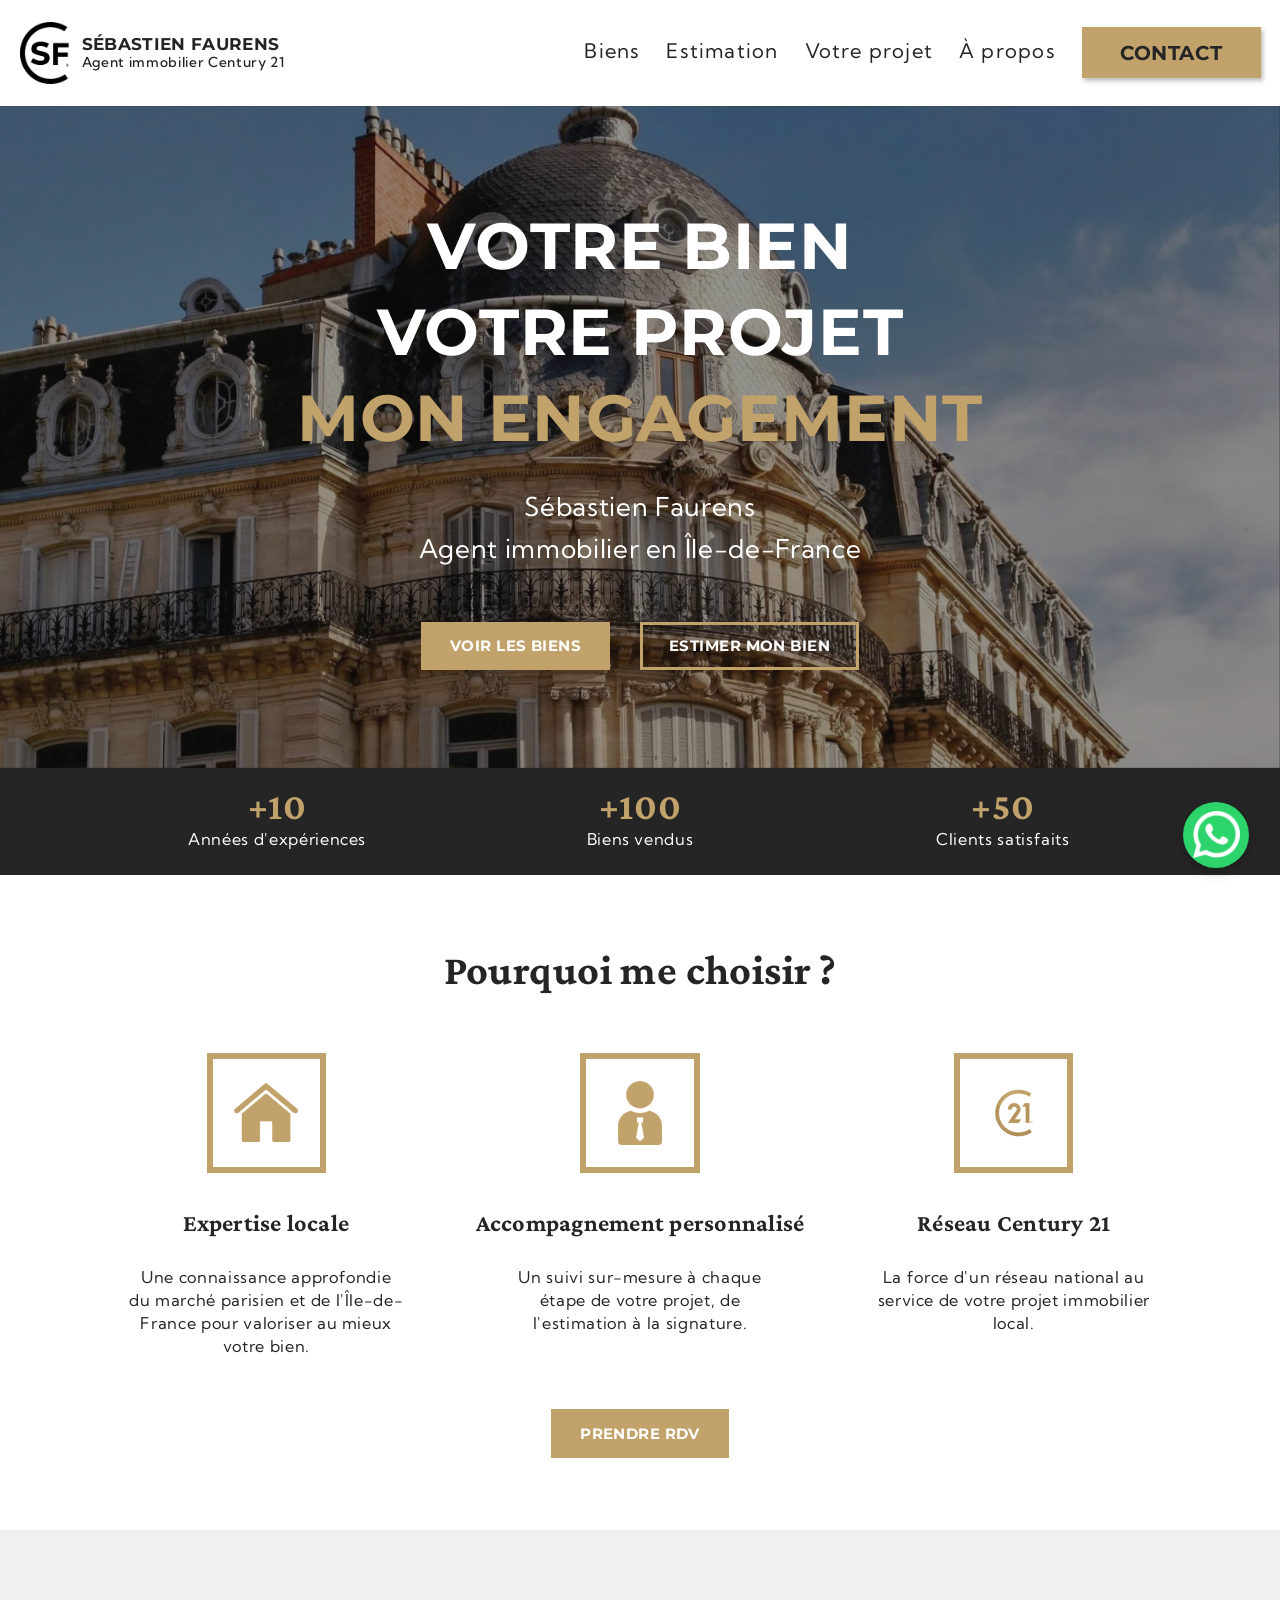
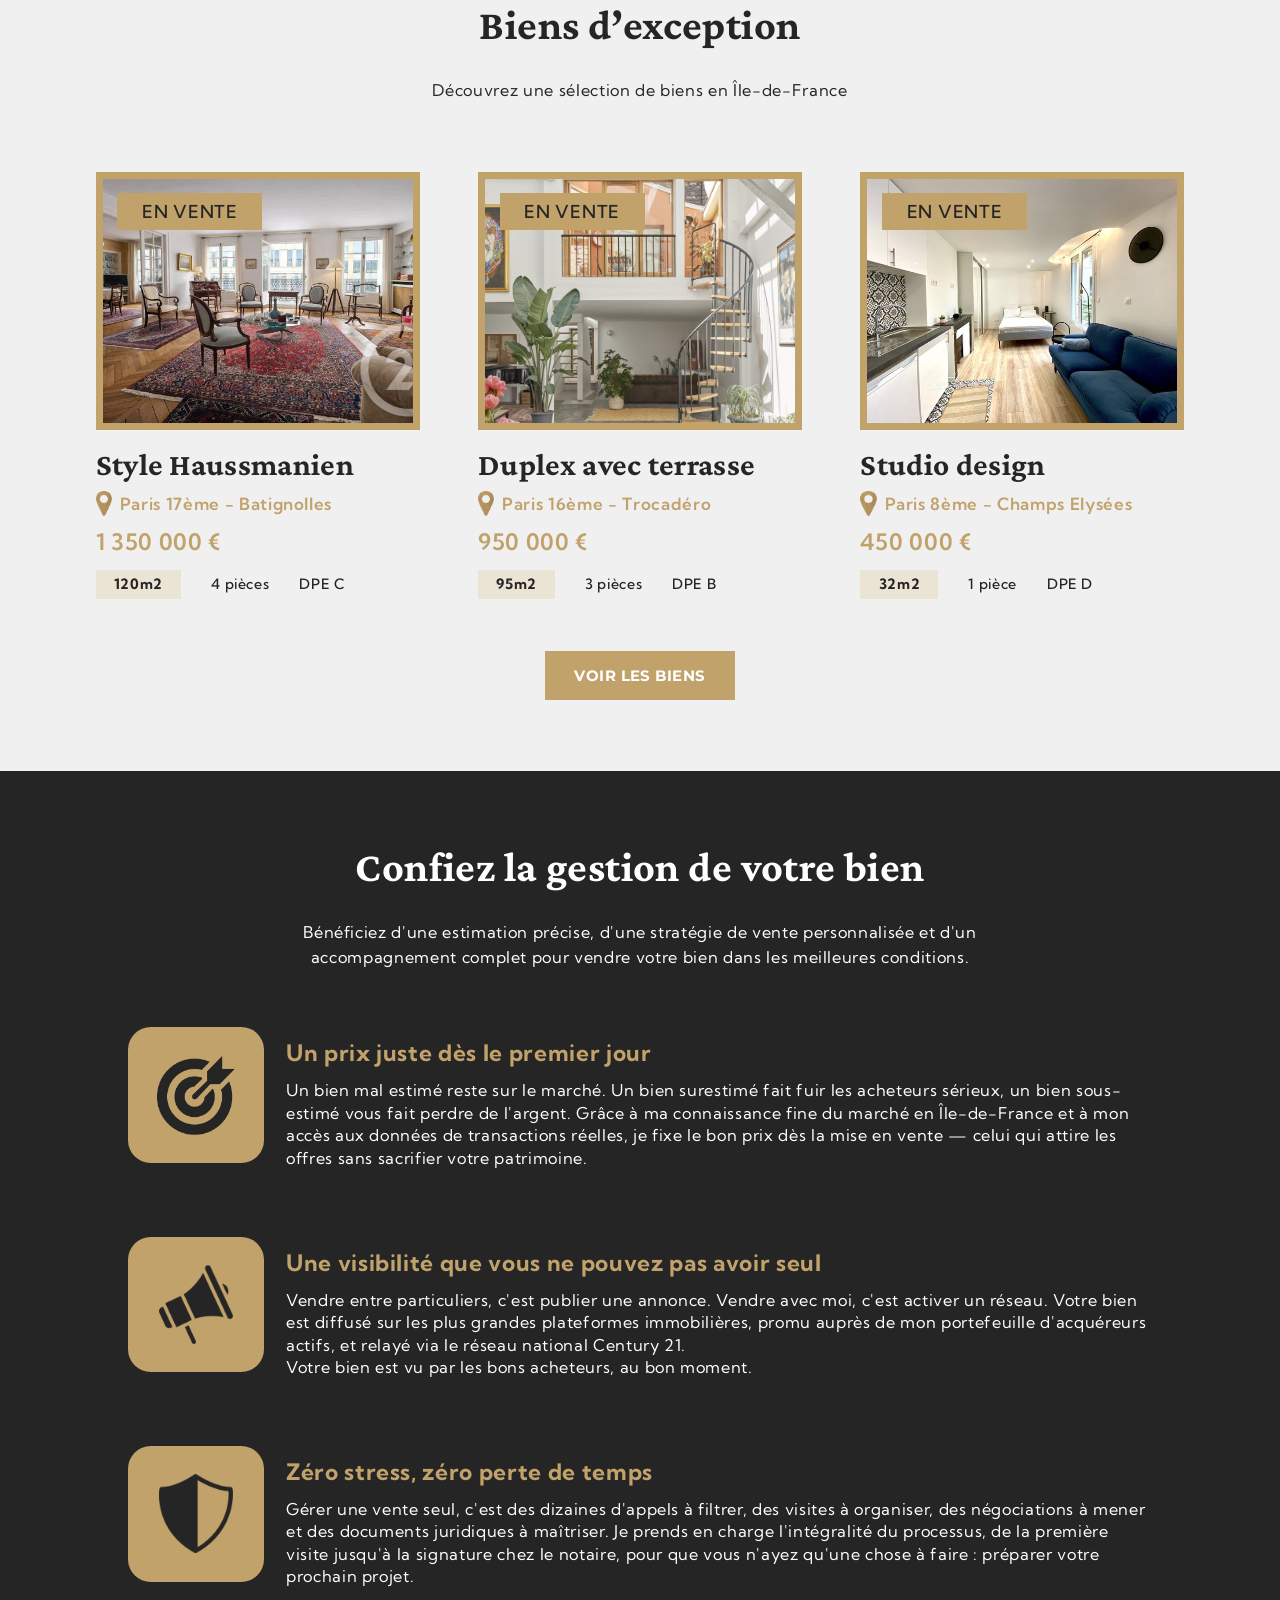
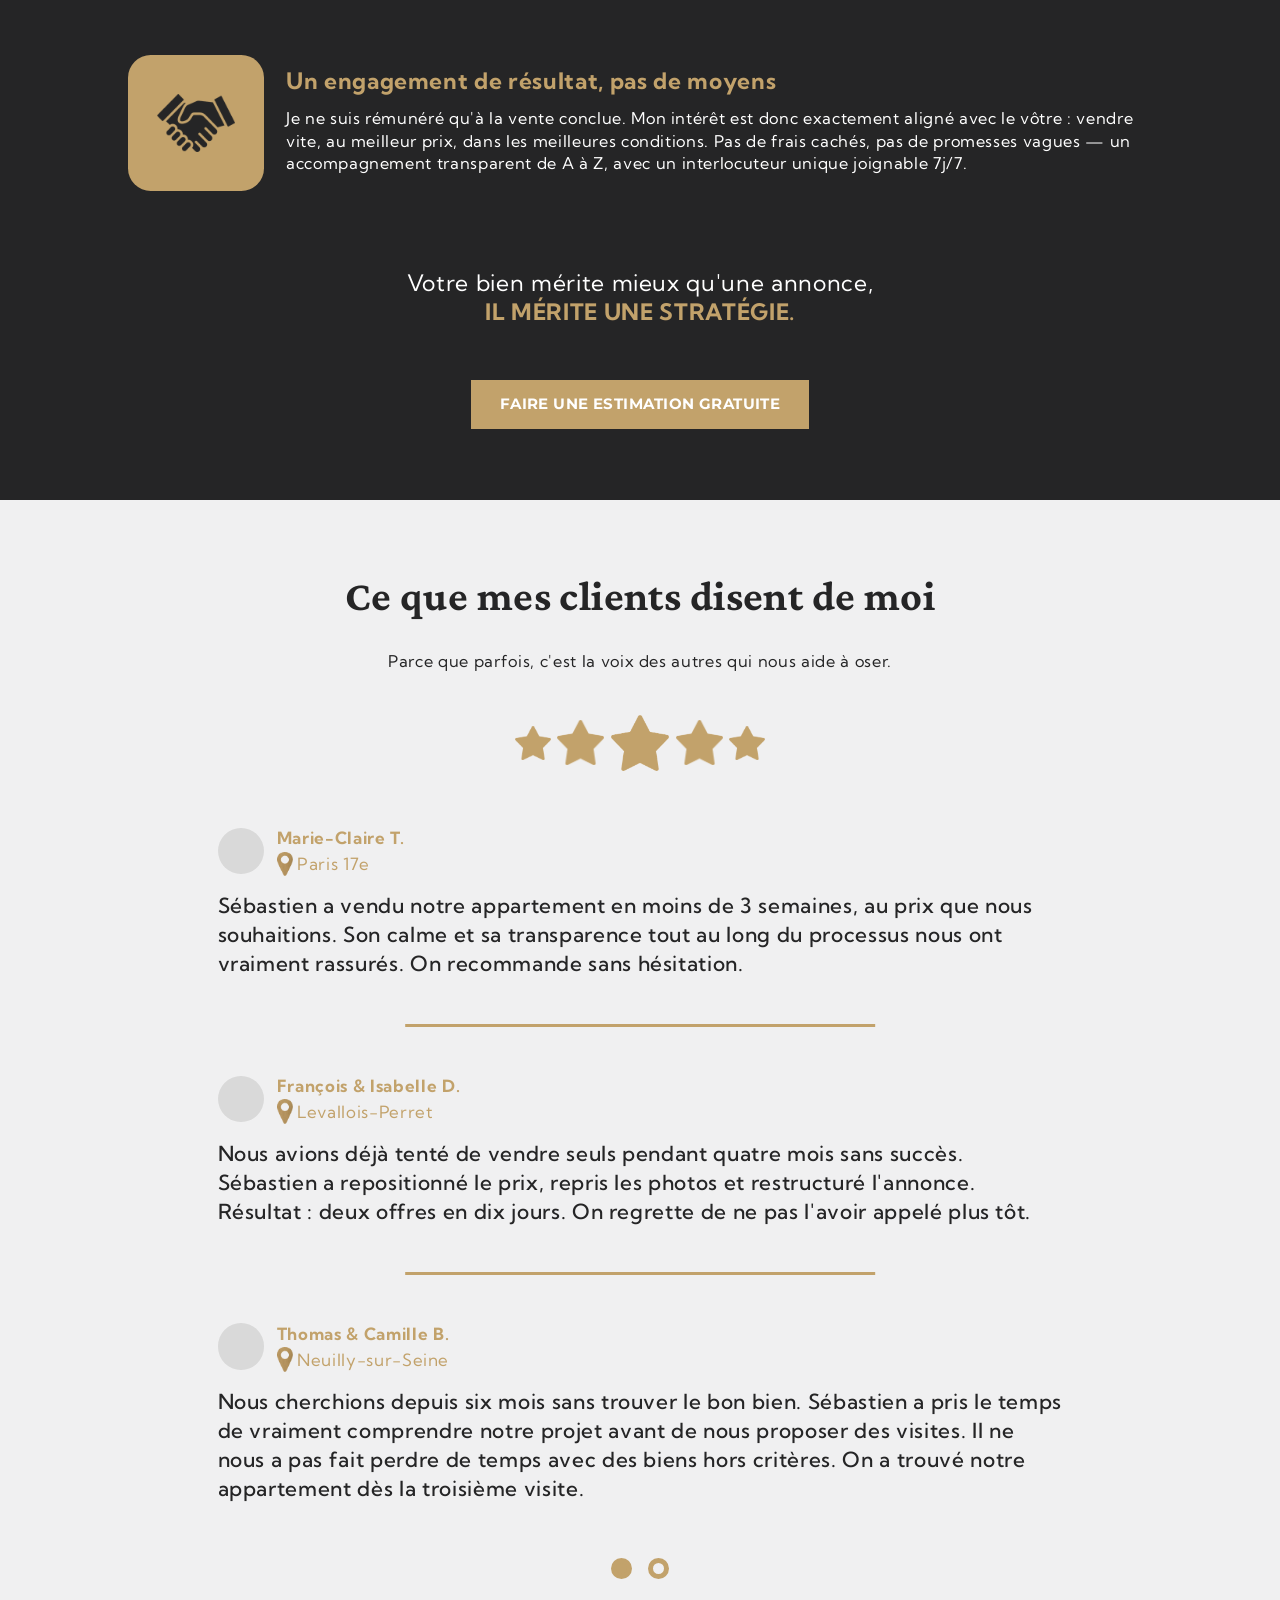
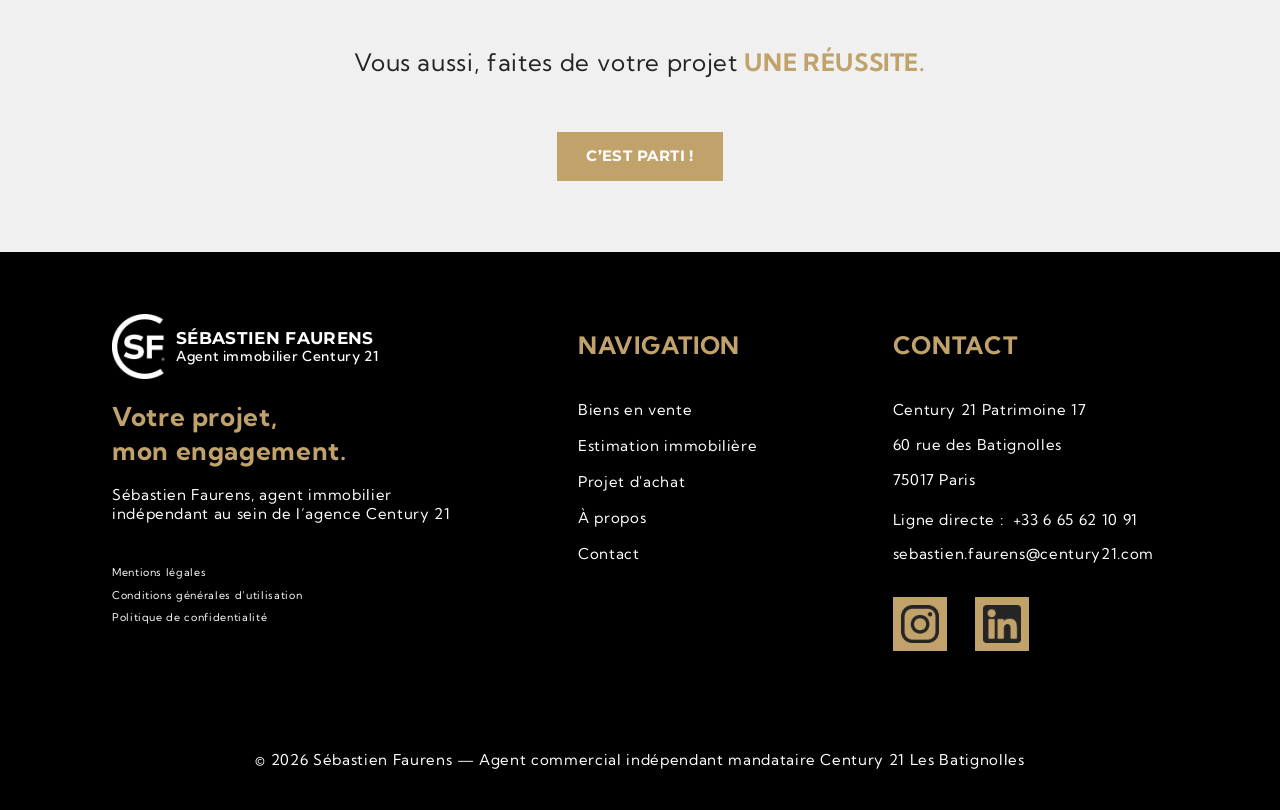
==== commit e95763ae: "Add subtle animations Scroll-triggered fade-up reveal for sections, cards and blocks (lightly stagge" ====
--- a/index.html
+++ b/index.html
@@ -97,5 +97,6 @@
   <script src="js/cms.js" defer></script>
   <script src="js/layout.js" defer></script>
   <script src="js/main.js" defer></script>
+  <script src="js/animations.js" defer></script>
 </body>
 </html>
--- a/css/style.css
+++ b/css/style.css
@@ -77,9 +77,16 @@
 /* ============ HÉROS ============ */
 .hero {
   position: relative; min-height: 50.9375rem; display: flex; align-items: center;
-  color: var(--white); background: var(--ink) center / cover no-repeat;
-  isolation: isolate;
-}
+  color: var(--white); background: var(--ink);
+  isolation: isolate; overflow: hidden;
+}
+/* Image de fond (posée par le back-office) avec un lent zoom arrière */
+.hero::after {
+  content: ""; position: absolute; inset: 0; z-index: -2;
+  background: var(--bg) center / cover no-repeat;
+  animation: hero-zoom 14s cubic-bezier(.25,.1,.25,1) both;
+}
+[data-bg]:not(.hero) { background-image: var(--bg); }
 .hero::before { content: ""; position: absolute; inset: 0; background: rgba(20, 20, 22, .45); z-index: -1; }
 .hero--grey::before { background: linear-gradient(90deg, rgba(95,102,110,.92) 0%, rgba(95,102,110,.85) 45%, rgba(95,102,110,.35) 100%); }
 .hero__content { width: min(83.75rem, 100% - 2rem); }
@@ -503,3 +510,39 @@
 /* Chargement du contenu */
 .cms-loading main, .cms-loading .footer { visibility: hidden; }
 .cms-error { background: #c0392b; color: #fff; text-align: center; padding: 1rem; margin: 0; }
+
+/* ============ ANIMATIONS (sobres) ============ */
+@keyframes hero-zoom { from { transform: scale(1.08); } to { transform: scale(1); } }
+@keyframes fondu { from { opacity: 0; } to { opacity: 1; } }
+
+/* Apparition au défilement (classes posées par js/animations.js) */
+.reveal { opacity: 0; transform: translateY(1.6rem); transition: opacity .8s ease, transform .8s cubic-bezier(.2,.65,.3,1); transition-delay: var(--delai, 0s); }
+.reveal.is-visible { opacity: 1; transform: none; }
+
+/* En-tête : ombre légère dès qu'on fait défiler */
+.header { transition: box-shadow .3s; }
+.header.is-scrolled { box-shadow: 0 .4rem 1.4rem rgba(0,0,0,.08); }
+
+/* Survols */
+.btn { transition: background .25s, border-color .25s, color .25s, transform .25s, box-shadow .25s; }
+.btn:hover { transform: translateY(-2px); }
+.btn--contact:hover { box-shadow: 2px 6px 10px rgba(0,0,0,.2); }
+.card__photo { transition: box-shadow .4s; }
+.card:hover .card__photo { box-shadow: 0 1rem 2rem -1rem rgba(0,0,0,.35); }
+.card__photo > img { transition: transform .8s cubic-bezier(.2,.65,.3,1); }
+.feature__icon, .benefit__icon, .perk__icon, .step-card__icon { transition: transform .4s cubic-bezier(.2,.65,.3,1); }
+.feature:hover .feature__icon, .benefit:hover .benefit__icon, .perk:hover .perk__icon, .step-card:hover .step-card__icon { transform: translateY(-4px); }
+.socials a { transition: transform .25s, background .25s; }
+.socials a:hover { transform: translateY(-2px); background: var(--white); }
+.whatsapp { transition: transform .25s, box-shadow .25s; }
+.whatsapp:hover { box-shadow: 0 6px 18px rgba(0,0,0,.3); }
+
+/* Galerie et étapes de l'estimation : fondu au changement */
+.gallery__main > img.fondu { animation: fondu .5s ease; }
+.step.fondu { animation: fondu .45s ease; }
+
+@media (prefers-reduced-motion: reduce) {
+  .hero::after, .gallery__main > img.fondu, .step.fondu { animation: none; }
+  .reveal { opacity: 1; transform: none; }
+  .btn:hover, .socials a:hover, .feature:hover .feature__icon, .benefit:hover .benefit__icon, .perk:hover .perk__icon, .step-card:hover .step-card__icon { transform: none; }
+}
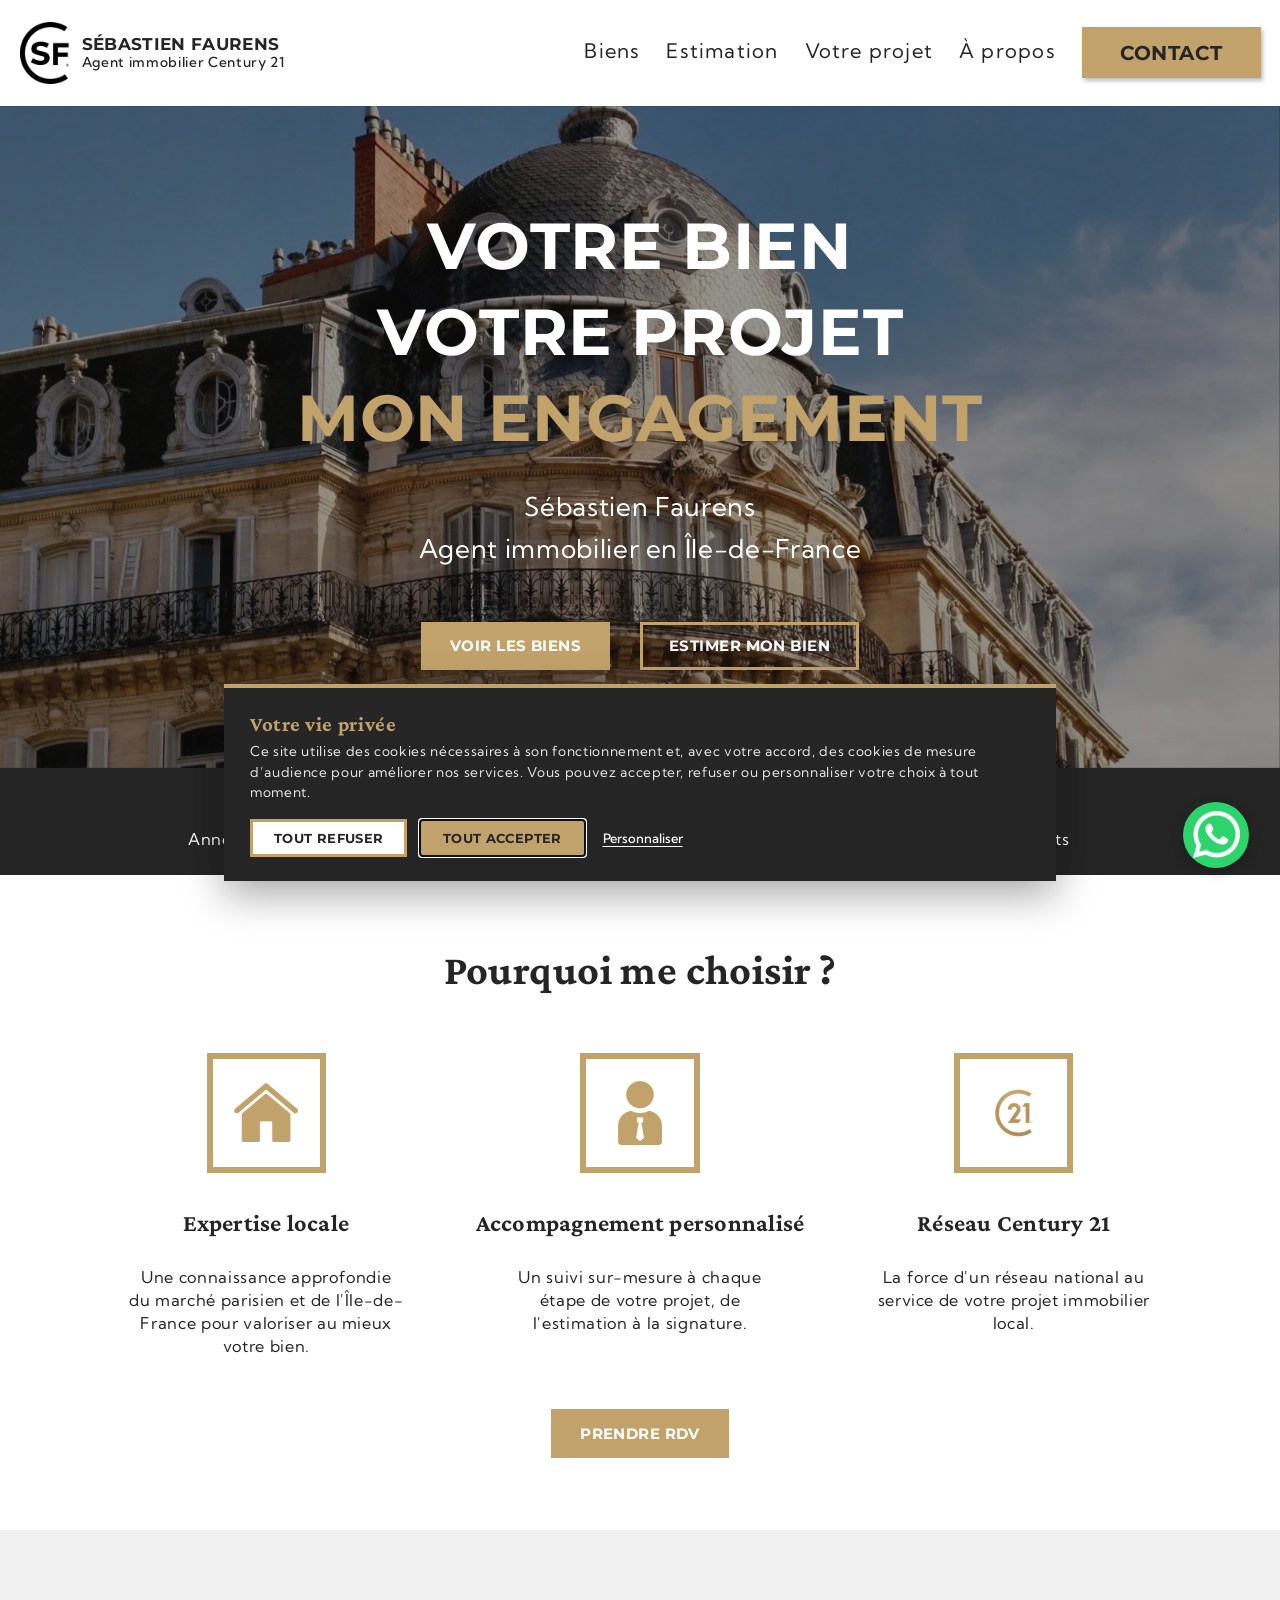
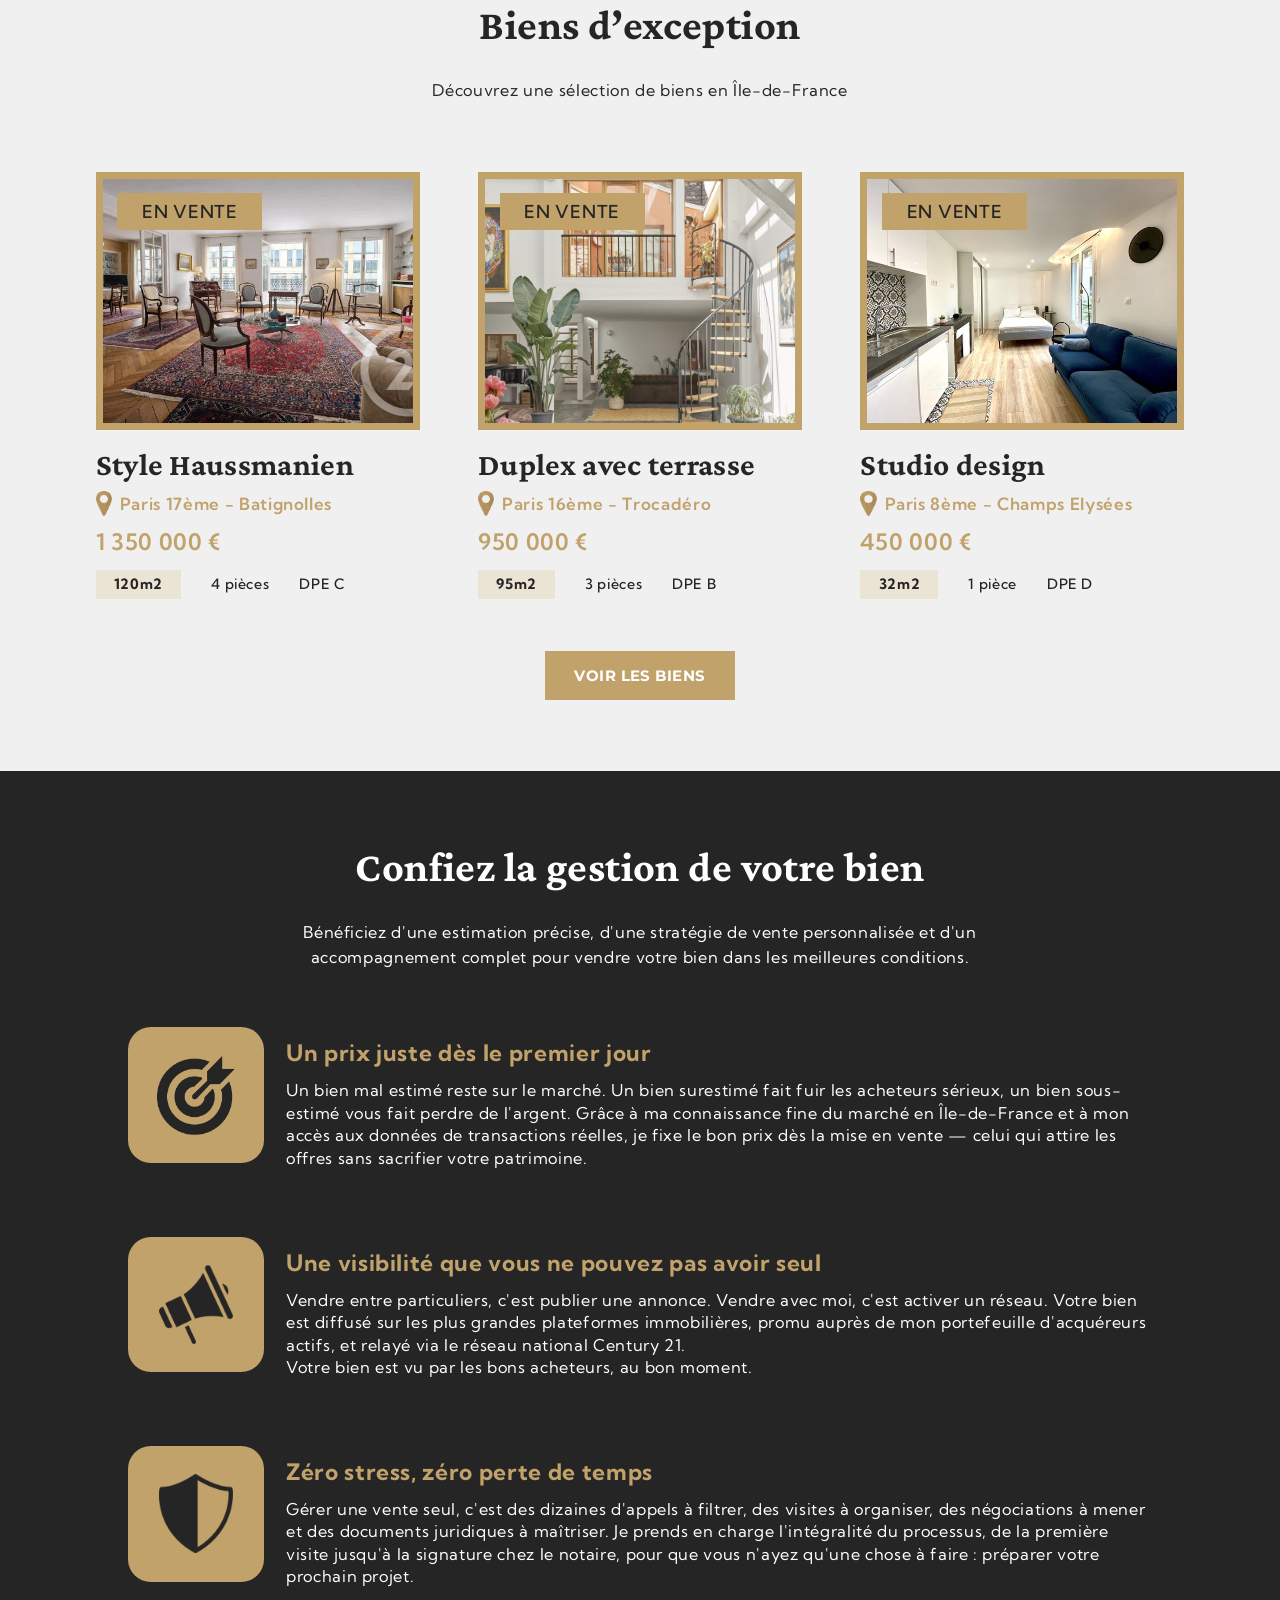
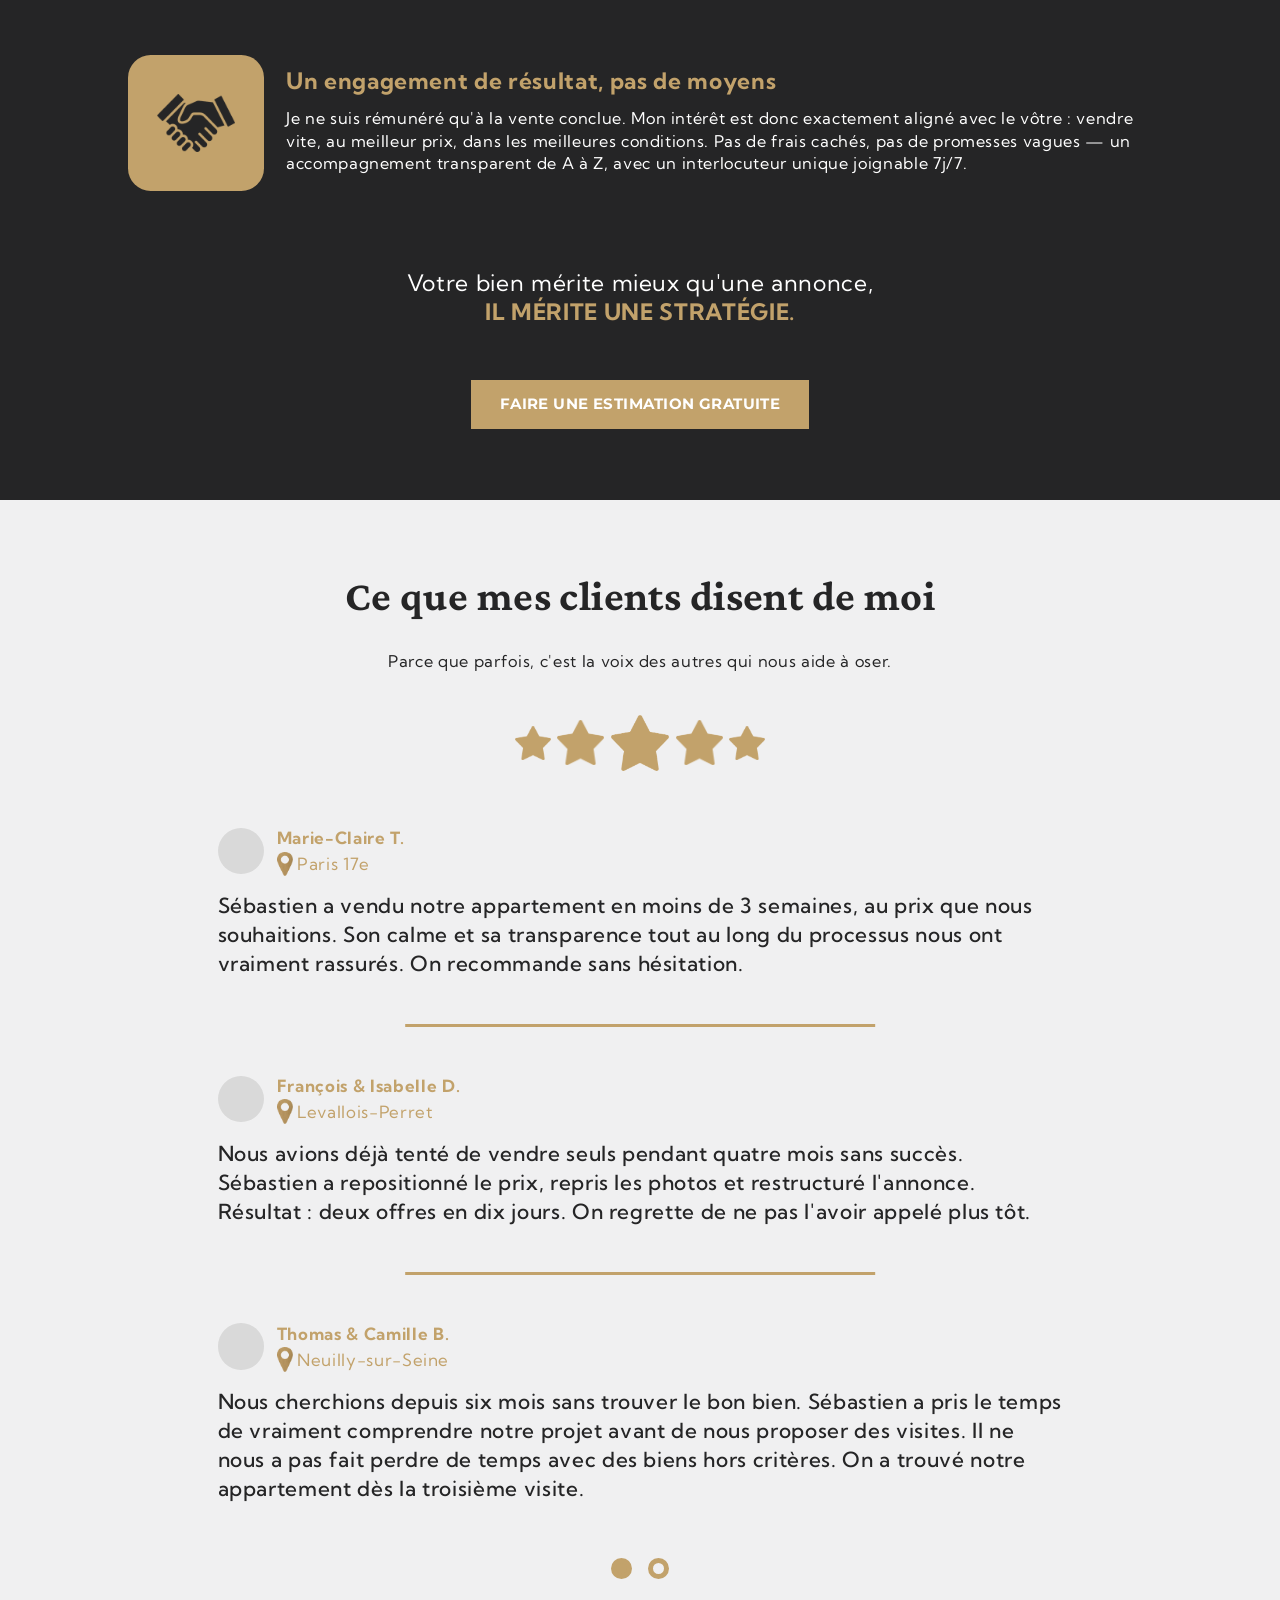
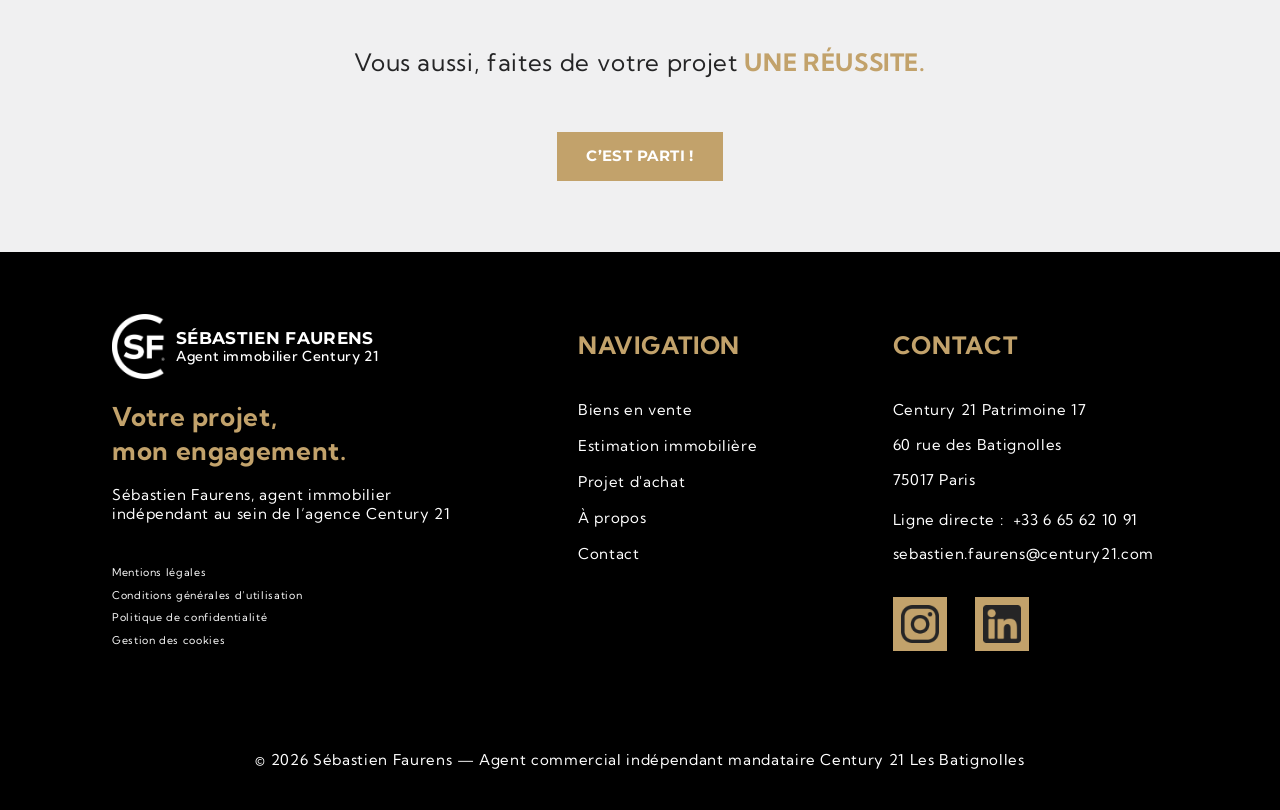
==== commit c7f0a7f0: "Add cookie consent banner CNIL-style banner: accept all / refuse all at the same level, plus a detai" ====
--- a/index.html
+++ b/index.html
@@ -98,5 +98,6 @@
   <script src="js/layout.js" defer></script>
   <script src="js/main.js" defer></script>
   <script src="js/animations.js" defer></script>
+  <script src="js/cookies.js" defer></script>
 </body>
 </html>
--- a/css/style.css
+++ b/css/style.css
@@ -24,6 +24,7 @@
   --sans: "Kumbh Sans", system-ui, sans-serif;
   --display: "Montserrat", "Kumbh Sans", sans-serif;
   --header-h: 8.125rem;
+  --header-compact: 3.6rem;
 }
 
 *, *::before, *::after { box-sizing: border-box; }
@@ -58,7 +59,9 @@
 .btn[disabled] { opacity: .6; cursor: wait; }
 
 /* ============ EN-TÊTE ============ */
-.header { position: sticky; top: 0; z-index: 50; min-height: var(--header-h); background: var(--white); box-shadow: 0 1px 0 rgba(0,0,0,.06); }
+/* En-tête fixe : la page réserve sa place, il peut donc se compacter sans faire bouger le contenu */
+body { padding-top: var(--header-h); }
+.header { position: fixed; top: 0; left: 0; right: 0; z-index: 50; min-height: var(--header-h); background: var(--white); box-shadow: 0 1px 0 rgba(0,0,0,.06); transition: min-height .35s ease, box-shadow .3s; }
 .header__inner { height: var(--header-h); display: flex; align-items: center; justify-content: space-between; gap: 2rem; padding: 0 3.4375rem; max-width: 100rem; margin: 0 auto; }
 .logo { display: flex; align-items: center; gap: 0.875rem; text-decoration: none; color: var(--ink); flex-shrink: 0; }
 .logo img { height: 4.75rem; width: auto; }
@@ -311,7 +314,7 @@
   .contact-grid { grid-template-columns: 1.5fr 1fr; }
 }
 @media (max-width: 1080px) {
-  :root { --header-h: 5.75rem; }
+  :root { --header-h: 5.75rem; --header-compact: 3.6rem; }
   .logo img { height: 3.5rem; }
   .logo strong { font-size: 1.1rem; }
   .logo span { font-size: .95rem; }
@@ -520,7 +523,6 @@
 .reveal.is-visible { opacity: 1; transform: none; }
 
 /* En-tête : ombre légère dès qu'on fait défiler */
-.header { transition: box-shadow .3s; }
 .header.is-scrolled { box-shadow: 0 .4rem 1.4rem rgba(0,0,0,.08); }
 
 /* Survols */
@@ -546,3 +548,56 @@
   .reveal { opacity: 1; transform: none; }
   .btn:hover, .socials a:hover, .feature:hover .feature__icon, .benefit:hover .benefit__icon, .perk:hover .perk__icon, .step-card:hover .step-card__icon { transform: none; }
 }
+
+/* En-tête compact quand on descend (classe posée par js/animations.js) */
+.header__inner, .logo img, .logo span, .logo strong, .btn--contact, .nav a:not(.btn) { transition: height .35s ease, min-height .35s ease, font-size .35s ease, padding .35s ease; }
+.header.is-compact { min-height: var(--header-compact); }
+.header.is-compact .header__inner { height: var(--header-compact); }
+.header.is-compact .logo img { height: 2.3rem; }
+.header.is-compact .logo span { font-size: .8rem; }
+.header.is-compact .logo strong { font-size: .95rem; }
+.header.is-compact .btn--contact { min-height: 2.3rem; font-size: 1.05rem; padding-block: .25rem; }
+.header.is-compact .nav a:not(.btn) { font-size: 1.3rem; }
+@media (max-width: 1080px) {
+  .header.is-compact .logo img { height: 2.2rem; }
+  .header.is-compact .nav a:not(.btn) { font-size: 1.3rem; }
+}
+@media (prefers-reduced-motion: reduce) {
+  .header, .header__inner, .logo img, .logo span, .logo strong, .btn--contact, .nav a:not(.btn) { transition: none; }
+}
+
+/* Page Biens : immeuble calé à droite et un peu plus grand, comme sur la maquette */
+.hero--grey::after { background-position: right center; }
+@media (min-width: 1081px) {
+  .hero--grey::after { background-size: 118% auto; background-position: right 40%; }
+}
+
+/* ============ BANDEAU COOKIES ============ */
+.cookies {
+  position: fixed; left: 1.5rem; right: 1.5rem; bottom: 1.5rem; z-index: 60;
+  max-width: 64rem; margin: 0 auto;
+  background: var(--ink); color: var(--white); border-top: 4px solid var(--gold);
+  box-shadow: 0 1rem 3rem rgba(0,0,0,.35);
+  opacity: 0; transform: translateY(1.5rem); transition: opacity .3s ease, transform .3s ease;
+}
+.cookies.is-open { opacity: 1; transform: none; }
+.cookies__inner { padding: 1.8rem 2rem; display: grid; gap: 1.3rem; }
+.cookies h2 { font: 700 1.6rem var(--serif); color: var(--gold); }
+.cookies p { font-size: 1.05rem; line-height: 1.5; margin-top: .5rem; color: #e6e6e6; }
+.cookies__details { display: grid; gap: .9rem; border-top: 1px solid rgba(255,255,255,.15); padding-top: 1.1rem; }
+.cookies__option { display: flex; gap: .9rem; align-items: flex-start; font-size: 1rem; line-height: 1.45; color: #e6e6e6; cursor: pointer; }
+.cookies__option strong { display: block; color: var(--white); }
+.cookies__option input { width: 1.2rem; height: 1.2rem; margin-top: .2rem; accent-color: var(--gold); flex-shrink: 0; }
+.cookies__actions { display: flex; flex-wrap: wrap; gap: .9rem; align-items: center; }
+.cookies__btn { min-height: 2.9rem; font-size: 1rem; padding: .4rem 1.6rem; }
+.cookies .btn:not(.btn--line) { color: var(--ink); }
+.cookies .btn--line { border-width: 3px; font-size: 1rem; min-height: 2.9rem; }
+.cookies__lien { background: none; border: 0; color: var(--white); font: 500 1rem var(--sans); text-decoration: underline; text-underline-offset: 3px; cursor: pointer; padding: .4rem; }
+.cookies__lien:hover { color: var(--gold); }
+@media (max-width: 760px) {
+  .cookies { left: .6rem; right: .6rem; bottom: .6rem; }
+  .cookies__inner { padding: 1.3rem 1.2rem; }
+  .cookies__actions .btn { flex: 1 1 45%; }
+  .cookies__lien { width: 100%; }
+}
+@media (prefers-reduced-motion: reduce) { .cookies { transition: none; } }
